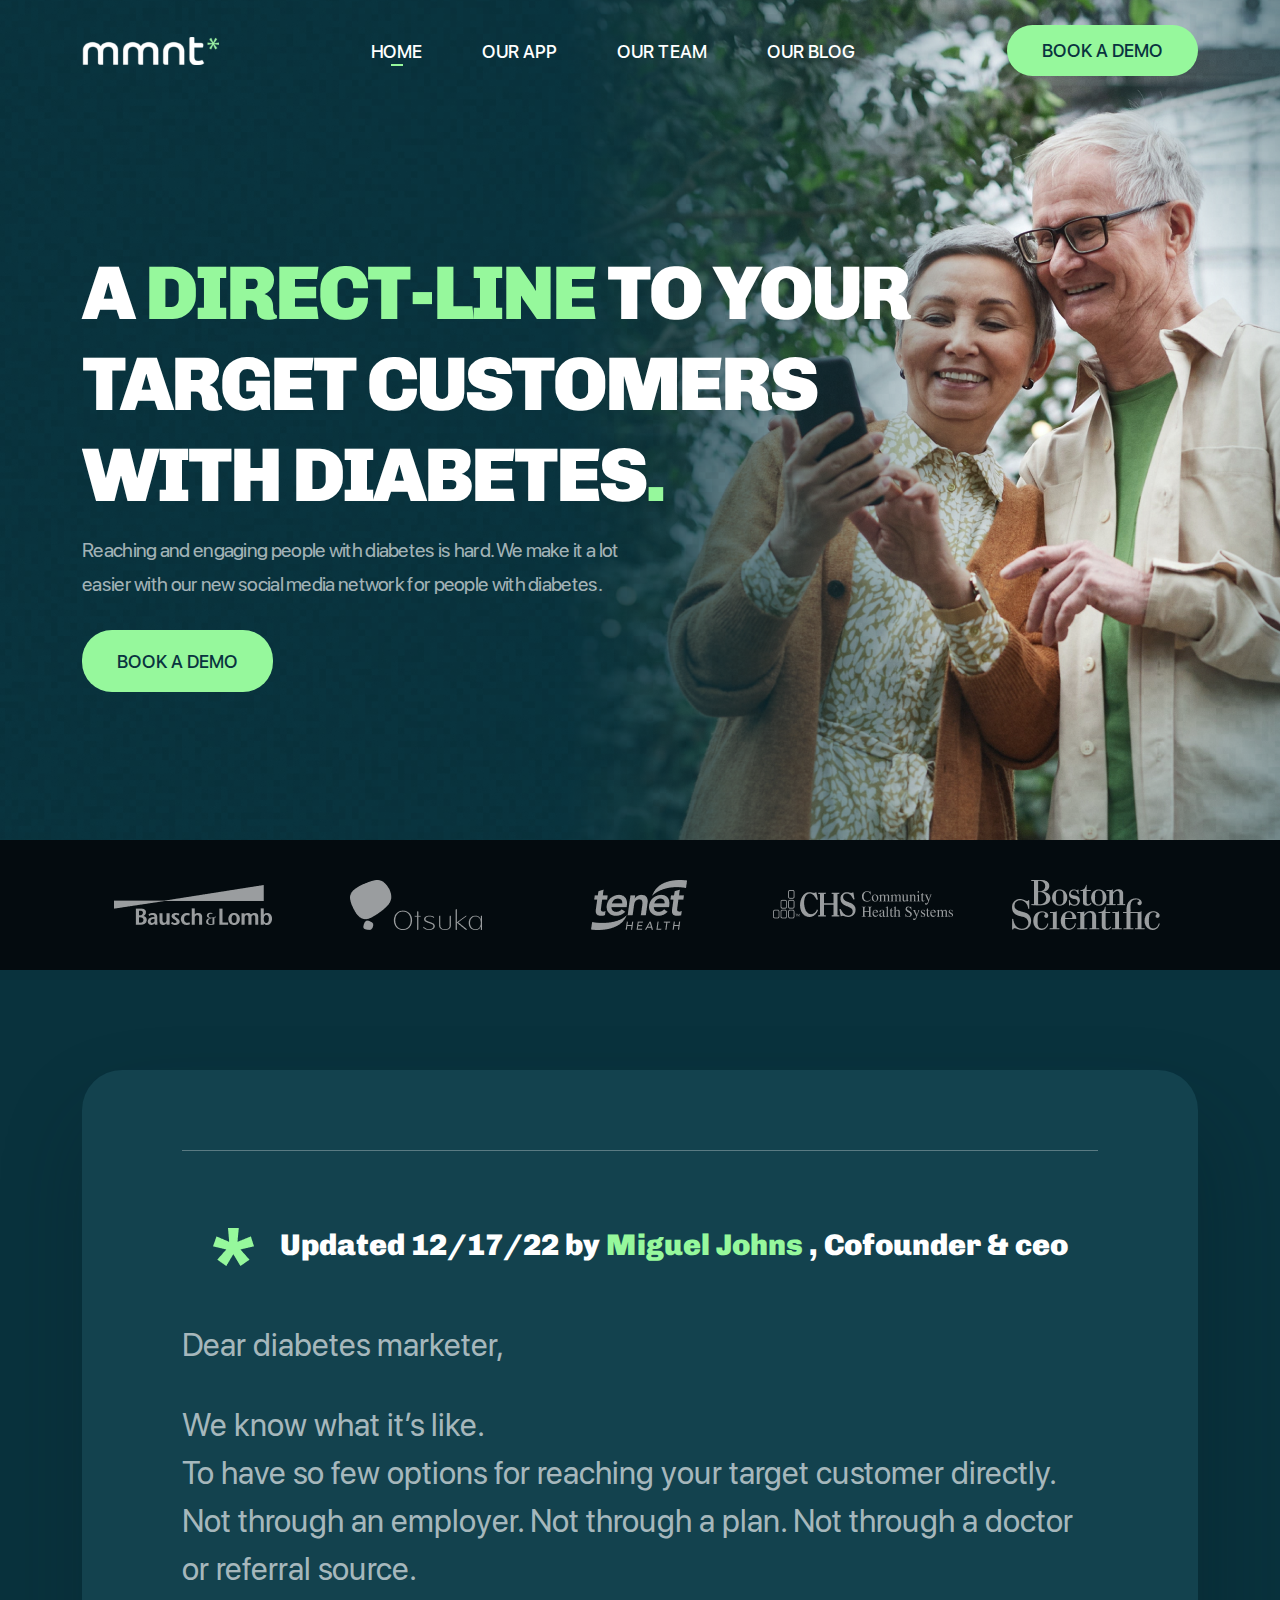
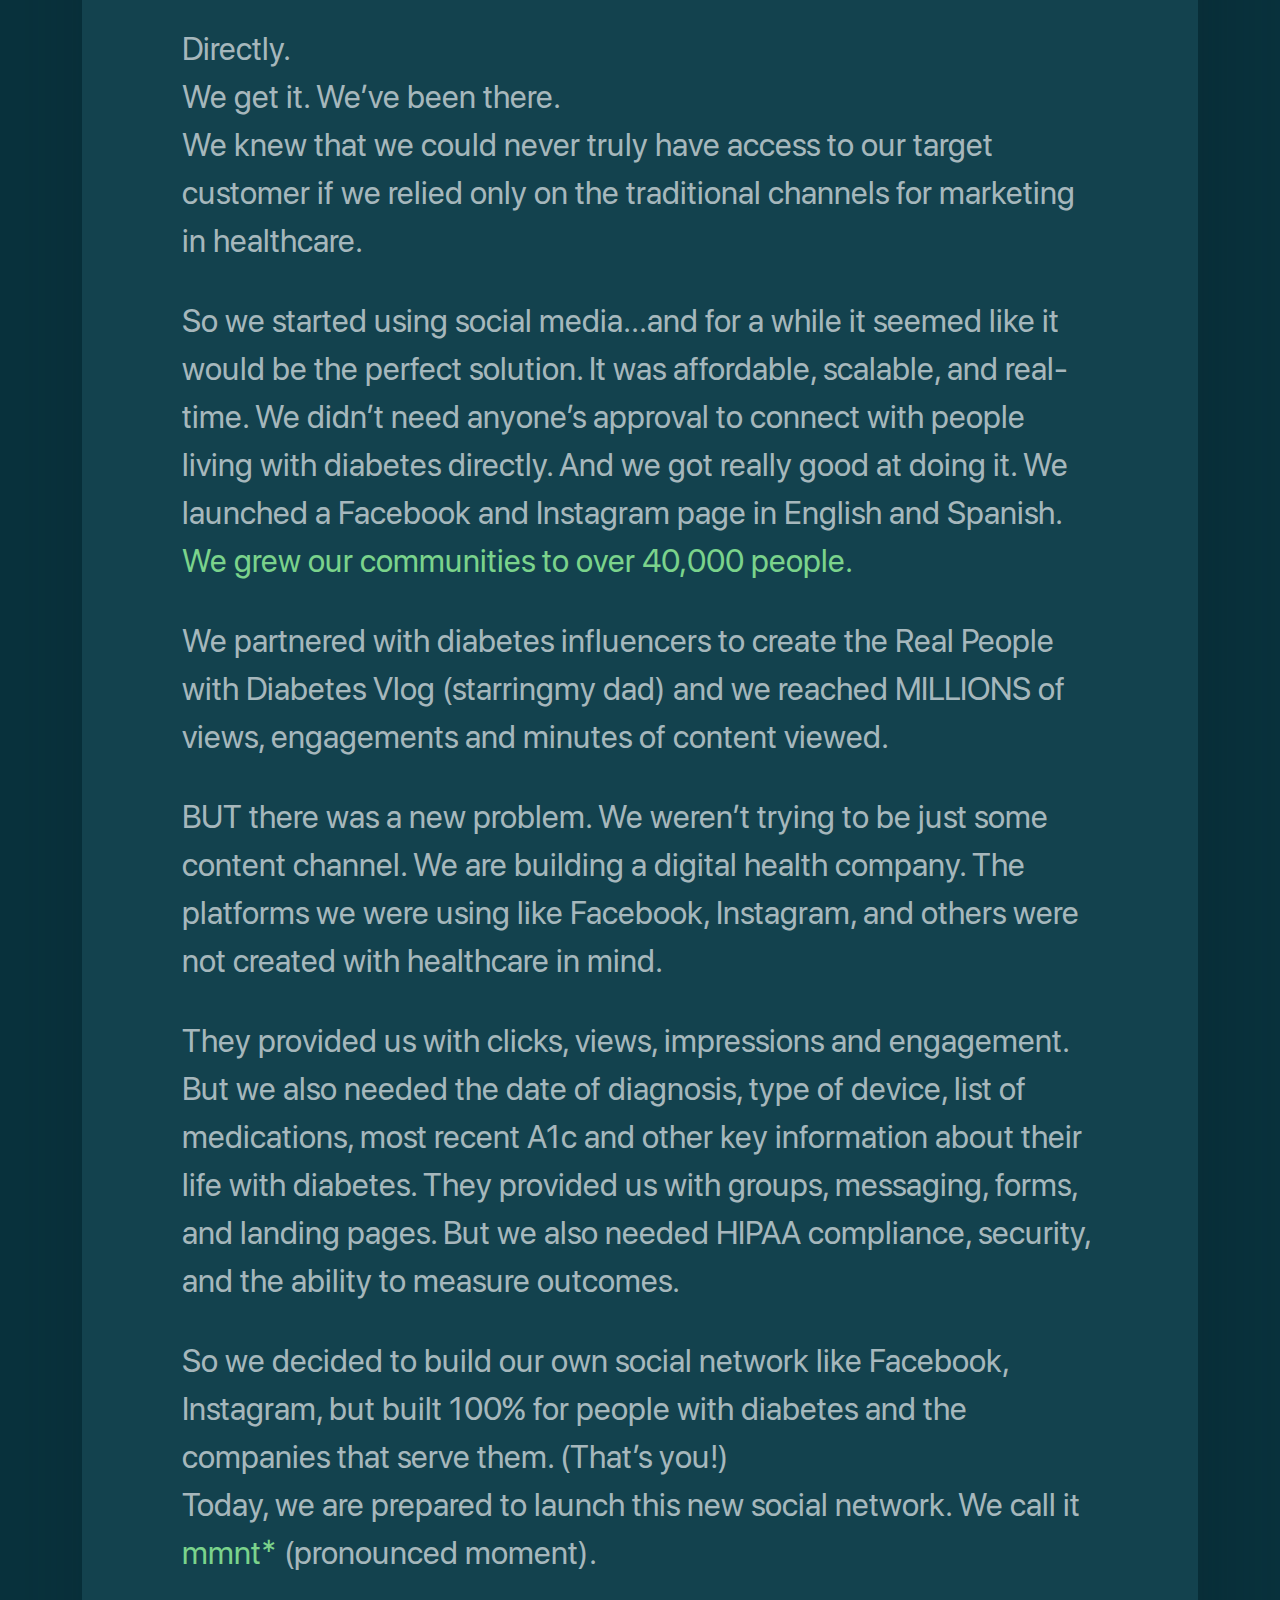
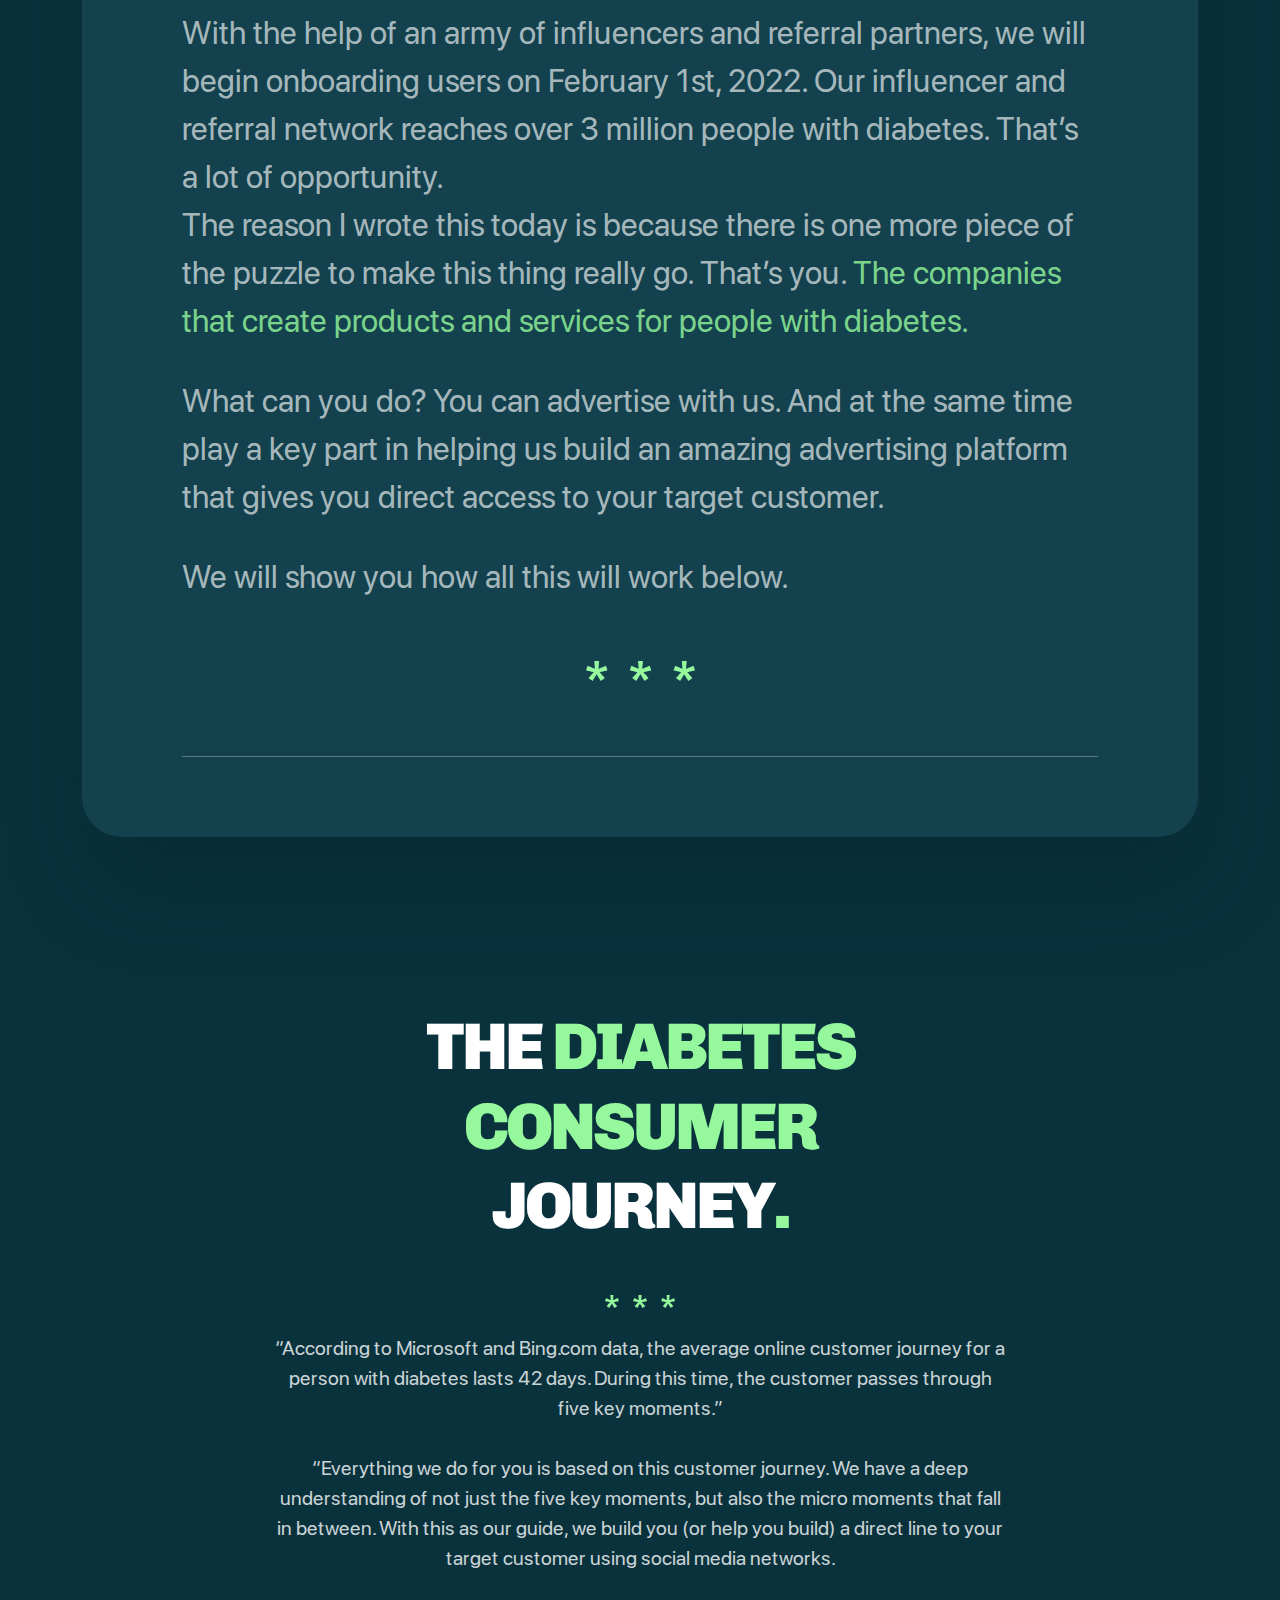
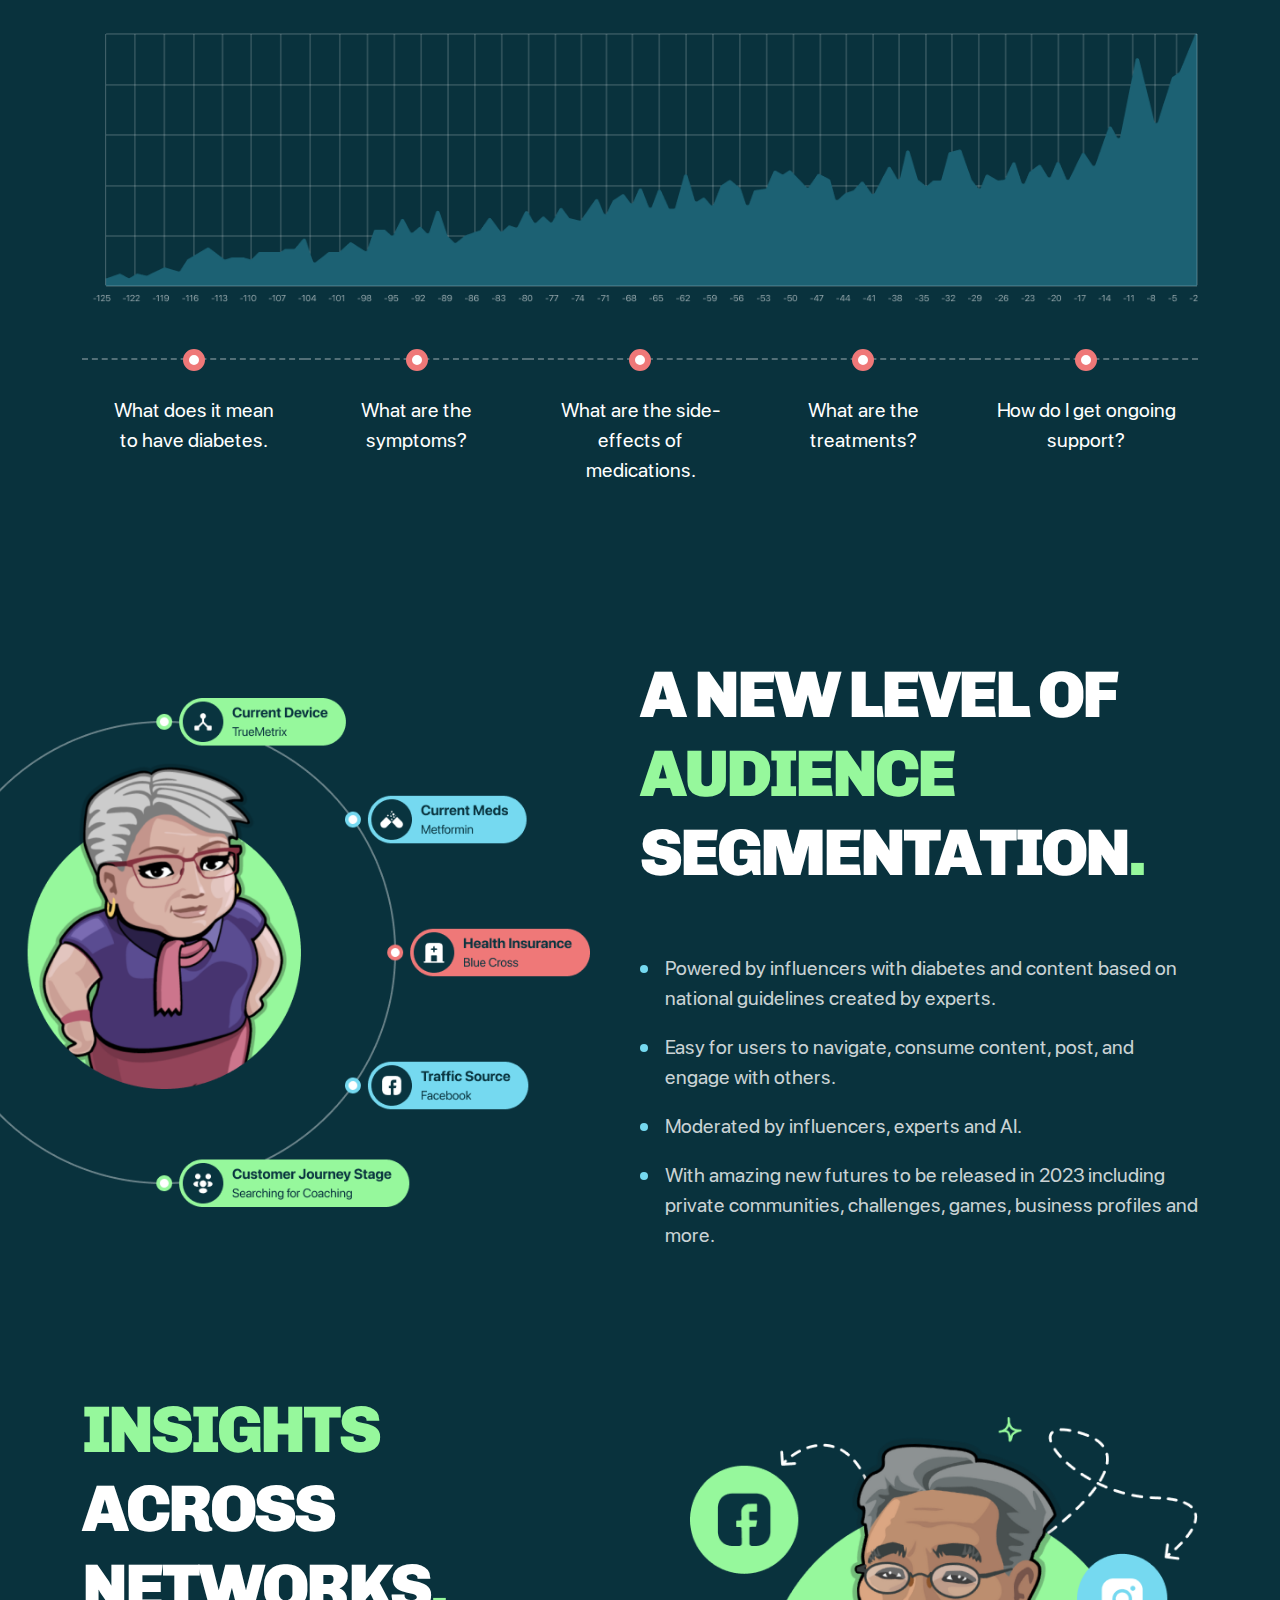
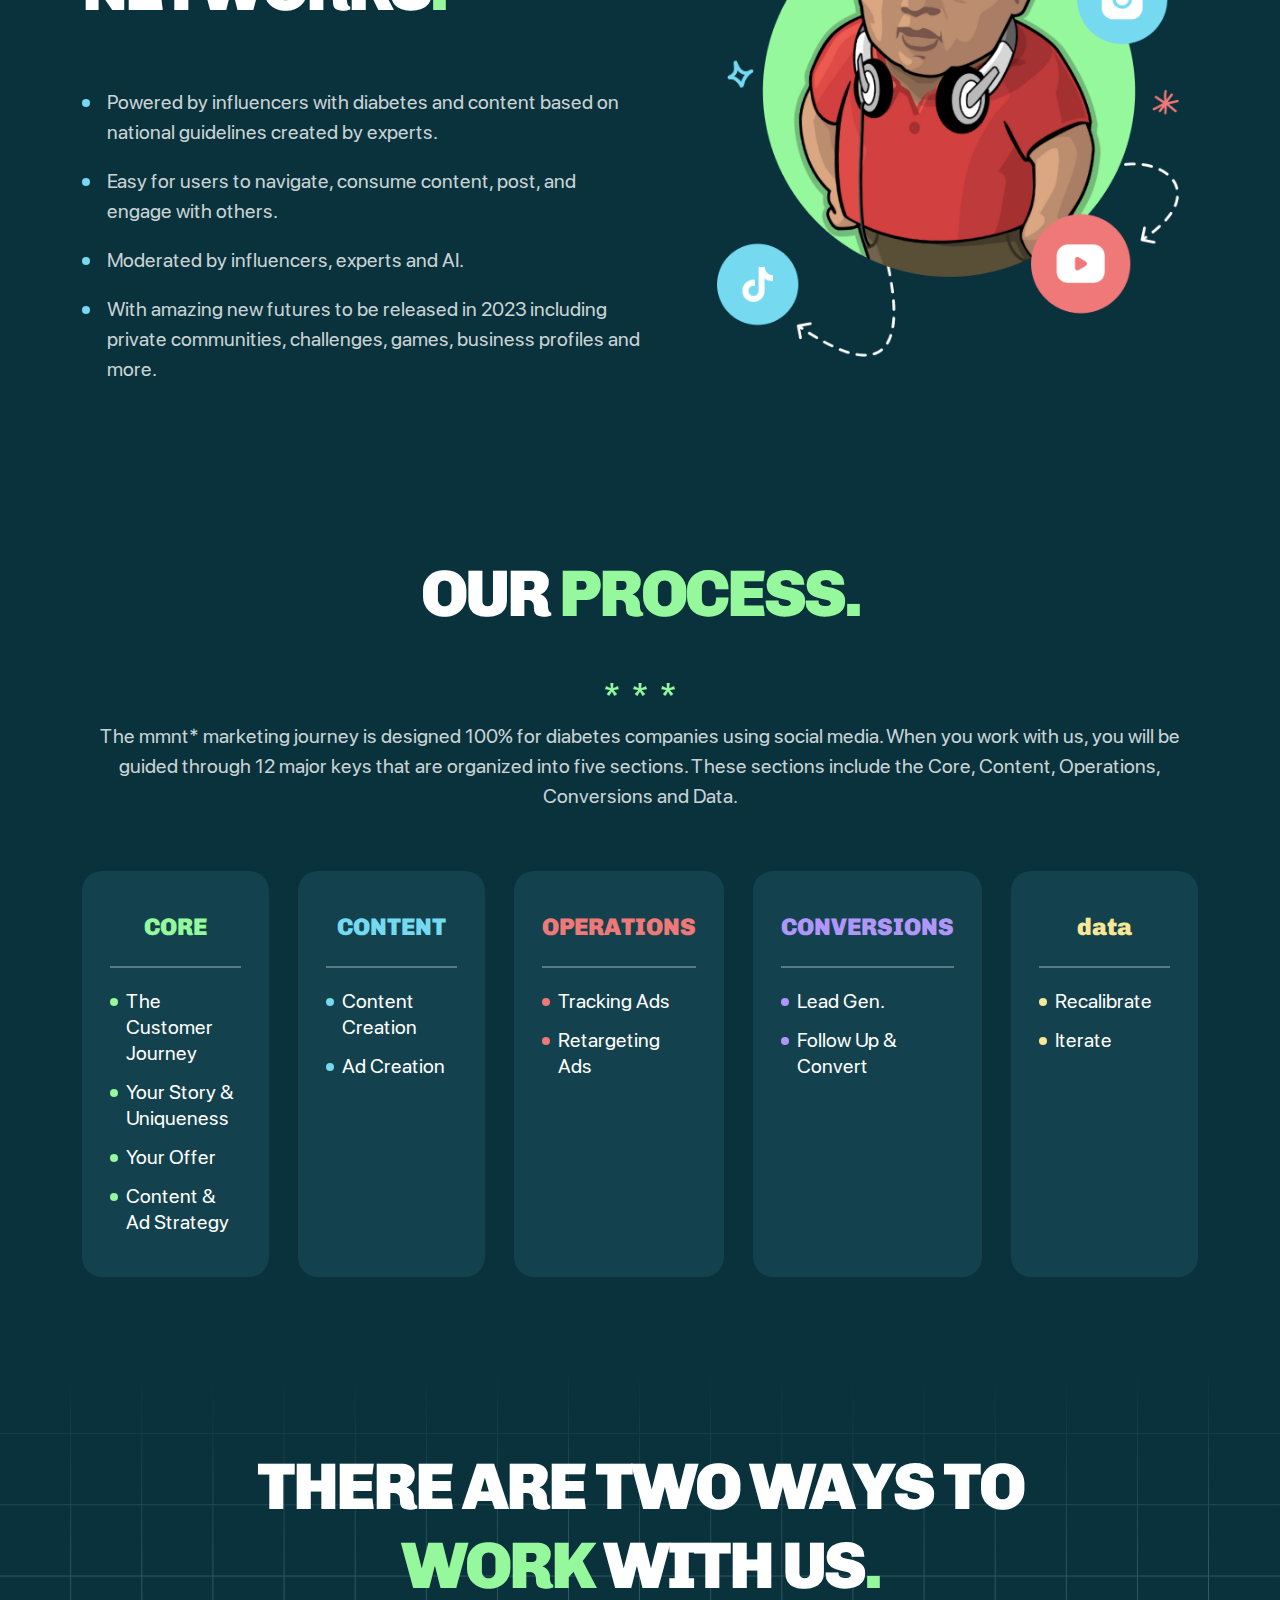
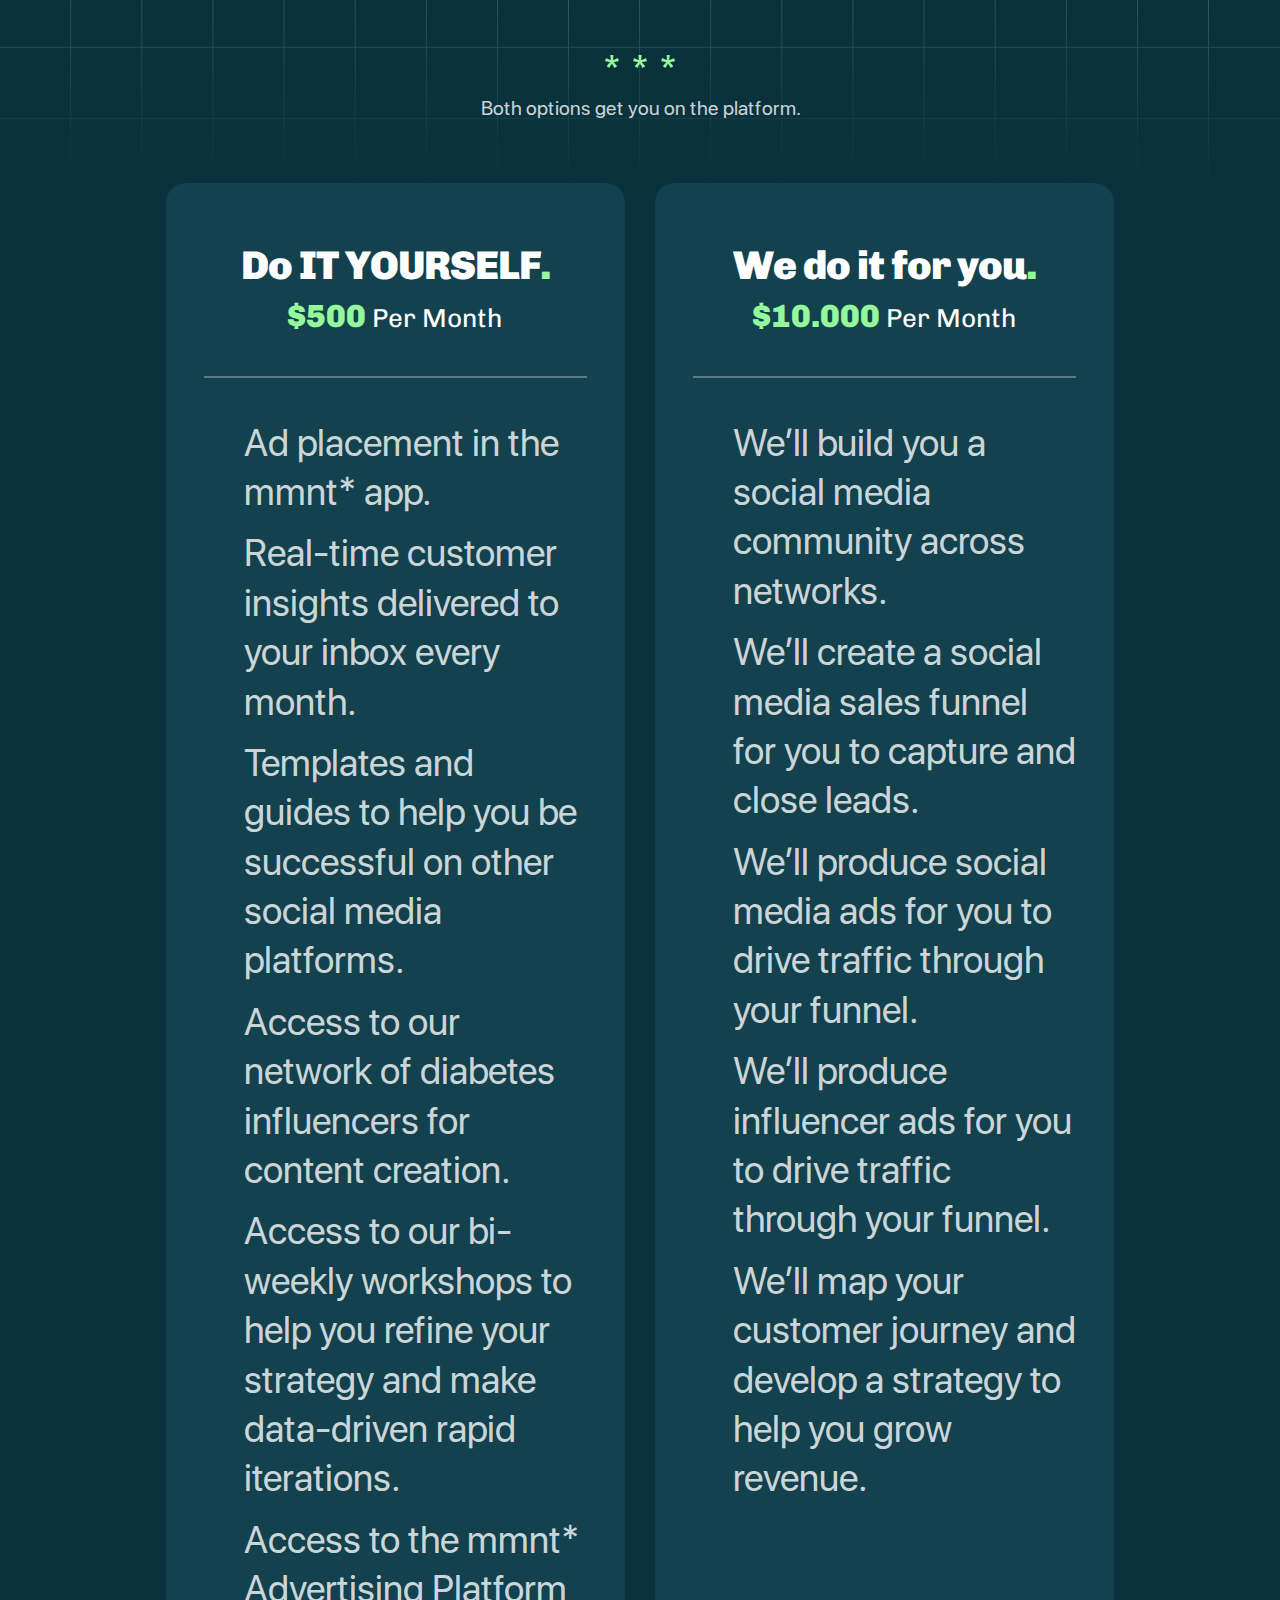
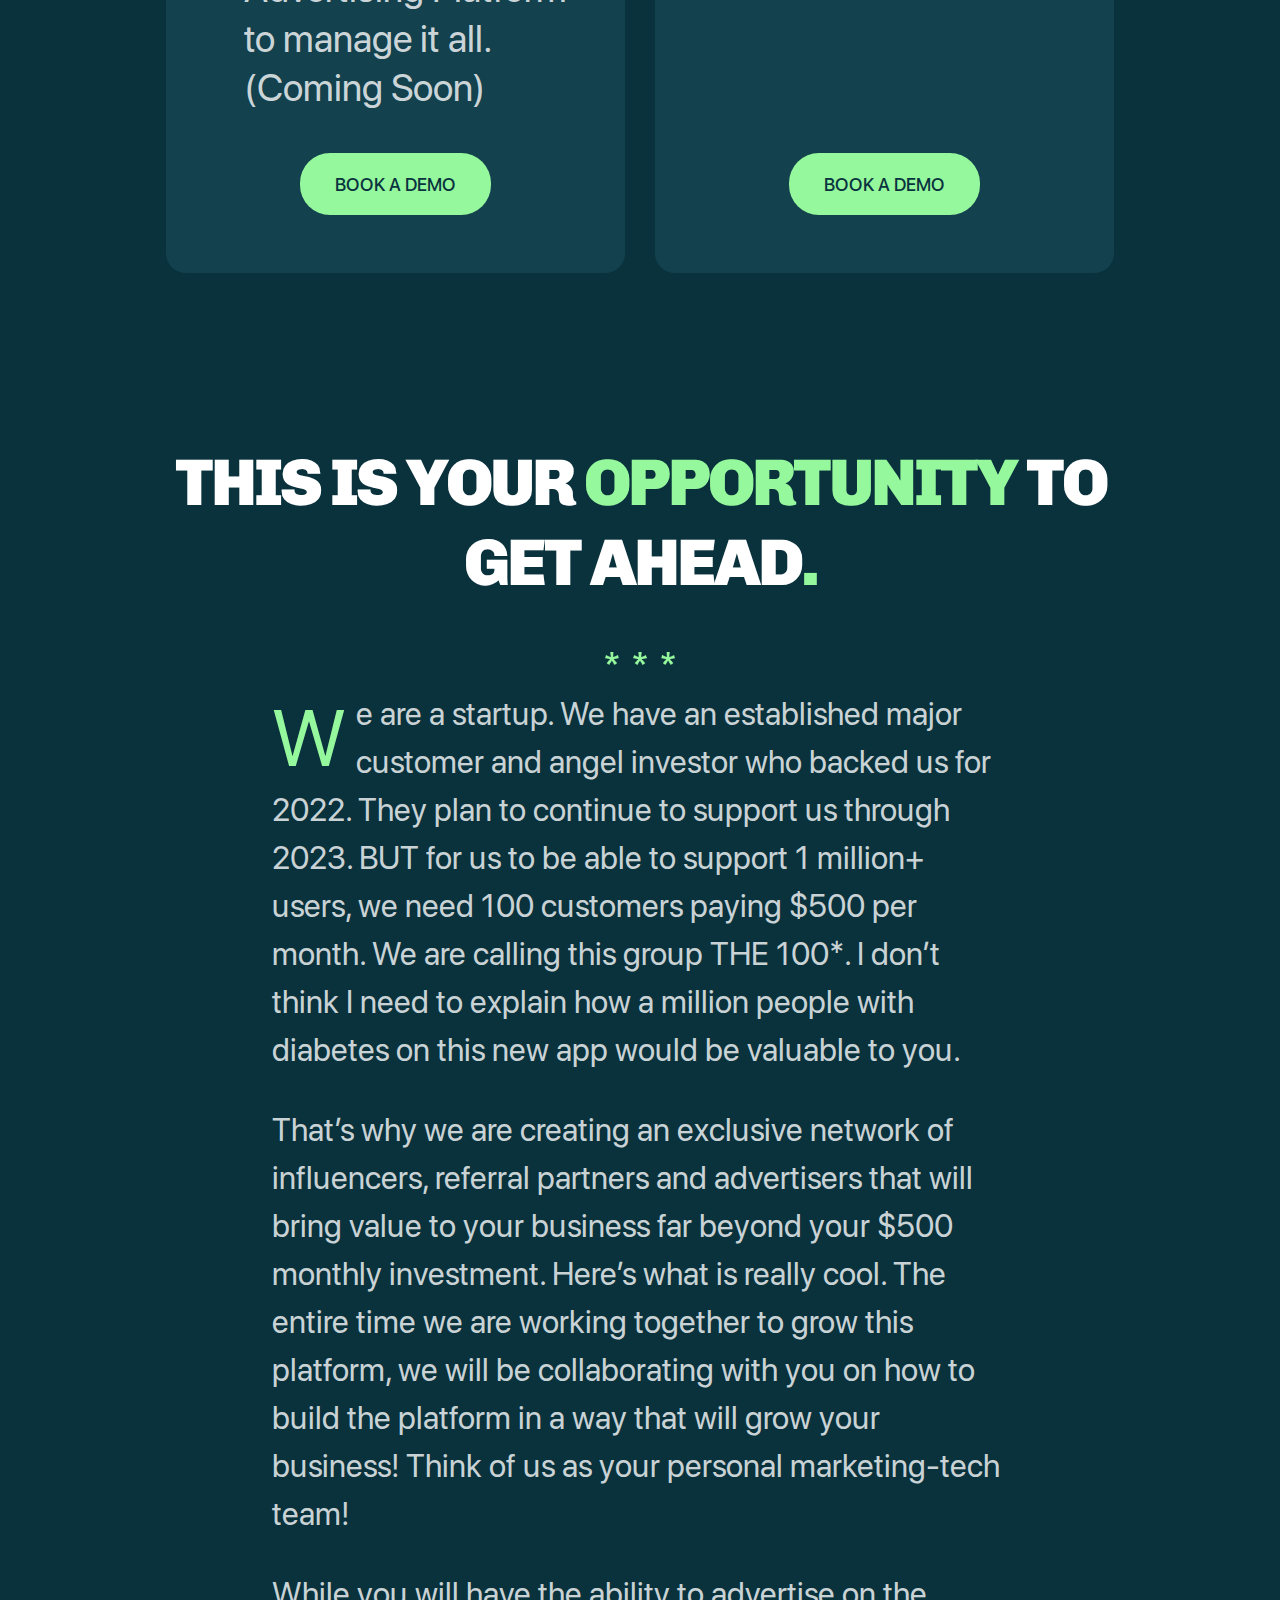
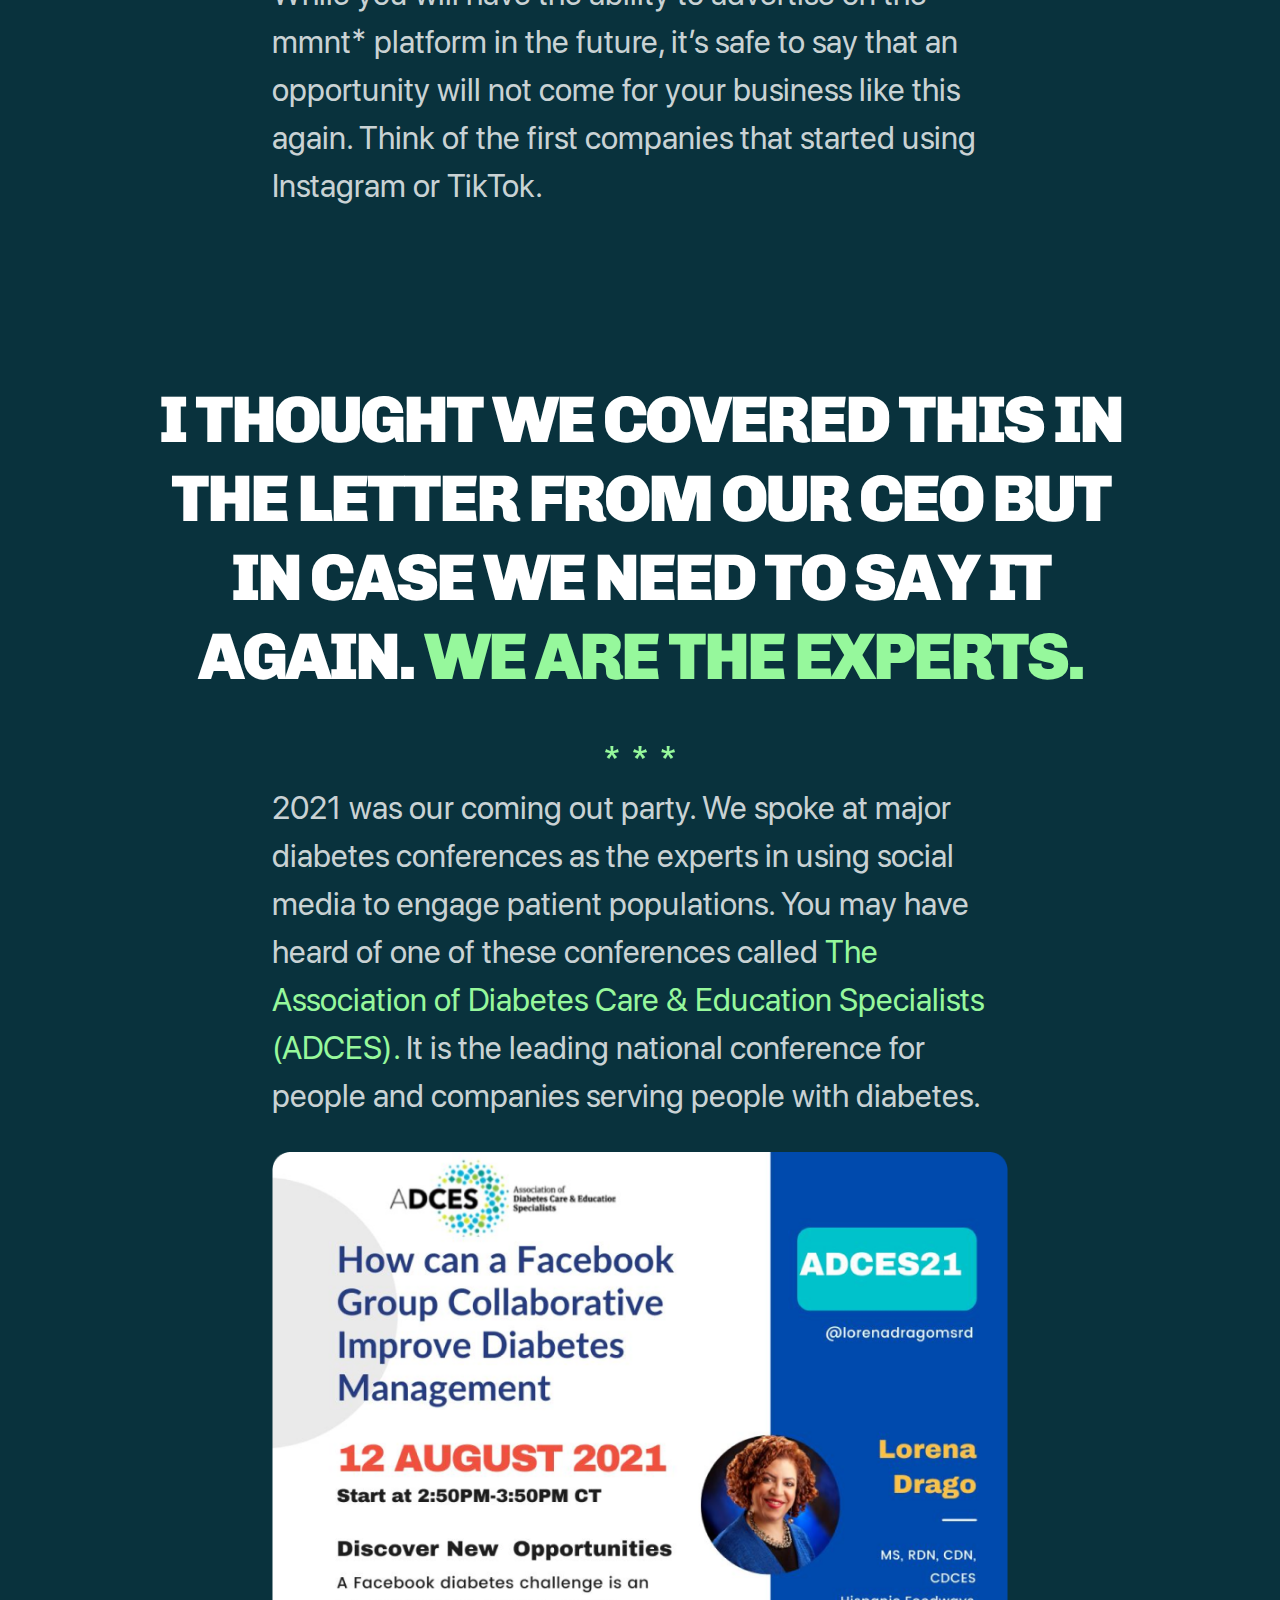
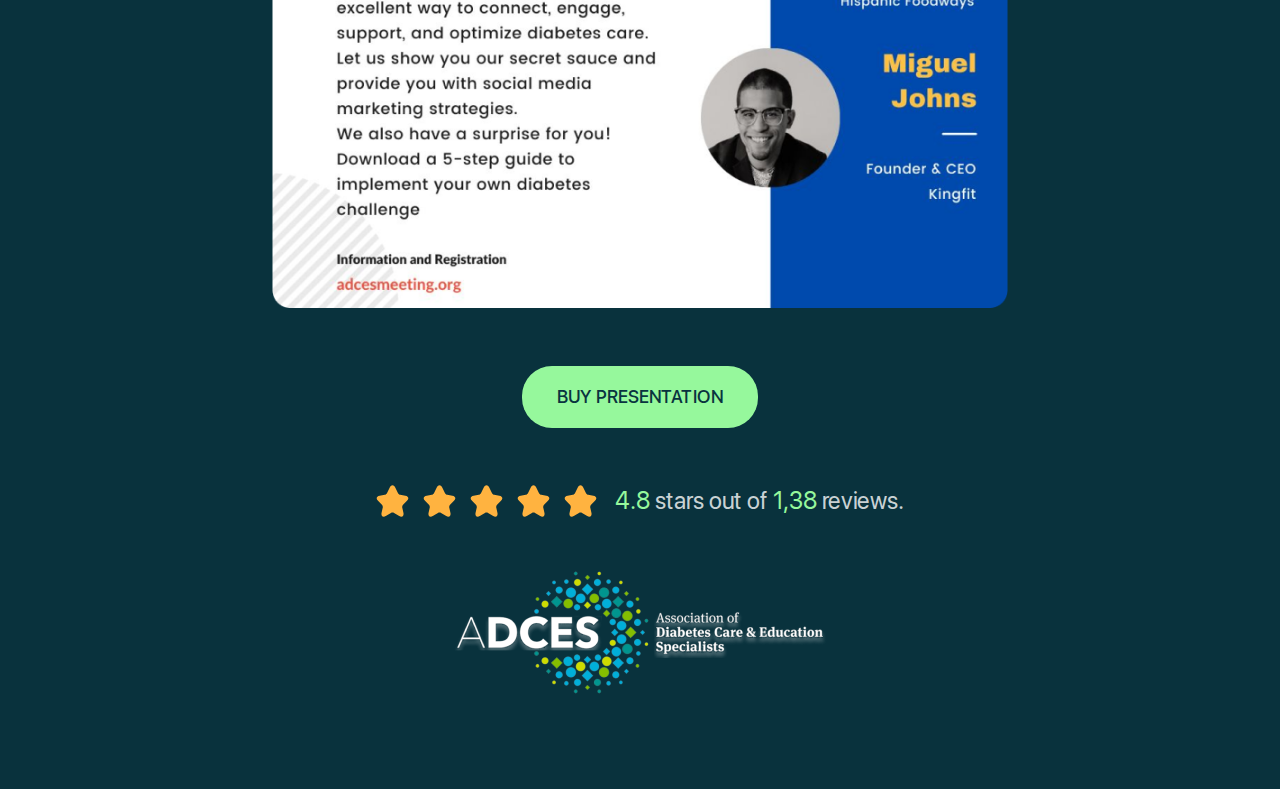
==== index.html @ 9b01e7c8 "a" ====
<!DOCTYPE html>
<html lang="en">
  <head>
    <meta charset="utf-8" />
    <title>MMNT</title>
    <meta
      name="viewport"
      content="width=device-width, initial-scale=1, shrink-to-fit=no"
    />
    <meta name="description" content="Site description will be here" />
    <link rel="stylesheet" type="text/css" href="css/bootstrap.min.css" />
    <link rel="stylesheet" type="text/css" href="css/owl.carousel.min.css" />
    <link
      href="https://kit-pro.fontawesome.com/releases/v5.15.2/css/pro.min.css"
      rel="stylesheet"
    />
    <link rel="stylesheet" href="css/default-edit.css" />
    <link rel="stylesheet" type="text/css" href="style.css" />
    <link rel="stylesheet" type="text/css" href="css/responsive.css" />
    <!--End ALL STYLESHEET -->
  </head>

  <body>
    <!-- preloader -->
    <div id="preloader"></div>
    <!-- preloader-end -->
    <!-- main-wrap -->
    <div class="main-wrap">
      <!-- offcanvas-start -->
      <div class="offcanvas-menu">
        <ul class="offmenu" id="menuParent">
          <a href="#" class="offcanvas-close"><i class="fa fa-times"></i></a>
          <li class="active"><a href="#">HOME</a></li>
          <li><a href="#">ABOUT US</a></li>
          <li class="dropdown">
            <a href="#" data-bs-toggle="collapse" data-bs-target="#drop-menu1"
              >OUR HORSES</a
            >
            <div
              class="dropdown-menu-custom collapse"
              id="drop-menu1"
              data-bs-parent="#menuParent"
            >
              <ul>
                <li><a href="#">YEARLINGS</a></li>
                <li><a href="#">2 YEAR OLDS</a></li>
                <li><a href="#">3 YEAR OLD PLUS</a></li>
              </ul>
            </div>
          </li>
          <li><a href="#">LATEST NEWS</a></li>
          <li><a href="#">CONTACT & FIND US</a></li>
        </ul>
      </div>
      <div class="offcanvas-overlay"></div>
      <!-- offcanvas-start-end -->

      <!-- header-section -->
      <header class="header-section">
        <div class="header-in">
          <div class="container">
            <div class="header__inner">
              <a href="index.html" class="header__logo">
                <img src="images/logo.svg" alt="" />
              </a>

              <div class="main-menu">
                <ul>
                  <li><a class="active" href="javascript:void(0)">HOME</a></li>
                  <li><a href="#">OUR APP</a></li>
                  <li><a href="#">OUR TEAM</a></li>
                  <li><a href="blog.html">OUR BLOG</a></li>
                </ul>
              </div>

              <a href="#" class="default-button">BOOK A DEMO</a>
            </div>
          </div>
        </div>
      </header>
      <!--End header-section -->

      <!-- main -->
      <main>
        <!-- hero-section -->
        <section class="hero-section">
          <div class="hero-slider">
            <div
              class="hero-slider"
              style="
                background: url('images/heor-image.png') no-repeat center
                  center/cover;
              "
            >
              <div class="container">
                <div class="hero-slide">
                  <div class="hero__content">
                    <h1 class="h1">
                      A <span class="color-theme1">direct-line</span> to your
                      <br />
                      target customers <br />
                      with diabetes<span class="color-theme1">.</span>
                    </h1>
                    <p>
                      Reaching and engaging people with diabetes is hard. We
                      make it a lot <br />
                      easier with our new social media network for people with
                      diabetes.
                    </p>
                    <a href="#" class="bottom-button default-button"
                      >BOOK A DEMO</a
                    >
                  </div>
                </div>
              </div>
            </div>
          </div>
        </section>
        <!-- hero-section end -->

        <!-- hero-brand-section -->
        <div class="hero-brand-section">
          <div class="container">
            <div class="hero-brand-section__inner">
              <div class="hero-brands__wrapper">
                <div class="hero-brand">
                  <img src="images/hero-brand-1.png" alt="" class="img" />
                </div>
                <div class="hero-brand">
                  <img src="images/hero-brand-2.png" alt="" class="img" />
                </div>
                <div class="hero-brand">
                  <img src="images/hero-brand-3.png" alt="" class="img" />
                </div>
                <div class="hero-brand">
                  <img src="images/hero-brand-4.png" alt="" class="img" />
                </div>
                <div class="hero-brand">
                  <img src="images/hero-brand-5.png" alt="" class="img" />
                </div>
              </div>
            </div>
          </div>
        </div>
        <!-- hero-brand-section-end -->

        <!-- update-section -->
        <section class="update-section">
          <div class="container">
            <div class="update-section__inner">
              <div class="update__content">
                <div class="update__content__title">
                  <h3 class="mb-0">
                    <img src="images/str.png" alt="" class="str" /> Updated
                    12/17/22 by <span class="color-theme1">Miguel Johns</span> ,
                    Cofounder & ceo
                  </h3>
                </div>
                <div class="update__content__body">
                  <p>Dear diabetes marketer,</p>
                  <p>
                    We know what it’s like. <br />
                    To have so few options for reaching your target customer
                    directly. <br />
                    Not through an employer. Not through a plan. Not through a
                    doctor or referral source.
                  </p>
                  <p>
                    Directly. <br />
                    We get it. We’ve been there. <br />
                    We knew that we could never truly have access to our target
                    customer if we relied only on the traditional channels for
                    marketing in healthcare.
                  </p>
                  <p>
                    So we started using social media...and for a while it seemed
                    like it would be the perfect solution. It was affordable,
                    scalable, and real-time. We didn’t need anyone’s approval to
                    connect with people living with diabetes directly. And we
                    got really good at doing it. We launched a Facebook and
                    Instagram page in English and Spanish.
                    <span class="color-theme1"
                      >We grew our communities to over 40,000 people.</span
                    >
                  </p>
                  <p>
                    We partnered with diabetes influencers to create the Real
                    People with Diabetes Vlog (starringmy dad) and we reached
                    MILLIONS of views, engagements and minutes of content
                    viewed.
                  </p>
                  <p>
                    BUT there was a new problem. We weren’t trying to be just
                    some content channel. We are building a digital health
                    company. The platforms we were using like Facebook,
                    Instagram, and others were not created with healthcare in
                    mind.
                  </p>
                  <p>
                    They provided us with clicks, views, impressions and
                    engagement. But we also needed the date of diagnosis, type
                    of device, list of medications, most recent A1c and other
                    key information about their life with diabetes. They
                    provided us with groups, messaging, forms, and landing
                    pages. But we also needed HIPAA compliance, security, and
                    the ability to measure outcomes.
                  </p>
                  <p>
                    So we decided to build our own social network like Facebook,
                    Instagram, but built 100% for people with diabetes and the
                    companies that serve them. (That’s you!) <br />
                    Today, we are prepared to launch this new social network. We
                    call it <span class="color-theme1">mmnt*</span> (pronounced
                    moment).
                  </p>
                  <p>
                    With the help of an army of influencers and referral
                    partners, we will begin onboarding users on February 1st,
                    2022. Our influencer and referral network reaches over 3
                    million people with diabetes. That’s a lot of opportunity.
                    <br />
                    The reason I wrote this today is because there is one more
                    piece of the puzzle to make this thing really go. That’s
                    you.
                    <span class="color-theme1"
                      >The companies that create products and services for
                      people with diabetes.</span
                    >
                  </p>
                  <p>
                    What can you do? You can advertise with us. And at the same
                    time play a key part in helping us build an amazing
                    advertising platform that gives you direct access to your
                    target customer.
                  </p>
                  <p>We will show you how all this will work below.</p>
                  <img src="images/str-3.png" alt="" class="str-3" />
                </div>
              </div>
            </div>
          </div>
        </section>
        <!-- update-section-end -->

        <!-- database-section -->
        <section class="database-section">
          <div class="container">
            <div class="database-section__inner">
              <div
                class="database-section__title sec-title cont-blk cont-blk--center"
              >
                <h2 class="h2">
                  The
                  <span class="color-theme1">diabetes consumer</span> <br />
                  journey<span class="color-theme1">.</span>
                </h2>
                <img src="images/str-3.png" alt="" class="str-3" />
                <p>
                  “According to Microsoft and Bing.com data, the average online
                  customer journey for a person with diabetes lasts 42 days.
                  During this time, the customer passes through five key
                  moments.”
                </p>
                <p>
                  “Everything we do for you is based on this customer journey.
                  We have a deep understanding of not just the five key moments,
                  but also the micro moments that fall in between. With this as
                  our guide, we build you (or help you build) a direct line to
                  your target customer using social media networks.
                </p>
              </div>

              <div class="database__graph">
                <img src="images/graph.png" alt="" class="img" />
              </div>

              <div class="database__dt">
                <div class="database__dt__single">
                  <div class="ellipse"></div>
                  <div class="tc">
                    <p>
                      What does it mean <br />
                      to have diabetes.
                    </p>
                  </div>
                </div>
                <div class="database__dt__single">
                  <div class="ellipse"></div>
                  <div class="tc">
                    <p>
                      What are the <br />
                      symptoms?
                    </p>
                  </div>
                </div>
                <div class="database__dt__single">
                  <div class="ellipse"></div>
                  <div class="tc">
                    <p>
                      What are the side- <br />
                      effects of <br />
                      medications.
                    </p>
                  </div>
                </div>
                <div class="database__dt__single">
                  <div class="ellipse"></div>
                  <div class="tc">
                    <p>
                      What are the <br />
                      treatments?
                    </p>
                  </div>
                </div>
                <div class="database__dt__single">
                  <div class="ellipse"></div>
                  <div class="tc">
                    <p>
                      How do I get ongoing <br />
                      support?
                    </p>
                  </div>
                </div>
              </div>
            </div>
          </div>
        </section>
        <!-- database-section-end -->

        <!-- prd-section -->
        <section class="prd-section">
          <div class="container">
            <div class="prd-section__inner">
              <div class="prd-row prd-row--aas">
                <div class="prd-row__image">
                  <img src="images/aas.png" alt="" class="img" />
                </div>
                <div class="prd-row__content">
                  <div class="cont-blk">
                    <div class="cont-blk__title">
                      <h2 class="h2 mb-0">
                        A new level of
                        <span class="color-theme1">audience</span>
                        segmentation<span class="color-theme1">.</span>
                      </h2>
                    </div>
                    <div class="cont-blk__body">
                      <ul class="ul-x">
                        <li>
                          Powered by influencers with diabetes and content based
                          on national guidelines created by experts.
                        </li>
                        <li>
                          Easy for users to navigate, consume content, post, and
                          engage with others.
                        </li>
                        <li>Moderated by influencers, experts and AI.</li>
                        <li>
                          With amazing new futures to be released in 2023
                          including private communities, challenges, games,
                          business profiles and more.
                        </li>
                      </ul>
                    </div>
                  </div>
                </div>
              </div>

              <div class="prd-row prd-row--ian mb-0">
                <div class="prd-row__content">
                  <div class="cont-blk">
                    <div class="cont-blk__title">
                      <h2 class="h2 mb-0">
                        <span class="color-theme1">insights</span> across
                        networks<span class="color-theme1">.</span>
                      </h2>
                    </div>
                    <div class="cont-blk__body">
                      <ul class="ul-x">
                        <li>
                          Powered by influencers with diabetes and content based
                          on national guidelines created by experts.
                        </li>
                        <li>
                          Easy for users to navigate, consume content, post, and
                          engage with others.
                        </li>
                        <li>Moderated by influencers, experts and AI.</li>
                        <li>
                          With amazing new futures to be released in 2023
                          including private communities, challenges, games,
                          business profiles and more.
                        </li>
                      </ul>
                    </div>
                  </div>
                </div>
                <div class="prd-row__image">
                  <img src="images/ian.png" alt="" class="img" />
                </div>
              </div>
            </div>
          </div>
        </section>
        <!-- prd-section-end -->

        <!-- process-section -->
        <section class="process-section">
          <div class="container">
            <div class="process-section__inner">
              <div
                class="process-section__title sec-title cont-blk cont-blk--center"
              >
                <h2 class="h2">
                  our <span class="color-theme1">process.</span>
                </h2>
                <img src="images/str-3.png" alt="* * *" class="str-3" />
                <p>
                  The mmnt* marketing journey is designed 100% for diabetes
                  companies using social media. When you work with us, you will
                  be guided through 12 major keys that are organized into five
                  sections. These sections include the Core, Content,
                  Operations, Conversions and Data.
                </p>
              </div>

              <div class="process__wrapper">
                <!-- process-single -->
                <div class="process-single process-single--green">
                  <div class="process-single__title">
                    <h3 class="mb-0">CORE</h3>
                  </div>
                  <div class="process-single__body">
                    <ul class="ps-ul">
                      <li>The Customer Journey</li>
                      <li>Your Story & Uniqueness</li>
                      <li>Your Offer</li>
                      <li>Content & Ad Strategy</li>
                    </ul>
                  </div>
                </div>
                <!-- process-single-end -->
                <!-- process-single -->
                <div class="process-single process-single--sky">
                  <div class="process-single__title">
                    <h3 class="mb-0">CONTENT</h3>
                  </div>
                  <div class="process-single__body">
                    <ul class="ps-ul">
                      <li>Content Creation</li>
                      <li>Ad Creation</li>
                    </ul>
                  </div>
                </div>
                <!-- process-single-end -->
                <!-- process-single -->
                <div class="process-single process-single--orange">
                  <div class="process-single__title">
                    <h3 class="mb-0">OPERATIONS</h3>
                  </div>
                  <div class="process-single__body">
                    <ul class="ps-ul">
                      <li>Tracking Ads</li>
                      <li>Retargeting Ads</li>
                    </ul>
                  </div>
                </div>
                <!-- process-single-end -->
                <!-- process-single -->
                <div class="process-single process-single--purple">
                  <div class="process-single__title">
                    <h3 class="mb-0">CONVERSIONS</h3>
                  </div>
                  <div class="process-single__body">
                    <ul class="ps-ul">
                      <li>Lead Gen.</li>
                      <li>Follow Up & Convert</li>
                    </ul>
                  </div>
                </div>
                <!-- process-single-end -->
                <!-- process-single -->
                <div class="process-single process-single--yellow">
                  <div class="process-single__title">
                    <h3 class="mb-0">data</h3>
                  </div>
                  <div class="process-single__body">
                    <ul class="ps-ul">
                      <li>Recalibrate</li>
                      <li>Iterate</li>
                    </ul>
                  </div>
                </div>
                <!-- process-single-end -->
              </div>
            </div>
          </div>
        </section>
        <!-- process-section-end -->

        <!-- way-section -->
        <section class="way-section">
          <img
            src="images/way-title-bg.png"
            alt=""
            class="way-section__title-bg-shape"
          />
          <div class="container">
            <div class="way-section__inner">
              <div
                class="way-section__title sec-title cont-blk cont-blk--center"
              >
                <h2 class="h2">
                  There are two ways to <br />
                  <span class="color-theme1">work</span> with us<span
                    class="color-theme1"
                    >.</span
                  >
                </h2>
                <img src="images/str-3.png" alt="" class="str-3" />
                <p>Both options get you on the platform.</p>
              </div>

              <div class="way-card__wrapper">
                <!-- way-card -->
                <div class="way-card">
                  <div class="way-card__title">
                    <h3>Do IT YOURSELF<span class="color-theme1">.</span></h3>
                    <h4><span class="big">$500</span> Per Month</h4>
                  </div>
                  <div class="way-card__body">
                    <ul class="check-ul">
                      <li>Ad placement in the mmnt* app.</li>
                      <li>
                        Real-time customer insights delivered to your inbox
                        every month.
                      </li>
                      <li>
                        Templates and guides to help you be successful on other
                        social media platforms.
                      </li>
                      <li>
                        Access to our network of diabetes influencers for
                        content creation.
                      </li>
                      <li>
                        Access to our bi-weekly workshops to help you refine
                        your strategy and make <br />
                        data-driven rapid iterations.
                      </li>
                      <li>
                        Access to the mmnt* Advertising Platform to manage it
                        all. (Coming Soon)
                      </li>
                    </ul>
                    <a href="#" class="bottom-button default-button"
                      >BOOK A DEMO</a
                    >
                  </div>
                </div>
                <!-- way-card-end -->
                <!-- way-card -->
                <div class="way-card">
                  <div class="way-card__title">
                    <h3>We do it for you<span class="color-theme1">.</span></h3>
                    <h4><span class="big">$10.000</span> Per Month</h4>
                  </div>
                  <div class="way-card__body">
                    <ul class="check-ul">
                      <li>
                        We’ll build you a social media community across
                        networks.
                      </li>
                      <li>
                        We’ll create a social media sales funnel for you to
                        capture and close leads.
                      </li>
                      <li>
                        We’ll produce social media ads for you to drive traffic
                        through your funnel.
                      </li>
                      <li>
                        We’ll produce influencer ads for you to drive traffic
                        through your funnel.
                      </li>
                      <li>
                        We’ll map your customer journey and develop a strategy
                        to help you grow revenue.
                      </li>
                    </ul>
                    <a href="#" class="bottom-button default-button"
                      >BOOK A DEMO</a
                    >
                  </div>
                </div>
                <!-- way-card-end -->
              </div>
            </div>
          </div>
        </section>
        <!-- way-section-end -->

        <!-- opp-section -->
        <section class="opp-section">
          <div class="container">
            <div class="opp-section__inner">
              <div class="opp-section__title cont-blk cont-blk--center">
                <h2 class="h2">
                  This is your <span class="color-theme1">opportunity</span> to
                  <br class="d-md-block" />
                  get ahead<span class="color-theme1">.</span>
                </h2>
                <img src="images/str-3.png" alt="" class="str-3" />
              </div>

              <div class="opp-section__content">
                <p class="bd-m">
                  <span class="drop-cap">W</span>
                  e are a startup. We have an established major customer and
                  angel investor who backed us for 2022. They plan to continue
                  to support us through 2023. BUT for us to be able to support 1
                  million+ users, we need 100 customers paying $500 per month.
                  We are calling this group THE 100*. I don’t think I need to
                  explain how a million people with diabetes on this new app
                  would be valuable to you.
                </p>
                <p class="bd-m">
                  That’s why we are creating an exclusive network of
                  influencers, referral partners and advertisers that will bring
                  value to your business far beyond your $500 monthly
                  investment. Here’s what is really cool. The entire time we are
                  working together to grow this platform, we will be
                  collaborating with you on how to build the platform in a way
                  that will grow your business! Think of us as your personal
                  marketing-tech team!
                </p>
                <p class="bd-m">
                  While you will have the ability to advertise on the mmnt*
                  platform in the future, it’s safe to say that an opportunity
                  will not come for your business like this again. Think of the
                  first companies that started using Instagram or TikTok.
                </p>
              </div>
            </div>
          </div>
        </section>
        <!-- opp-section-end -->

        <!-- collaborative-section -->
        <section class="collaborative-section">
          <div class="container">
            <div class="collaborative-section__inner">
              <div class="collaborative__title cont-blk cont-blk--center">
                <h2 class="h2">
                  I thought we covered this in <br class="d-md-block" />
                  the letter from our ceo but <br class="d-md-block" />
                  in case we need to say it <br class="d-md-block" />
                  again. <span class="color-theme1"> We are the experts.</span>
                </h2>
                <img src="images/str-3.png" alt="" class="str-3" />
              </div>

              <div class="collaborative-section__content">
                <p class="bd-m">
                  2021 was our coming out party. We spoke at major diabetes
                  conferences as the experts in using social media to engage
                  patient populations. You may have heard of one of these
                  conferences called
                  <span class="color-theme1"
                    >The Association of Diabetes Care & Education Specialists
                    (ADCES).</span
                  >
                  It is the leading national conference for people and companies
                  serving people with diabetes.
                </p>
                <div class="collaborative__image">
                  <img src="images/collaborative-card.png" alt="" class="img" />
                </div>
                <a href="#" class="button bottom-button default-button"
                  >BUY PRESENTATION</a
                >
                <div class="rating">
                  <ul>
                    <li><img src="images/star.svg" alt="" /></li>
                    <li><img src="images/star.svg" alt="" /></li>
                    <li><img src="images/star.svg" alt="" /></li>
                    <li><img src="images/star.svg" alt="" /></li>
                    <li><img src="images/star.svg" alt="" /></li>
                  </ul>
                  <p>
                    <span class="color-theme1">4.8</span> stars out of
                    <span class="color-theme1">1,38</span> reviews.
                  </p>
                </div>
                <img src="images/adces.png" alt="" class="adces-logo" />
              </div>
            </div>
          </div>
        </section>
        <!-- collaborative-section-end -->
      </main>
      <!-- main end -->

      <!-- footer-section -->
      <footer class="footer-section"></footer>
      <!--End footer-section -->
    </div>
    <!-- main-wrap -->

    <!-- js -->
    <script src="js/jquery-3.6.0.min.js"></script>
    <script src="js/bootstrap.bundle.min.js"></script>
    <script src="js/jquery.scrollUp.min.js"></script>
    <script src="js/owl.carousel.min.js"></script>
    <script src="js/main.js"></script>
    <!-- End All Js -->
  </body>
</html>
---- css/default-edit.css ----
/* ---buttons--- */
.default-button {
    min-height: 62px;
    padding: 10px 35px;
    font-size: 18px;
    font-weight: 500;
    font-family: var(--sf-pro-display);
    display: inline-flex;
    align-items: center;
    justify-content: center;
    text-align: center;
    color: #09343F;
    background: var(--theme__color1);
    border-radius: 30px;
    transition: 0.3s;
}
.default-button:hover {
    color: #09343F;   
    background: #6bf174; 
}
/* ---buttons---end */

/* small-tools */
.underline {
    text-decoration: underline !important;
}
.h-initial {
    height: initial !important;
}
.space-nowrap {
    white-space: nowrap;
}
.hidden-scroll {
    overflow-y: auto !important;
    -ms-overflow-style: none !important;  /* IE and Edge */
    scrollbar-width: none !important;  /* Firefox */
}
.hidden-scroll::-webkit-scrollbar {
    display: none !important;
}
.pseudo-before-none::before {
    display: none !important;
}
.pseudo-after-none::after {
    display: none !important;
}
.pseudo-none::before,
.pseudo-none::after {
    display: none !important;
}



.flip {
    transform: rotateY(180deg);
}
.flip-x {
    transform: rotateX(180deg);
}
.rotate1_8 {
    transform: rotate(45deg) !important;
}
.rotate2_8 {
    transform: rotate(90deg) !important;
}
.rotate3_8 {
    transform: rotate(135deg) !important;
}
.rotate4_8 {
    transform: rotate(180deg) !important;
}
.rotate5_8 {
    transform: rotate(225deg) !important;
}
.rotate6_8 {
    transform: rotate(270deg) !important;
}
.rotate7_8 {
    transform: rotate(315deg) !important;
}
.rotate8_8 {
    transform: rotate(360deg) !important;
}


/* bg */
.bg-theme1 {
    background: var(--theme__color1) !important;
}
.bg-theme2 {
    background: var(--theme__color2) !important;
}
.bg-theme3 {
    background: var(--theme__color3) !important;
}
.bg-theme4 {
    background: var(--theme__color4) !important;
}

/* hover--bg */
.hover-bg-theme1:hover {
    background: var(--theme__color1) !important;
}
.hover-bg-theme2:hover {
    background: var(--theme__color2) !important;
}
.hover-bg-theme3:hover {
    background: var(--theme__color3) !important;
}
.hover-bg-theme4:hover {
    background: var(--theme__color4) !important;
}


/* fonts */
.font1 {
    font-family: var(--font1);
}
.font2 {
    font-family: var(--font2);
}
.font3 {
    font-family: var(--font3);
}
.font4 {
    font-family: var(--font4);
}


/* text-color */
.color-white {
    color: #fff !important;
}
.color-text {
    color: var(--text__color1) !important;
}
.color-theme1 {
    color: var(--theme__color1) !important;
}
.color-theme2 {
    color: var(--theme__color2) !important;
}
.color-theme3 {
    color: var(--theme__color3) !important;
}
.color-theme4 {
    color: var(--theme__color4) !important;
}


/* text-align */
.text-left {
    text-align: left !important;
}
.text-right {
    text-align: right !important;
}
.text-center {
    text-align: center !important;
}
.text-justified {
    text-align: justify !important;
}


/* font-weights */
.fw-300 {
    font-weight: 300 !important;
}
.fw-400 {
    font-weight: 400 !important;
}
.fw-500 {
    font-weight: 500 !important;
}
.fw-600{
    font-weight: 600!important;
}
.fw-700 {
    font-weight: 700 !important;
}
.fw-800{
    font-weight: 800!important;
}



/* nice-select-edit */
.nice-select {
    height: initial;
    min-height: initial;
    line-height: 1;
    padding: 0 20px 0 0;
    float: none;
    display: inline-block;
    border: none;
}
.nice-select:after {
    margin-top: -2px;
}
.nice-select .list .option,
.nice-select.open .list .option {
    font-size: 16px;
    line-height: initial;
    min-height: initial;
    padding: 13px 15px;
    min-width: 50px;
}
.nice-select .option.selected {
    font-weight: inherit;
}
.nice-select .list {
    border-radius: 2px;
    min-width: 100%;
}

@media (max-width: 767px) {
    .nice-select .list .option,
    .nice-select.open .list .option {
        font-size: 16px;
        line-height: initial;
        min-height: initial;
        padding: 8px 12px;
        min-width: 50px;
    } 
}





/* important */
#scrollUp {
    background-image: url("../images/base/top.png");
    bottom: 20px;
    right: 20px;
    width: 38px;    /* Width of image */
    height: 38px;   /* Height of image */
    color: transparent;
}
---- style.css ----
/*-----------------------------------=========Main-Style-Sheet=========----------------------------------------*/


@import url('https://fonts.googleapis.com/css2?family=Chivo:wght@300;400;500;600;700;800&display=swap');
@font-face {
  font-family: 'SF Pro Display';
  src: url('webfonts/SFProDisplay-BlackItalic.woff') format('woff'),
      url('webfonts/SFProDisplay-BlackItalic.ttf') format('truetype');
  font-weight: 900;
  font-style: italic;
  font-display: swap;
}

@font-face {
  font-family: 'SF Pro Display';
  src: url('webfonts/SFProDisplay-UltralightItalic.woff') format('woff'),
      url('webfonts/SFProDisplay-UltralightItalic.ttf') format('truetype');
  font-weight: 200;
  font-style: italic;
  font-display: swap;
}

@font-face {
  font-family: 'SF Pro Display';
  src: url('webfonts/SFProDisplay-ThinItalic.woff') format('woff'),
      url('webfonts/SFProDisplay-ThinItalic.ttf') format('truetype');
  font-weight: 100;
  font-style: italic;
  font-display: swap;
}

@font-face {
  font-family: 'SF Pro Display';
  src: url('webfonts/SFProDisplay-HeavyItalic.woff') format('woff'),
      url('webfonts/SFProDisplay-HeavyItalic.ttf') format('truetype');
  font-weight: 900;
  font-style: italic;
  font-display: swap;
}

@font-face {
  font-family: 'SF Pro Display';
  src: url('webfonts/SFProDisplay-LightItalic.woff') format('woff'),
      url('webfonts/SFProDisplay-LightItalic.ttf') format('truetype');
  font-weight: 200;
  font-style: italic;
  font-display: swap;
}

@font-face {
  font-family: 'SF Pro Display';
  src: url('webfonts/SFProDisplay-Bold.woff') format('woff'),
      url('webfonts/SFProDisplay-Bold.ttf') format('truetype');
  font-weight: bold;
  font-style: normal;
  font-display: swap;
}

@font-face {
  font-family: 'SF Pro Display';
  src: url('webfonts/SFProDisplay-Regular.woff') format('woff'),
      url('webfonts/SFProDisplay-Regular.ttf') format('truetype');
  font-weight: normal;
  font-style: normal;
  font-display: swap;
}

@font-face {
  font-family: 'SF Pro Display';
  src: url('webfonts/SFProDisplay-SemiboldItalic.woff') format('woff'),
      url('webfonts/SFProDisplay-SemiboldItalic.ttf') format('truetype');
  font-weight: 600;
  font-style: italic;
  font-display: swap;
}

@font-face {
  font-family: 'SF Pro Display';
  src: url('webfonts/SFProDisplay-Medium.woff') format('woff'),
      url('webfonts/SFProDisplay-Medium.ttf') format('truetype');
  font-weight: 500;
  font-style: normal;
  font-display: swap;
}


:root {
  --theme__color1: #96F89C;
  --theme__color2: #09323D;
  --chivo: 'Chivo', sans-serif;
  --sf-pro-display: 'SF Pro Display';
}
*,::before,::after {
  box-sizing: border-box;
}
body {
  font-size: 20px;
  line-height: 1.5;
  background-color: #09323D;
  color: #fff;
  overflow-x: hidden;
  word-wrap: break-word;
  word-break: normal;
  font-weight: 400;
  -webkit-font-smoothing: antialiased;
  font-family: var(--sf-pro-display);
}
a, a:active, a:focus, a:active, a:hover {
  text-decoration:none !important;
  color: inherit;
}
input{
  -ms-box-sizing: border-box;
  box-sizing: border-box;
}
a:hover,
a:focus,
input:focus,
input:hover,
select:focus,
select:hover,
select:active,
textarea:focus,
textarea:hover,
button:focus {
  outline: none;
}
::placeholder {
  opacity: 1;
}
:focus::placeholder {
  opacity: 0;
}
table {
  border-collapse: separate;
  border-spacing: 0;
  table-layout: fixed; /* Prevents HTML tables from becoming too wide */
  width: 100%;
}
img {
  -ms-interpolation-mode: bicubic;
  border: 0;
  height: auto;
  max-width: 100%;
  vertical-align: middle;
}
iframe {
  width: 100%;
}
h1, h2, h3, h4, h5, h6,
.h1, .h2, .h3, .h4, .h5, .h6{
  font-weight: 700;
  font-family: var(--chivo);
}
ul{
    margin: 0;
    padding: 0;
    list-style: none;
}
p{
  margin-bottom: 15px;
  color: rgba(255, 255, 255, 0.8);
}
p:last-child{
  margin: 0;
}
.main-wrap {
  width: 100%;
  overflow: hidden;
}
@media (max-width: 1399px) and (min-width: 1200px) {
  .container {
    max-width: 1140px;
  }
}
@media (min-width: 1400px) {
  .container {
    max-width: 1265px;
  }
}




/* header */
.header-section {
  position: absolute;
  top: 0;
  left: 0;
  width: 100%;
  z-index: 100;
}
.header-in {
  padding: 25px 0;
}
.header__inner {
    display: flex;
    align-items: center;
    justify-content: space-between;
}
.header__logo {
  width: 137px;
  display: flex;
  align-items: center;
}
.header__logo img {

}

.main-menu {

}
.main-menu > ul {
  gap: 60px;
  display: flex;
  align-items: center;
}
.main-menu > ul > li {

}
.main-menu > ul > li > a {
  padding: 4px 0;
  font-size: 18px;
  font-weight: 500;
  transition: 0.3s;
  font-family: var(--sf-pro-display);
  position: relative;
}
.main-menu > ul > li > a.active {

}
.main-menu > ul > li > a:hover {
  color: var(--theme__color1);
}
.main-menu > ul > li > a::after {
  content: '';
  height: 2px;
  width: 0px;
  background: var(--theme__color1);
  display: block;
  position: absolute;
  bottom: 0;
  left: 50%;
  transform: translate(-50%,0);
  transition: 0.3s;
}
.main-menu > ul > li > a.active::after {
  width: 12px;
}
.main-menu > ul > li > a:hover::after {
  width: 100%;
}

.header__inner .default-button {
  min-height: 51px;
}
/* header-end */



/* ---offcanvas-css--- */
.offcanvas-open {
  font-size: 22px;
  transition: 0.3s;
}
.offcanvas-open:hover {
  color: #97A3AE;
}
.offcanvas-close {
  color: var(--theme__color1);
  position: absolute;
  transition: 0.3s;
  right: 25px;
  top: 25px;
}
.offcanvas-close:hover {
  color: #97A3AE;
}
.offcanvas-menu {
  position: fixed;
  height: 100%;
  width: 100%;
  top: 0;
  left: 0;
  z-index: 1000;
  transform: translateX(-105%);
  transition: 0.3s;
}
.offcanvas-menu.active {
  transform: translate(0);
}
.offcanvas-menu .offmenu {
  max-width: 250px;
  min-width: 200px;
  z-index: 5;
  position: relative;
  background: #d5dce2;
  height: 100%;
  padding: 50px 20px 40px;
  overflow: auto;
  -ms-overflow-style: none;  /* IE and Edge */
  scrollbar-width: none;  /* Firefox */
}
.offcanvas-menu .offmenu :-webkit-scrollbar {
  display: none;
}
.offcanvas-menu ul li a {
  display: block;
  text-align: center;
  font-size: 16px;
  color: var(--theme__color1);
  padding: 10px;
}
.dropdown-menu-custom ul {
  background: #fff;
  padding: 20px 0;
}
.dropdown-menu-custom ul li a {
  color: #97A3AE;
}
.offcanvas-overlay {
  position: fixed;
  top: 0;
  left: 0;
  height: 100%;
  width: 100%;
  background: rgba(0, 0, 0, 0.178);
  z-index: 2;
  transform: 0;
  z-index: 900;
  opacity: 0;
  visibility: hidden;
  transition: 0.3s;
}
.offcanvas-overlay.active {
  opacity: 1;
  visibility: visible;
}
/* ---offcanvas-css-end---*/

/* --preloader-- */
#preloader {
  position: fixed;
  top: 0;
  left: 0;
  right: 0;
  bottom: 0;
  z-index: 9999;
  overflow: hidden;
  background: var(--theme__color2);
}
#preloader:before {
  content: "";
  position: fixed;
  top: calc(50% - 30px);
  left: calc(50% - 30px);
  border: 6px solid var(--theme__color1);
  border-top-color: #e2eefd;
  border-radius: 50%;
  width: 60px;
  height: 60px;
  -webkit-animation: animate-preloader 1s linear infinite;
  animation: animate-preloader 1s linear infinite;
}
@-webkit-keyframes animate-preloader {
  0% {
      transform: rotate(0deg);
  }
  100% {
      transform: rotate(360deg);
  }
}
@keyframes animate-preloader {
  0% {
      transform: rotate(0deg);
  }
  100% {
      transform: rotate(360deg);
  }
}
/* --preloader-end-- */


/* ---hero-section--- */
.hero-section {

}
.hero-slider {

}
.hero-slide {
  padding: 150px 0 50px;
  min-height: 840px;
  display: flex;
  align-items: center;
}
.hero__content {

}
.hero__content .h1 {
  font-size: 76px;
  margin: 0 0 12px;
  letter-spacing: -3px;
  text-transform: uppercase;
  font-weight: 900;
}
.hero__content p {
  font-size: 20px;
  line-height: 1.7;
  letter-spacing: -0.7px;
  opacity: 0.8;
}
.hero__content .bottom-button {
  margin-top: 14px;
}
/* ---hero-section---end */


/* ---hero-brand-section--- */
.hero-brand-section {
  padding: 40px 0;
  background: #040B0F;
}
.hero-brand-section___inner {

}
.hero-brands__wrapper {
  grid-template-columns: repeat(5,1fr);
  display: grid;
}
.hero-brand {
  display: flex;
  align-items: center;
  justify-content: center;
  text-align: center;
}
.hero-brand .img {

}
/* ---hero-brand-section---end */


/* ---common-content--- */
.h2 {
  font-size: 66px;
  margin: 0 0 50px;
  letter-spacing: -3px;
  text-transform: uppercase;
  font-weight: 900;
}
.bd-m {
  font-size: 32px;
  margin: 0 0 32px;
  font-weight: 400;
}
.bd-m .drop-cap {
  font-size: 80px;
  color: var(--theme__color1);
  float: left;
  line-height: 1.2;
  margin: 0px 10px 0 0;
}
.cont-blk {
  display: flex;
  flex-direction: column;
  align-items: flex-start;
}
.cont-blk--center {
  align-items: center;
  text-align: center;
}
.cont-blk .str-3 {
  width: 70px;
  margin: 0 0 25px;
} 
.cont-blk--center {

}
.cont-blk__title {
  margin: 0 0 60px;
}
.cont-blk__body {

}
.sec-title {
  margin: 0 0 60px;
}
/* ---common-content---end */


/* ---update-section--- */
.update-section {
  padding: 100px 0 85px;
}
.update-section__inner {

}

.update__content {
  padding: 80px 100px;
  background: #13424E;
  box-shadow: 10px 50px 90px rgba(5, 29, 36, 0.3);
  border-radius: 40px;
  display: flex;
  flex-direction: column;
}
.update__content__title {
  padding: 76px 0 55px;
  border-top: 1px solid rgba(255, 255, 255, 0.3);
  text-align: center;
}
.update__content__title h3 {
  font-size: 30px;
  font-weight: 900;
}
.update__content__title h3 .str {
  width: 41px;
  margin-right: 20px;
  vertical-align: middle;
}
.update__content__title h3  {

}
.update__content__body {
  padding: 0 0 75px;
  border-bottom: 1px solid rgba(255, 255, 255, 0.3);
}
.update__content__body p {
  font-size: 32px;
  margin: 0 0 32px;
  opacity: 0.8;
}
.update__content__body .str-3 {
  margin: 60px auto 0;
  display: block;
}
/* ---update-section---end */



/* ---data-base-section--- */
.database-section {
  padding: 85px 0;
}
.database-section__inner {

}
.database-section__title {
  padding: 0 17%;
}
.database-section__title p {
  margin: 0 0 30px;
}
.database-section__title p:last-child {
  margin-bottom: 0;
}

.database__graph {
  width: 100%;
}
.database__graph .img {
  width: 100%;
}

.database__dt {
  margin: 55px 0 0;
  display: flex;
}
.database__dt__single {
  padding-top: 35px;
  border-top: 2px dashed rgba(255, 255, 255, 0.3);
  width: 25%;
  text-align: center;
  position: relative;
}
.database__dt__single .ellipse {
  height: 22px;
  width: 22px;
  border: 6px solid #EF7878;
  background: #fff;
  border-radius: 50%;
  position: absolute;
  top: 0;
  left: 50%;
  transform: translate(-50%,-50%);
}
.database__dt__single .tc {

}
.database__dt__single .tc p {
  color: #fff;
}
/* ---data-base-section---end */


/* ---prd-section--- */
.prd-section {
  padding: 85px 0;
}
.prd-section__inner {

}

.prd-row {
  gap: 50px;
  margin: 0 0 140px;
  display: flex;
  align-items: center;
}
.prd-row__image {
  width: 100%;
}
.prd-row__image .img {
  width: 100%;
}
.prd-row__content {
  flex-shrink: 0;
  width: 50%;
}
.ul-x {
  gap: 19px;
  display: flex;
  flex-direction: column;
}
.ul-x li {
  padding-left: 25px;
  position: relative;
  color: rgba(255, 255, 255, 0.8);
}
.ul-x li::before {
  content: '';
  height: 8px;
  width: 8px;
  border-radius: 50%;
  background: #75D9F0;
  position: absolute;
  display: block;
  top: 12px;
  left: 0;
}

.prd-row--aas {

}
.prd-row--aas .prd-row__image {

}
.prd-row--aas .prd-row__image .img {
  --extra: 20%;
  width: calc(100% + var(--extra));
  margin-left: calc(var(--extra) * -1);
  max-width: initial;
}
/* ---prd-section---end */


/* ---process-section--- */
.process-section {
  padding: 85px 0;
}
.process-section__inner {

}
.process-section__title {

}

.process__wrapper {
  grid-gap: 29px;
  grid-template-columns: repeat(5,1fr);
  display: grid;
}
.process-single {
  padding: 42px 28px;
  border-radius: 20px;
  background: #13424E;
  --theme: #75D9F0;
}
.process-single--green {
  --theme: #96F89C;
}
.process-single--sky {
  --theme: #75D9F0;
}
.process-single--orange {
  --theme: #EF7878;
}
.process-single--purple {
  --theme: #AF96F8;
}
.process-single--yellow {
  --theme: #F8E896;
}
.process-single__title {
  padding: 0 0 24px;
  margin: 0 0 20px;
  text-align: center;
  border-bottom: 2px solid rgba(255, 255, 255, 0.3);
}
.process-single__title h3 {
  font-size: 24px;
  font-weight: 900;
  color: var(--theme);
}
.process-single__body {

}
.ps-ul {
  gap: 13px;
  display: flex;
  flex-direction: column;
}
.ps-ul li {
  padding-left: 16px;
  line-height: 1.3;
  position: relative;
}
.ps-ul li::before {
  content: '';
  height: 8px;
  width: 8px;
  border-radius: 50%;
  background: var(--theme);
  position: absolute;
  display: block;
  top: 10px;
  left: 0;
}
/* ---process-section---end */


/* ---way-section--- */
.way-section {
  padding: 85px 0;
  position: relative;
  z-index: 1;
}
.way-section__title-bg-shape {
  position: absolute;
  top: 0;
  left: 50%;
  transform: translate(-50%,0);
  z-index: -1;
}
.way-section__inner {
  padding: 0 7.5%;
}
.way-section__title {

}

.way-card__wrapper {
  grid-gap: 30px;
  grid-template-columns: repeat(2,1fr);
  display: grid;
}
.way-card {
  padding: 58px 38px;
  border-radius: 20px;
  background: #13424E;
  display: flex;
  flex-direction: column;
}
.way-card__title {
  padding: 0 0 40px;
  margin: 0 0 40px;
  text-align: center;
  border-bottom: 2px solid rgba(255, 255, 255, 0.3);
}
.way-card__title h3 {
  font-size: 40px;
  margin: 0 0 8px;
  letter-spacing: -1px;
  font-weight: 900;
}
.way-card__title h4 {
  font-size: 26px;
  margin: 0;
  font-weight: 400;
}
.way-card__title h4 .big {
  font-size: 32px;
  color: var(--theme__color1);
  font-weight: 900;
}
.way-card__body {
  display: flex;
  flex-direction: column;
  justify-content: space-between;
  flex-grow: 1;
}
.check-ul {
  gap: 12px;
  display: flex;
  flex-direction: column;
}
.check-ul li {
  padding-left: 40px;
  font-size: 38px;
  line-height: 1.3;
  position: relative;
  color: rgba(255, 255, 255, 0.8);
}
.check-ul li::before {
	font-size: 22px;
	content: '\f00c';
	color: var(--theme__color1);
	position: absolute;
	top: 13px;
	left: 0;
	font-family: "Font Awesome 5 Pro";
}
.way-card__body .bottom-button {
  margin: 41px auto 0;
}
/* ---way-section---end */


/* ---opp-section--- */
.opp-section {
  padding: 85px 0;
}
.opp-section__inner {

}
.opp-section__title {

}
.opp-section__content {
	padding: 0 17%;
}
/* ---opp-section---end */


/* ---collaborative-section--- */
.collaborative-section {
  padding: 85px 0;
}
.collaborative-section__inner {
}
.collaborative-section__title {

}

.collaborative-section__content {
  padding: 0 17%;
  display: flex;
  flex-direction: column;
  align-items: center;
}
.collaborative__image {
  width: 100%;
}
.collaborative__image .img {
  width: 100%;
}
.collaborative-section__content .bottom-button {
  margin: 58px 0 0;
}
.collaborative-section__content .rating {
  margin: 55px 0 0;
}
.rating {
  gap: 18px;
  display: flex;
  align-items: center;
}
.rating ul {
  gap: 14px;
  display: flex;
  align-items: center;
}
.rating ul li {
  width: 33px;
}
.rating p {
  font-size: 24px;
  margin: 0;
}
.collaborative-section__content .adces-logo {
  margin: 45px 0 0;
  width: 411px;
}
/* ---collaborative-section---end */
---- css/responsive.css ----
@media (max-width: 1399px) {
 
}


@media (max-width: 1199px) {
 
}


@media (max-width: 991px) {
 
}


@media (max-width: 768px) {
 
}


@media (max-width: 575px) {
 
}


@media (max-width: 390px) {
 
}
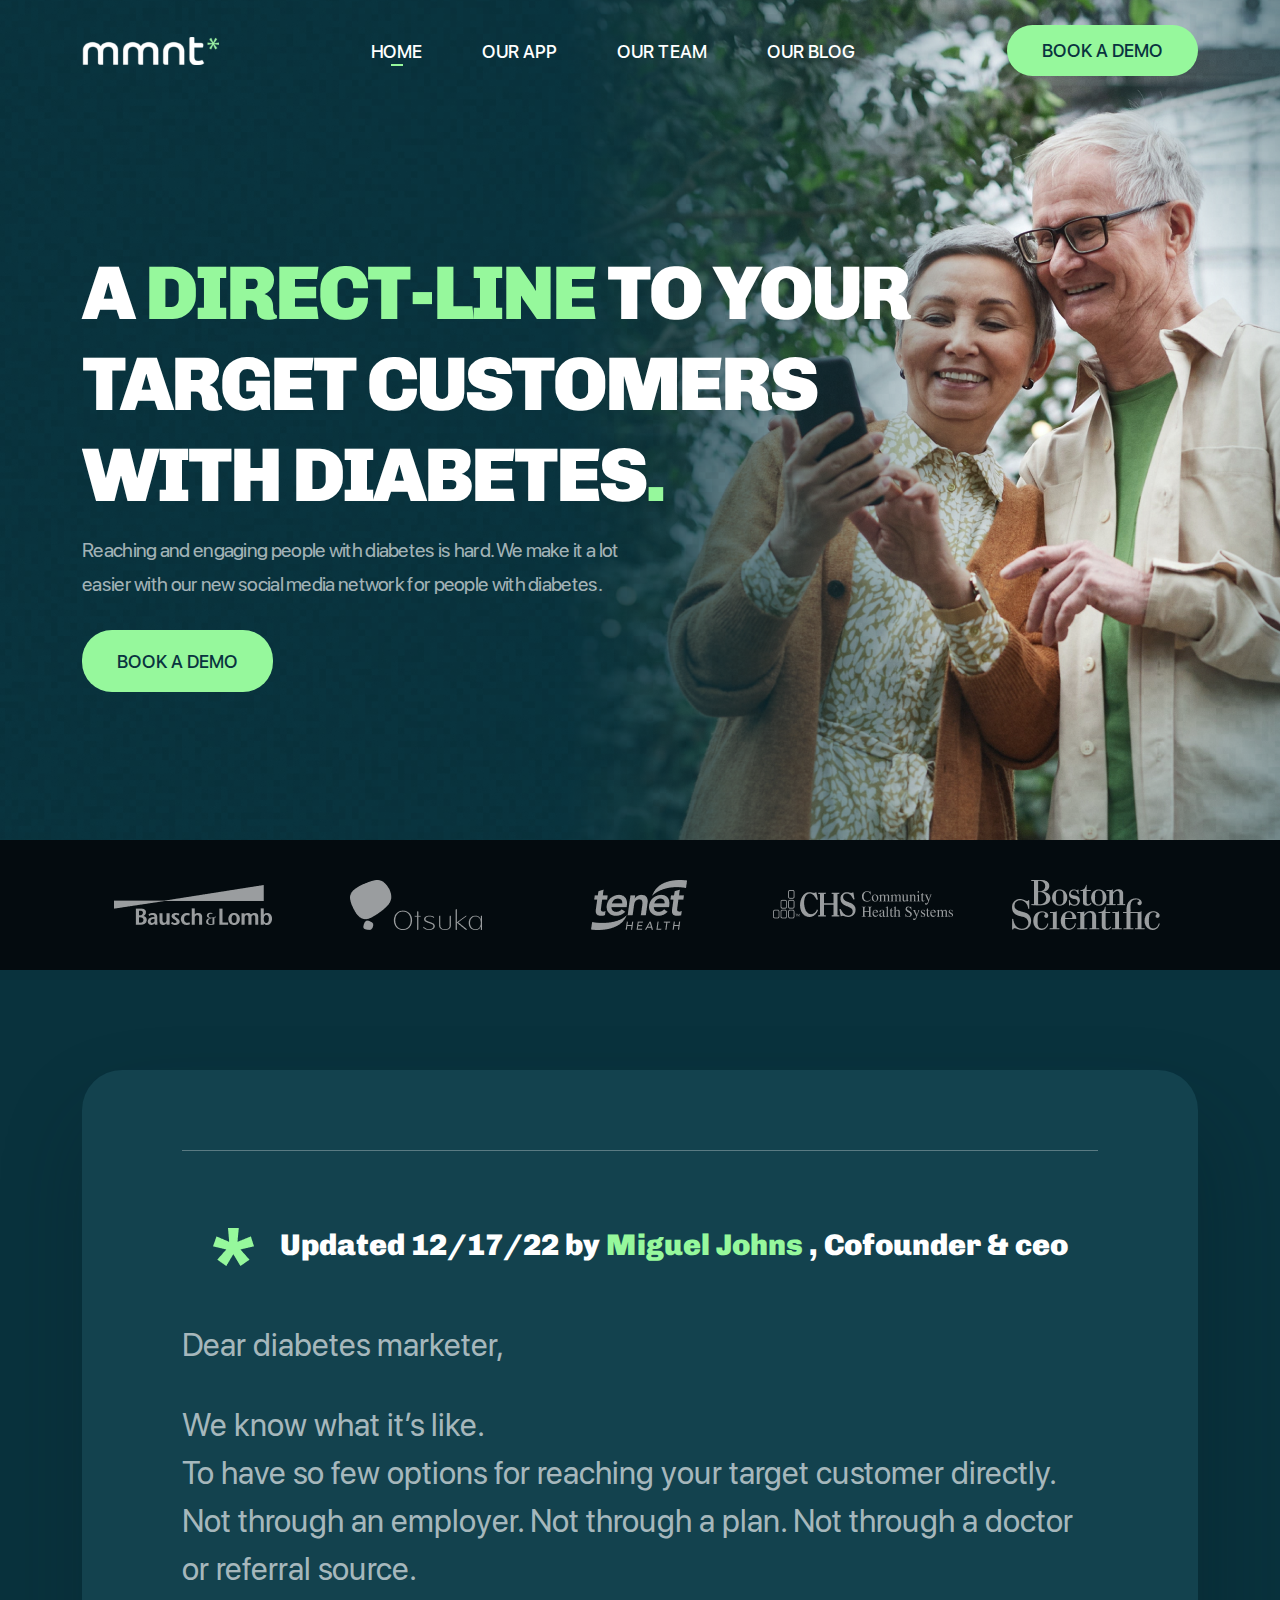
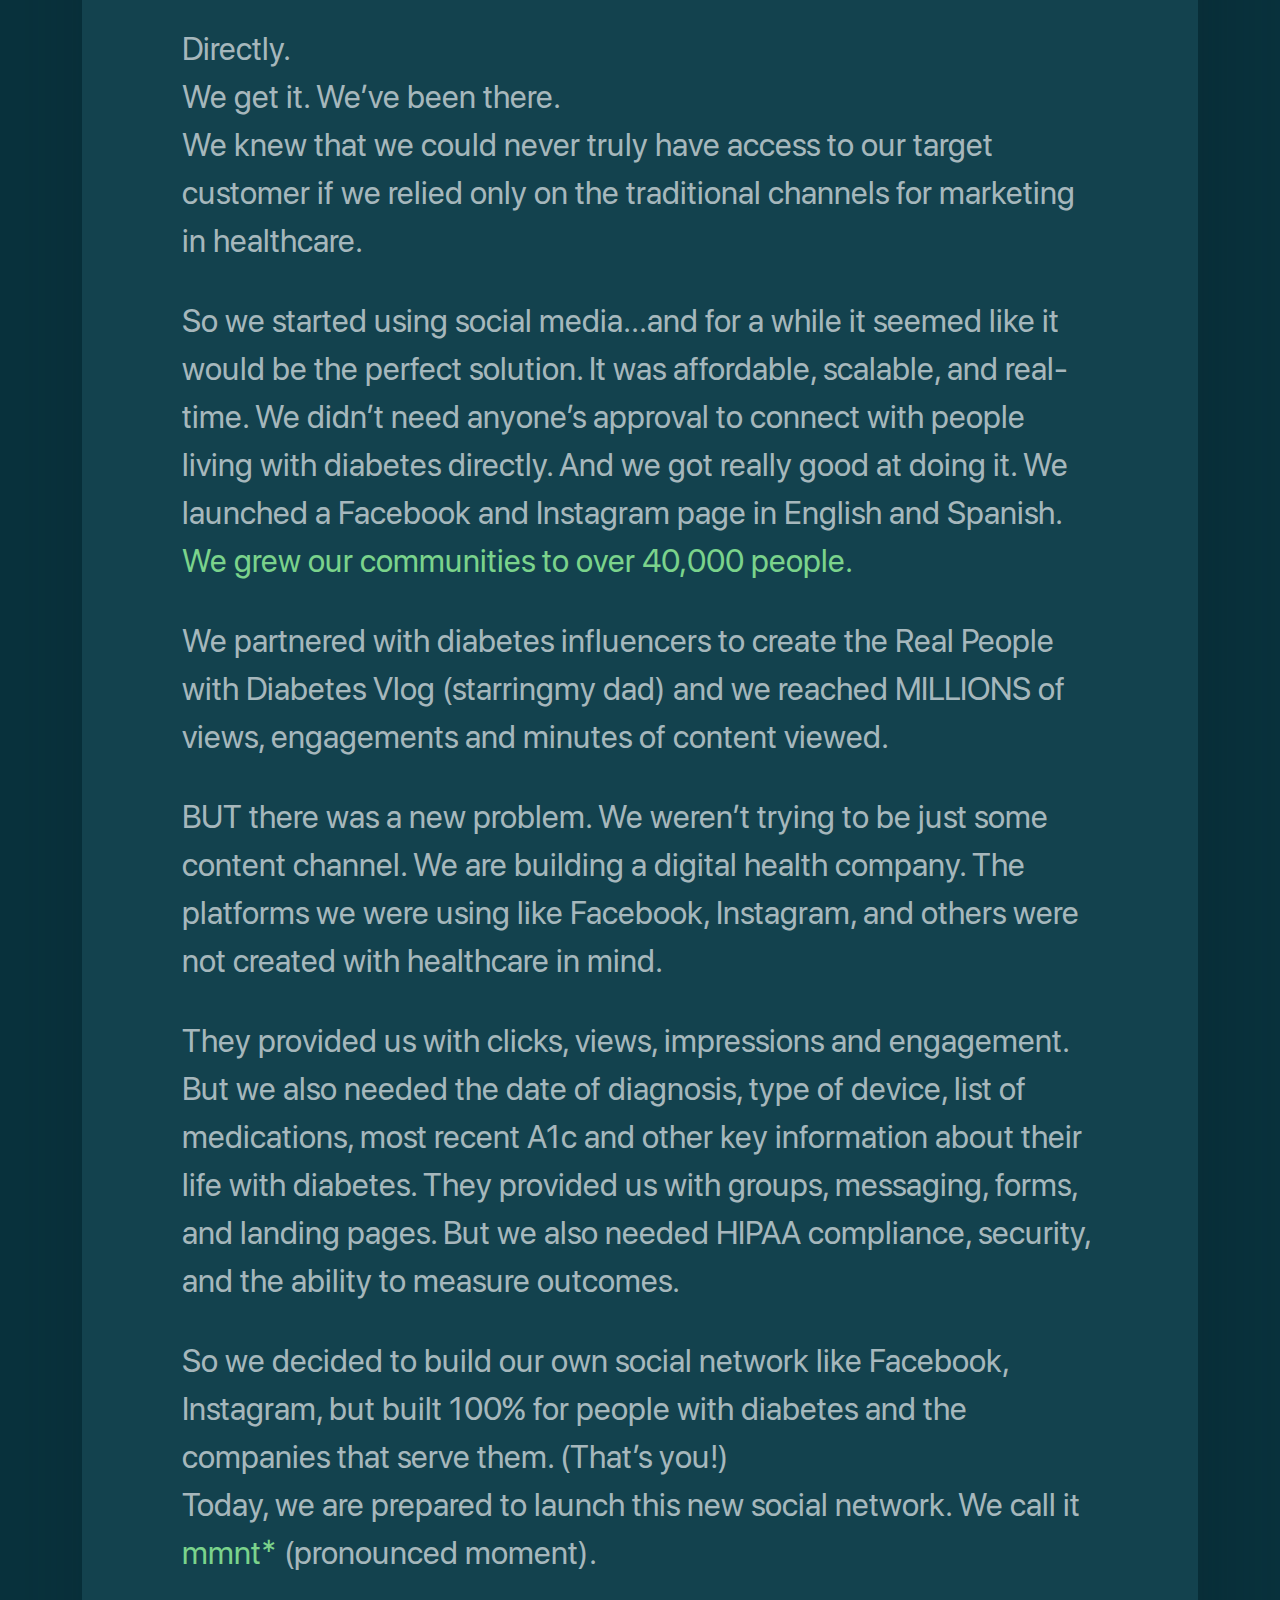
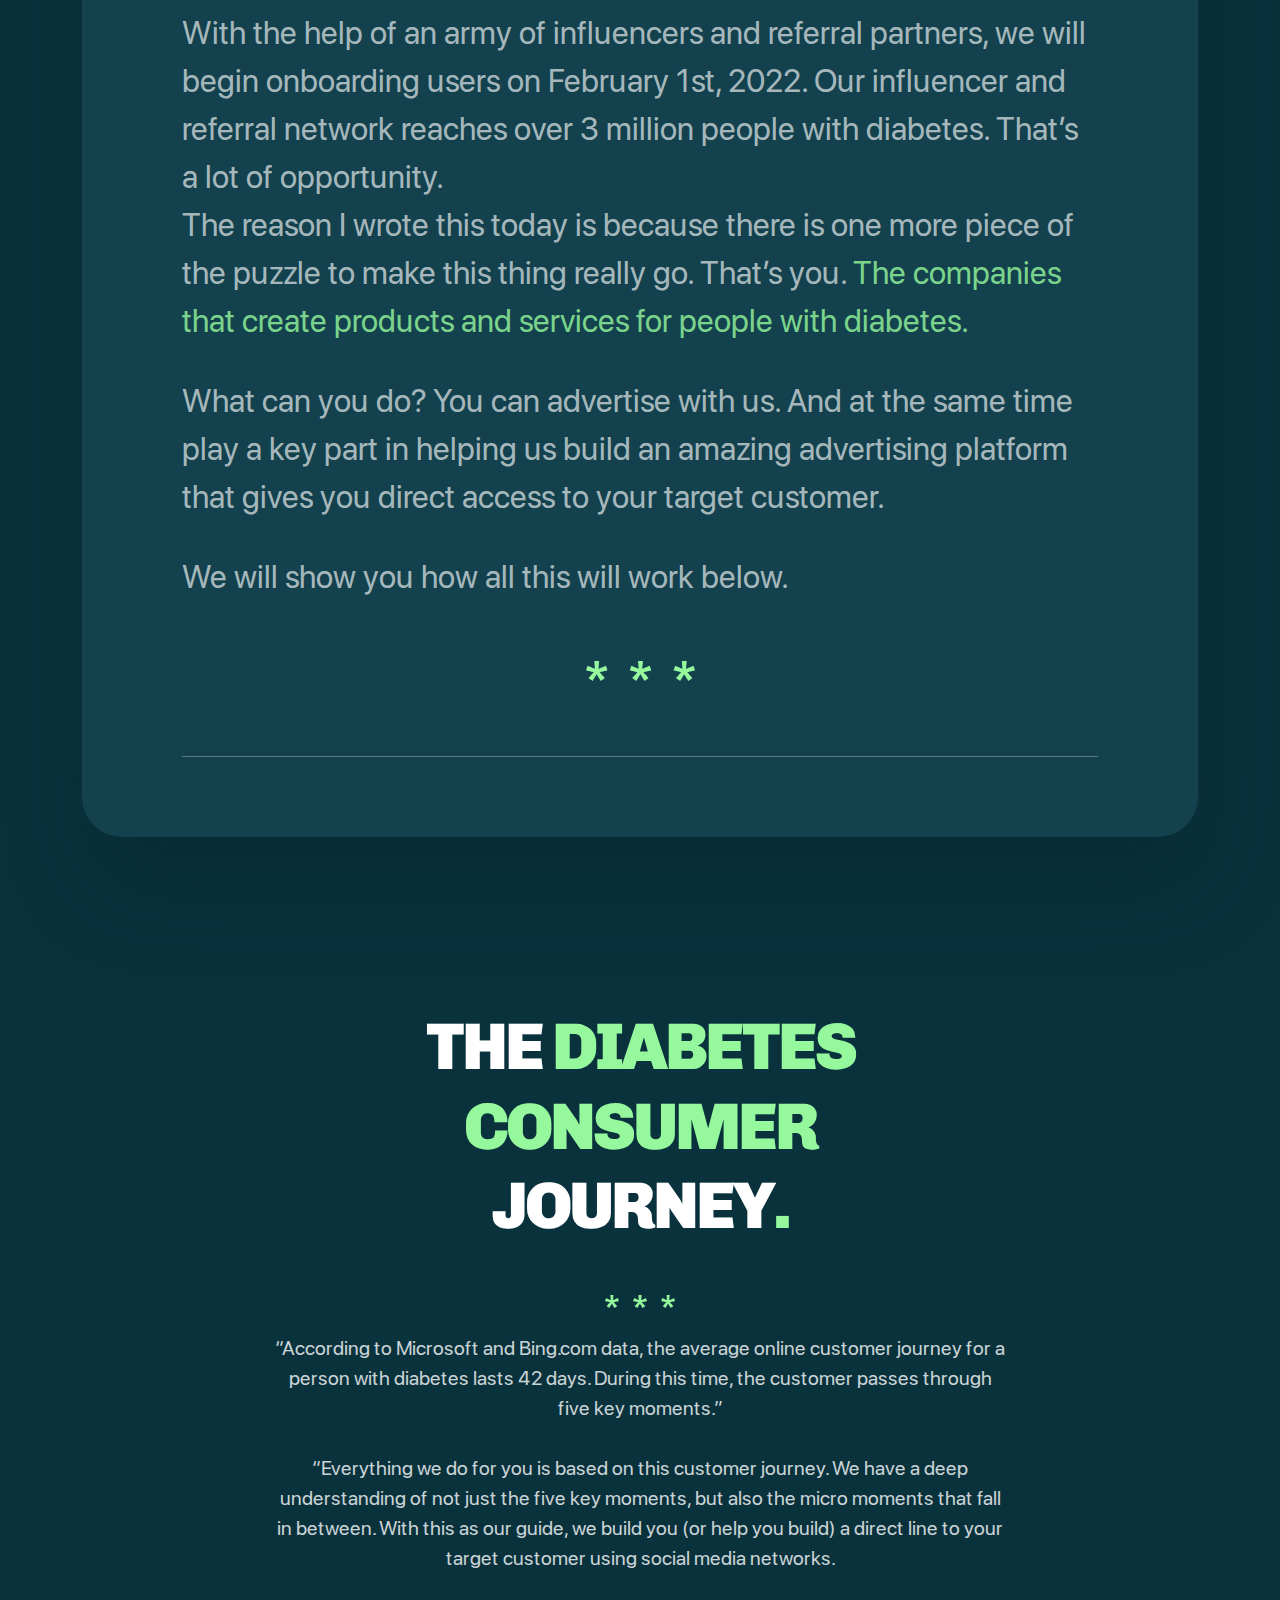
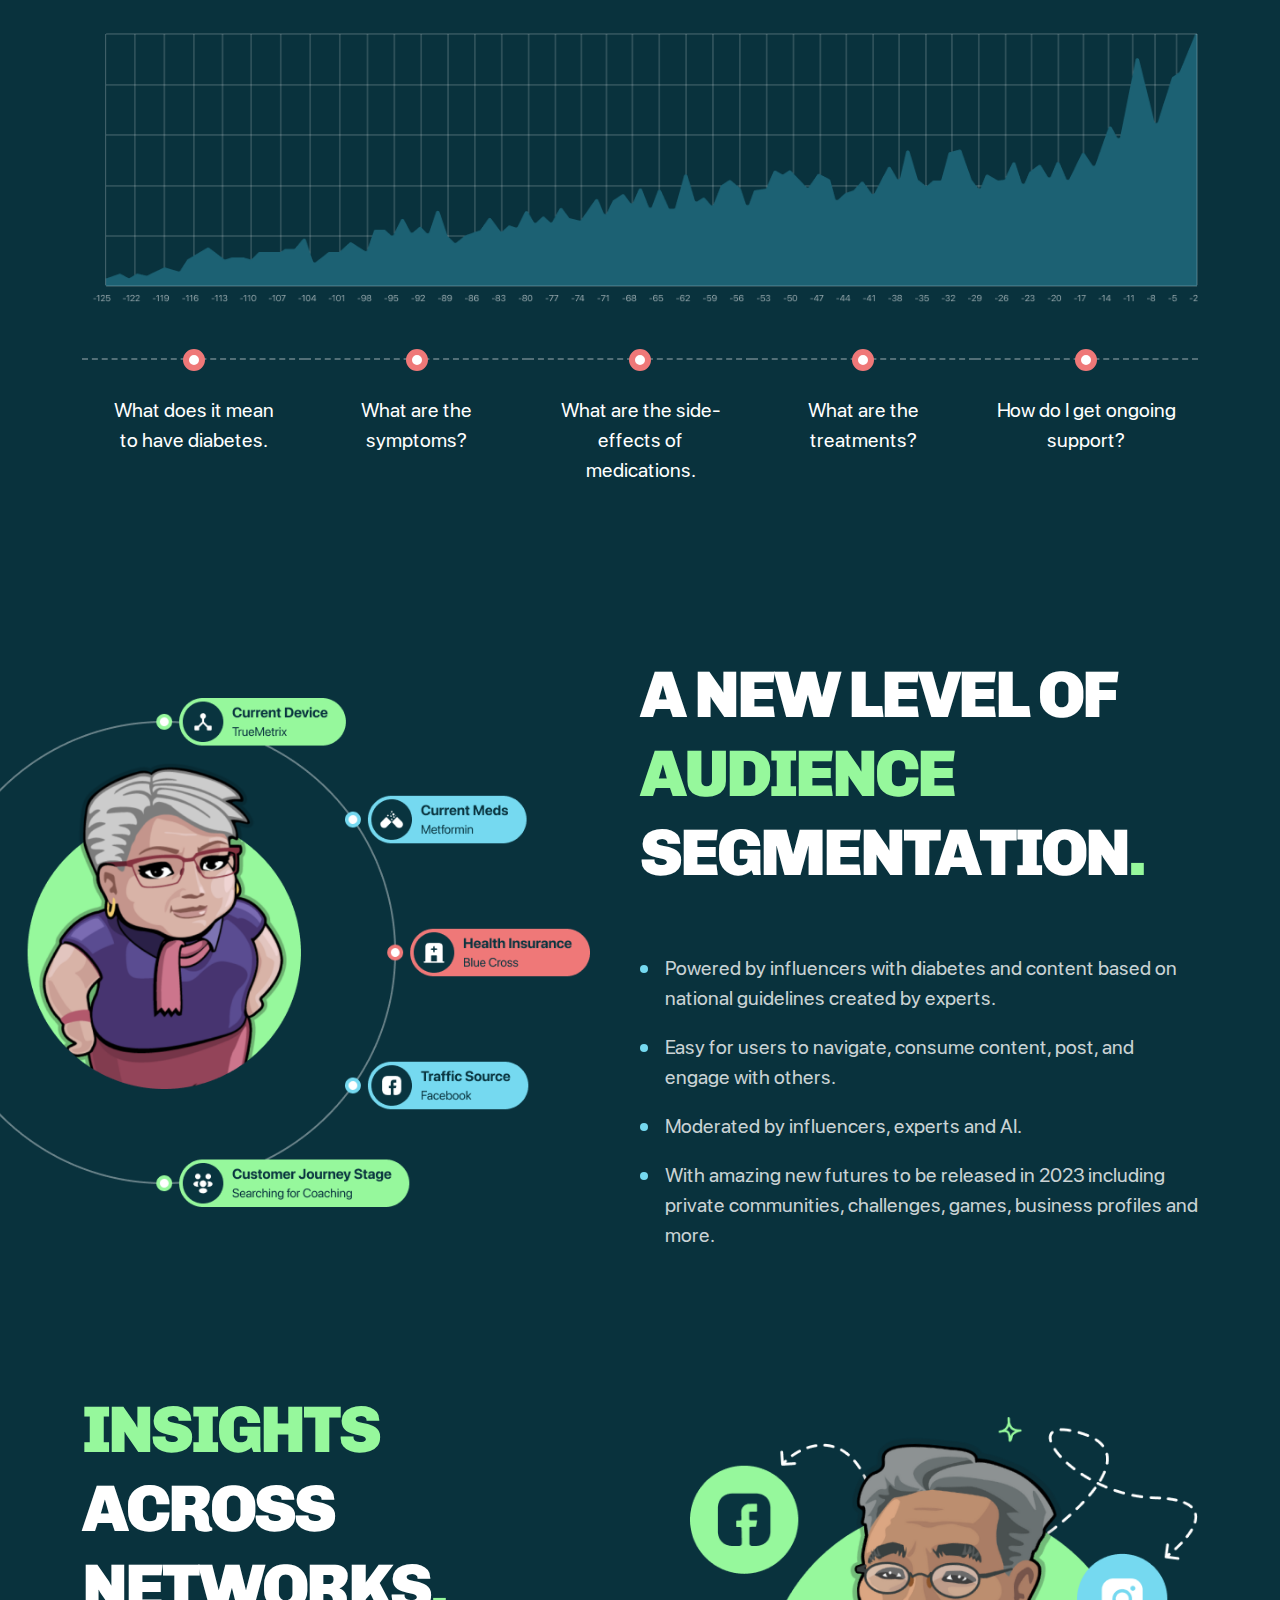
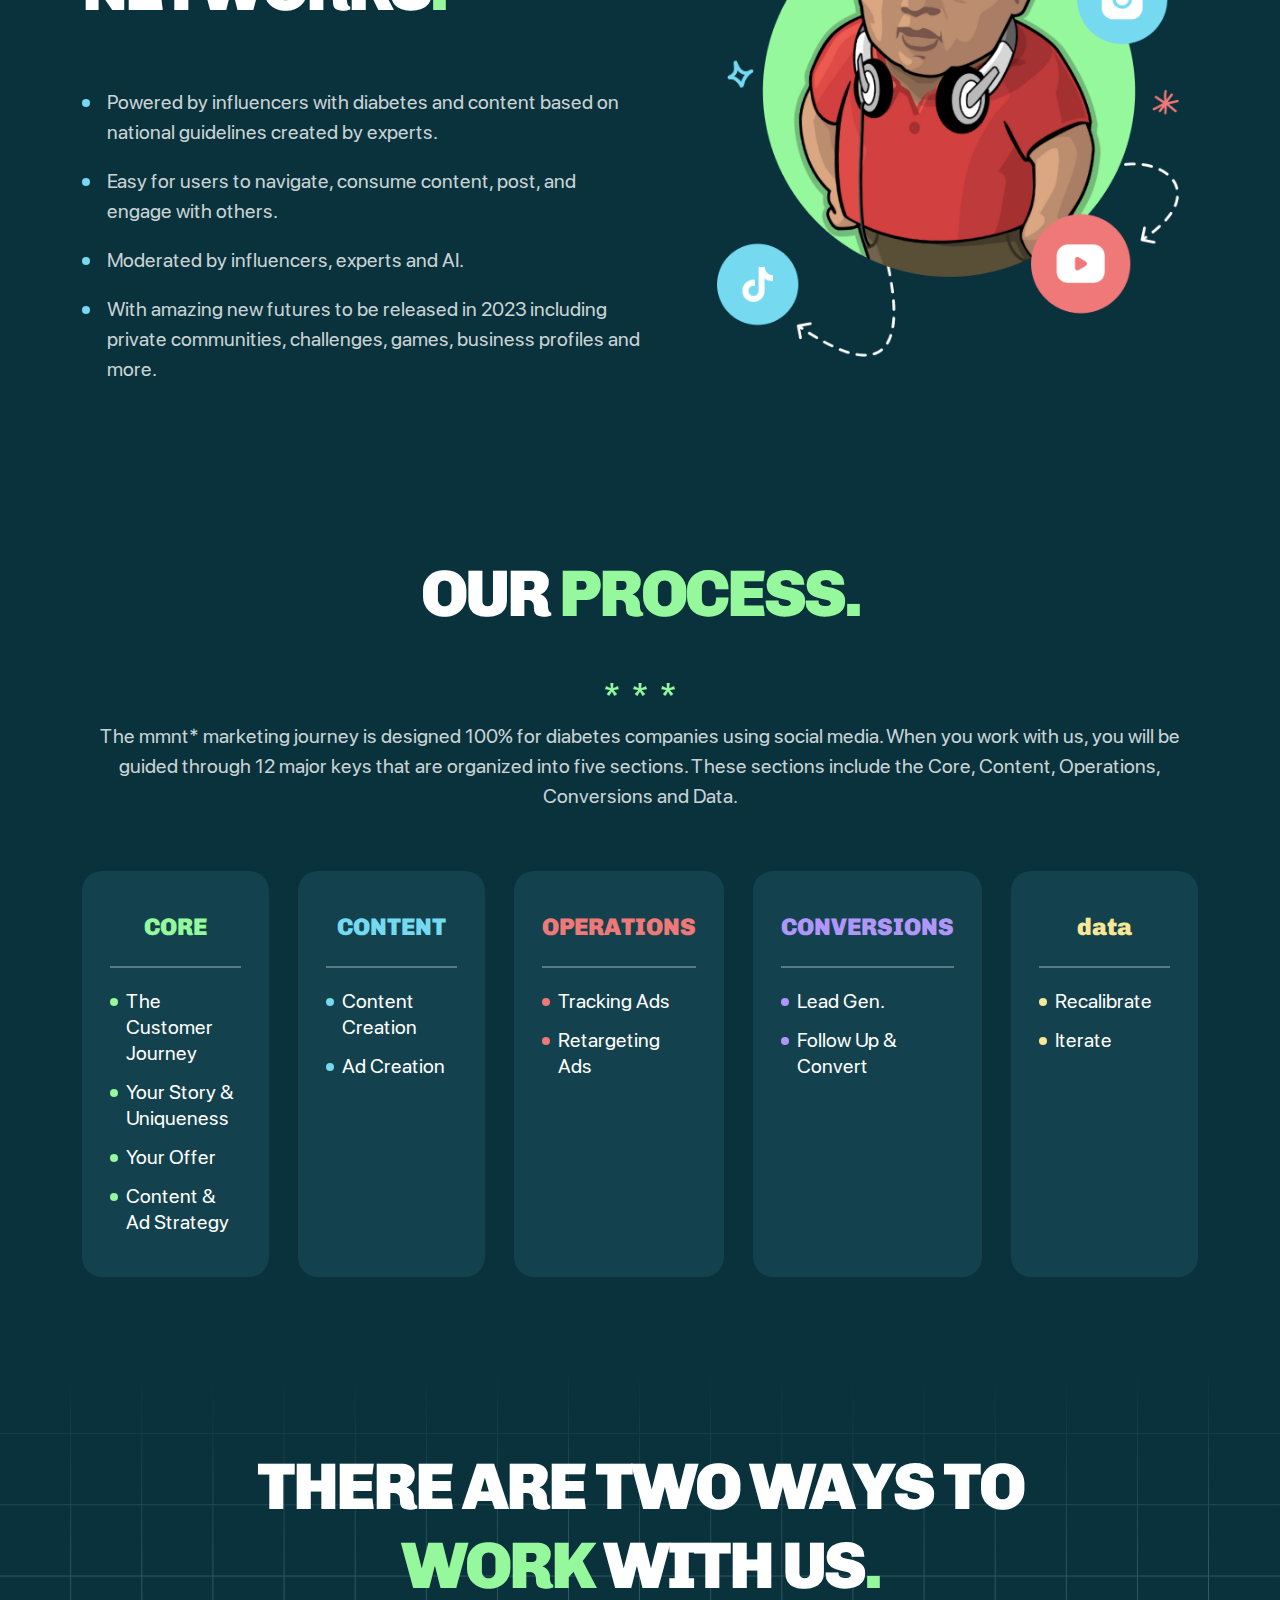
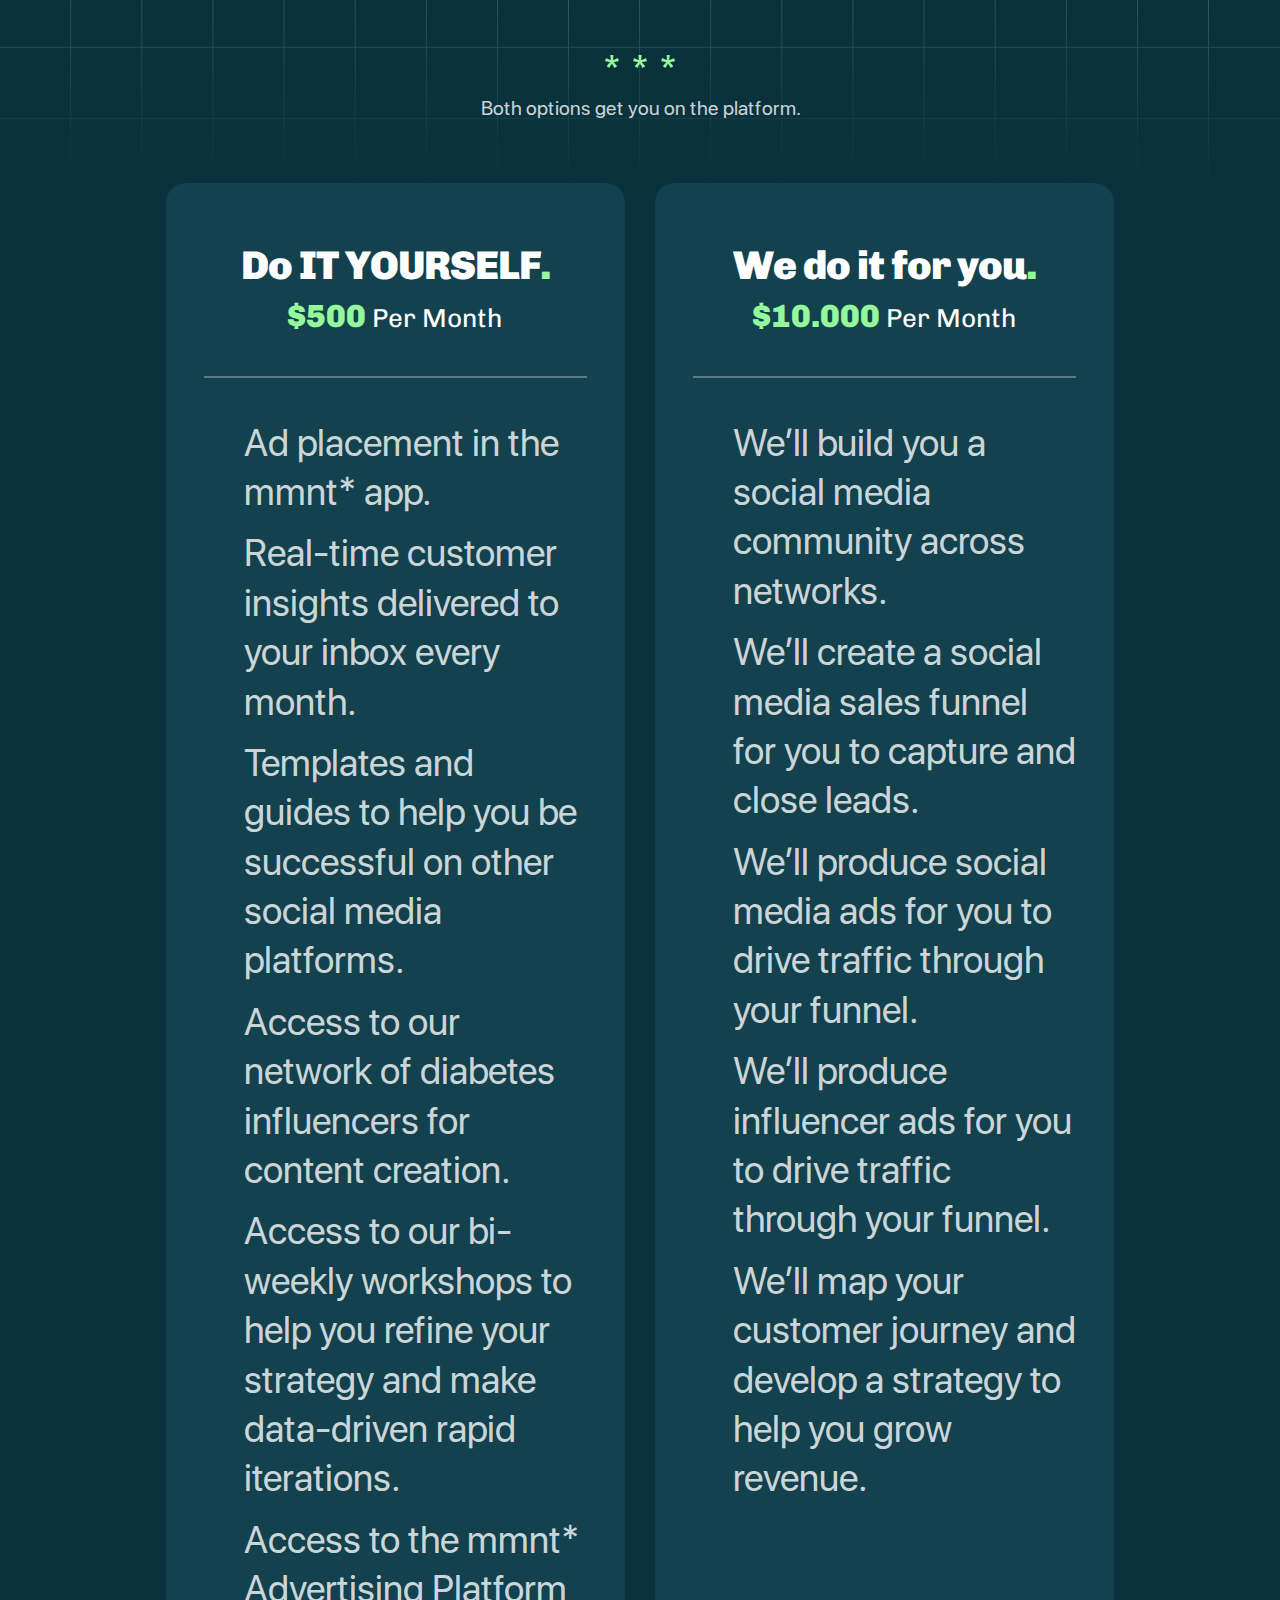
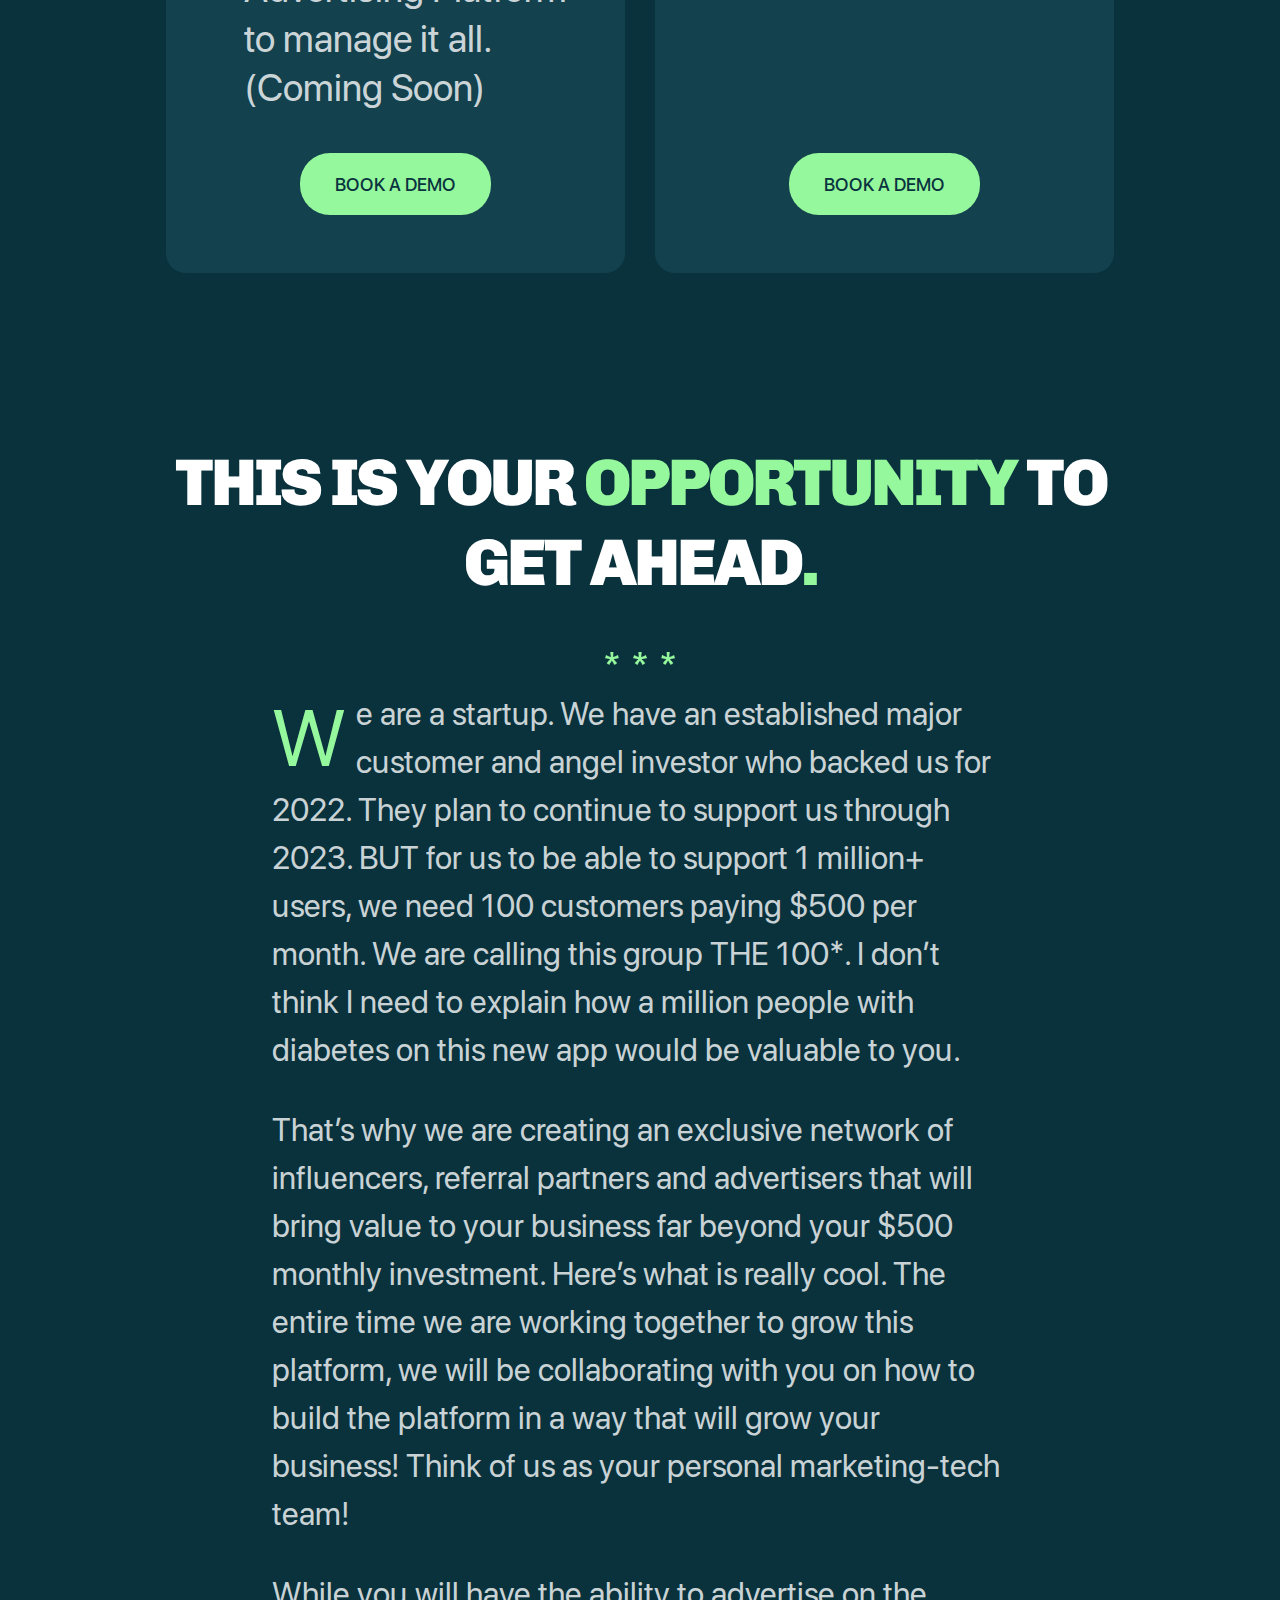
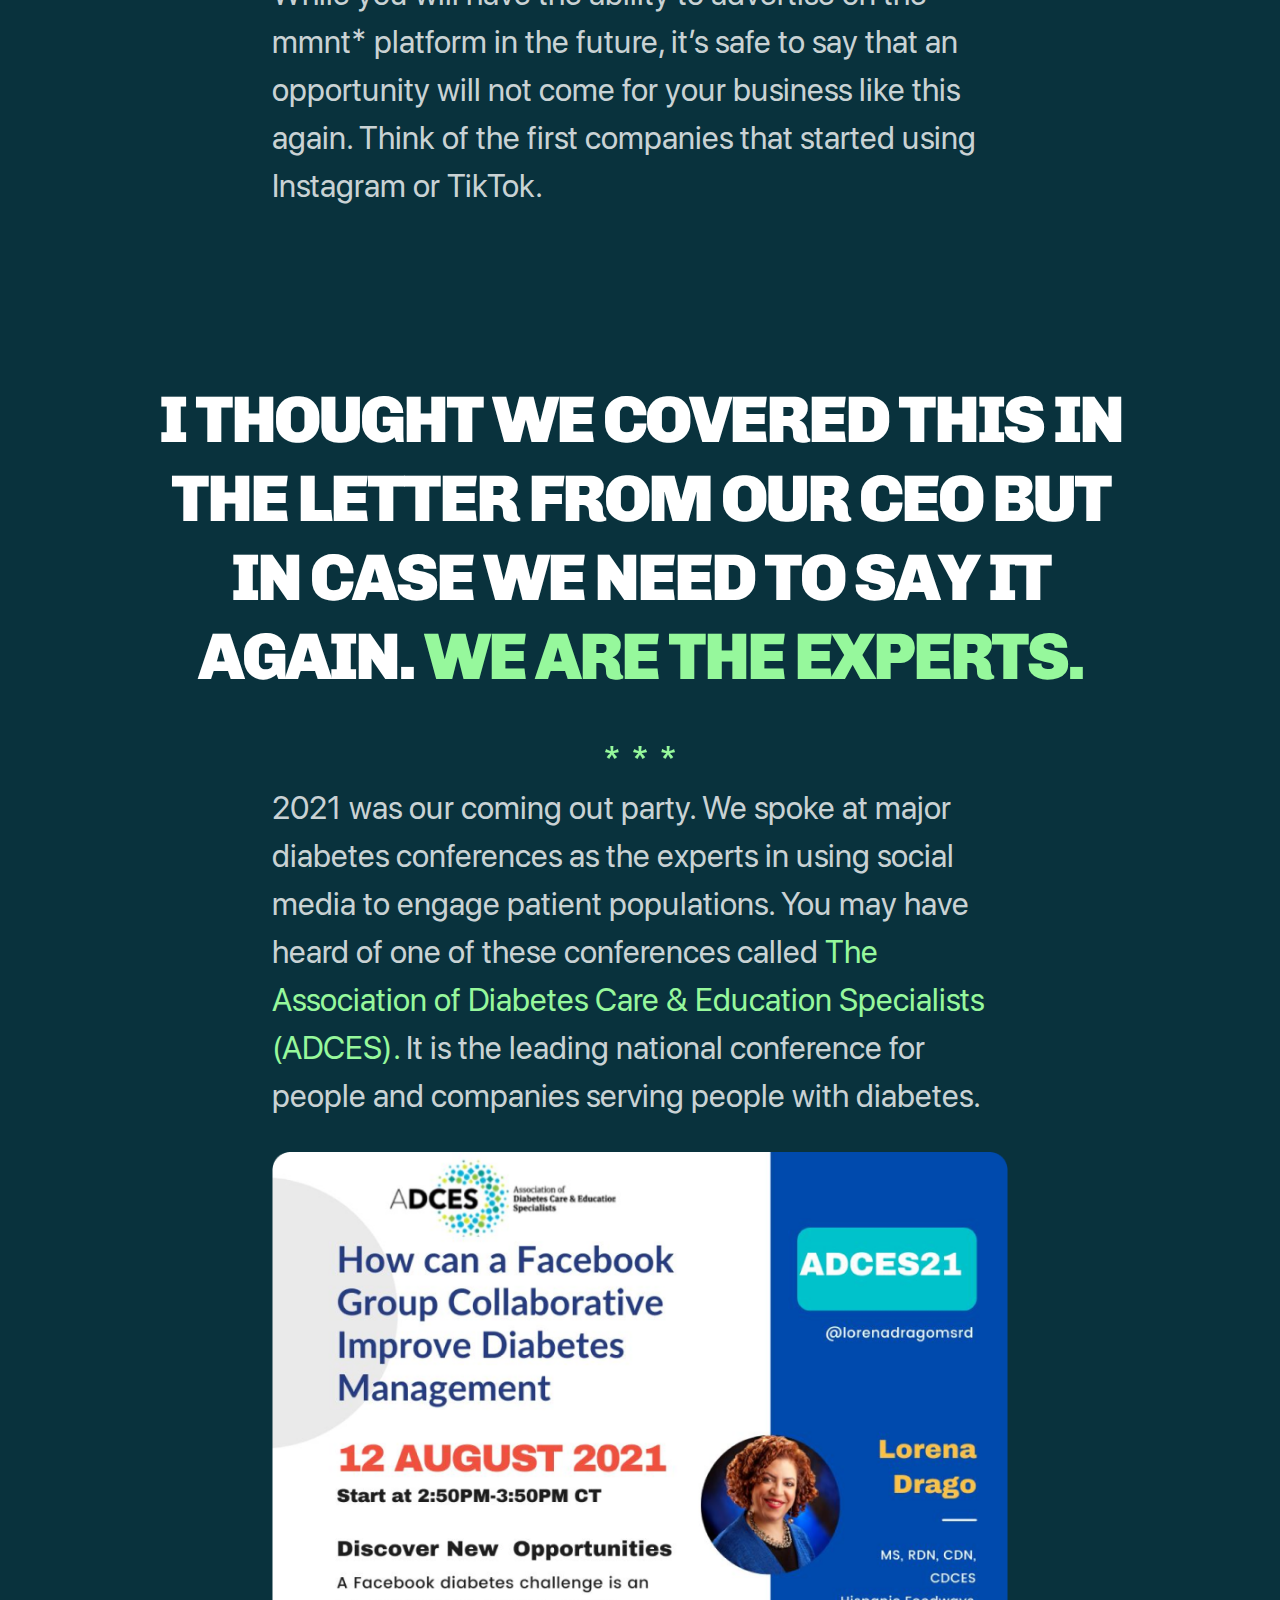
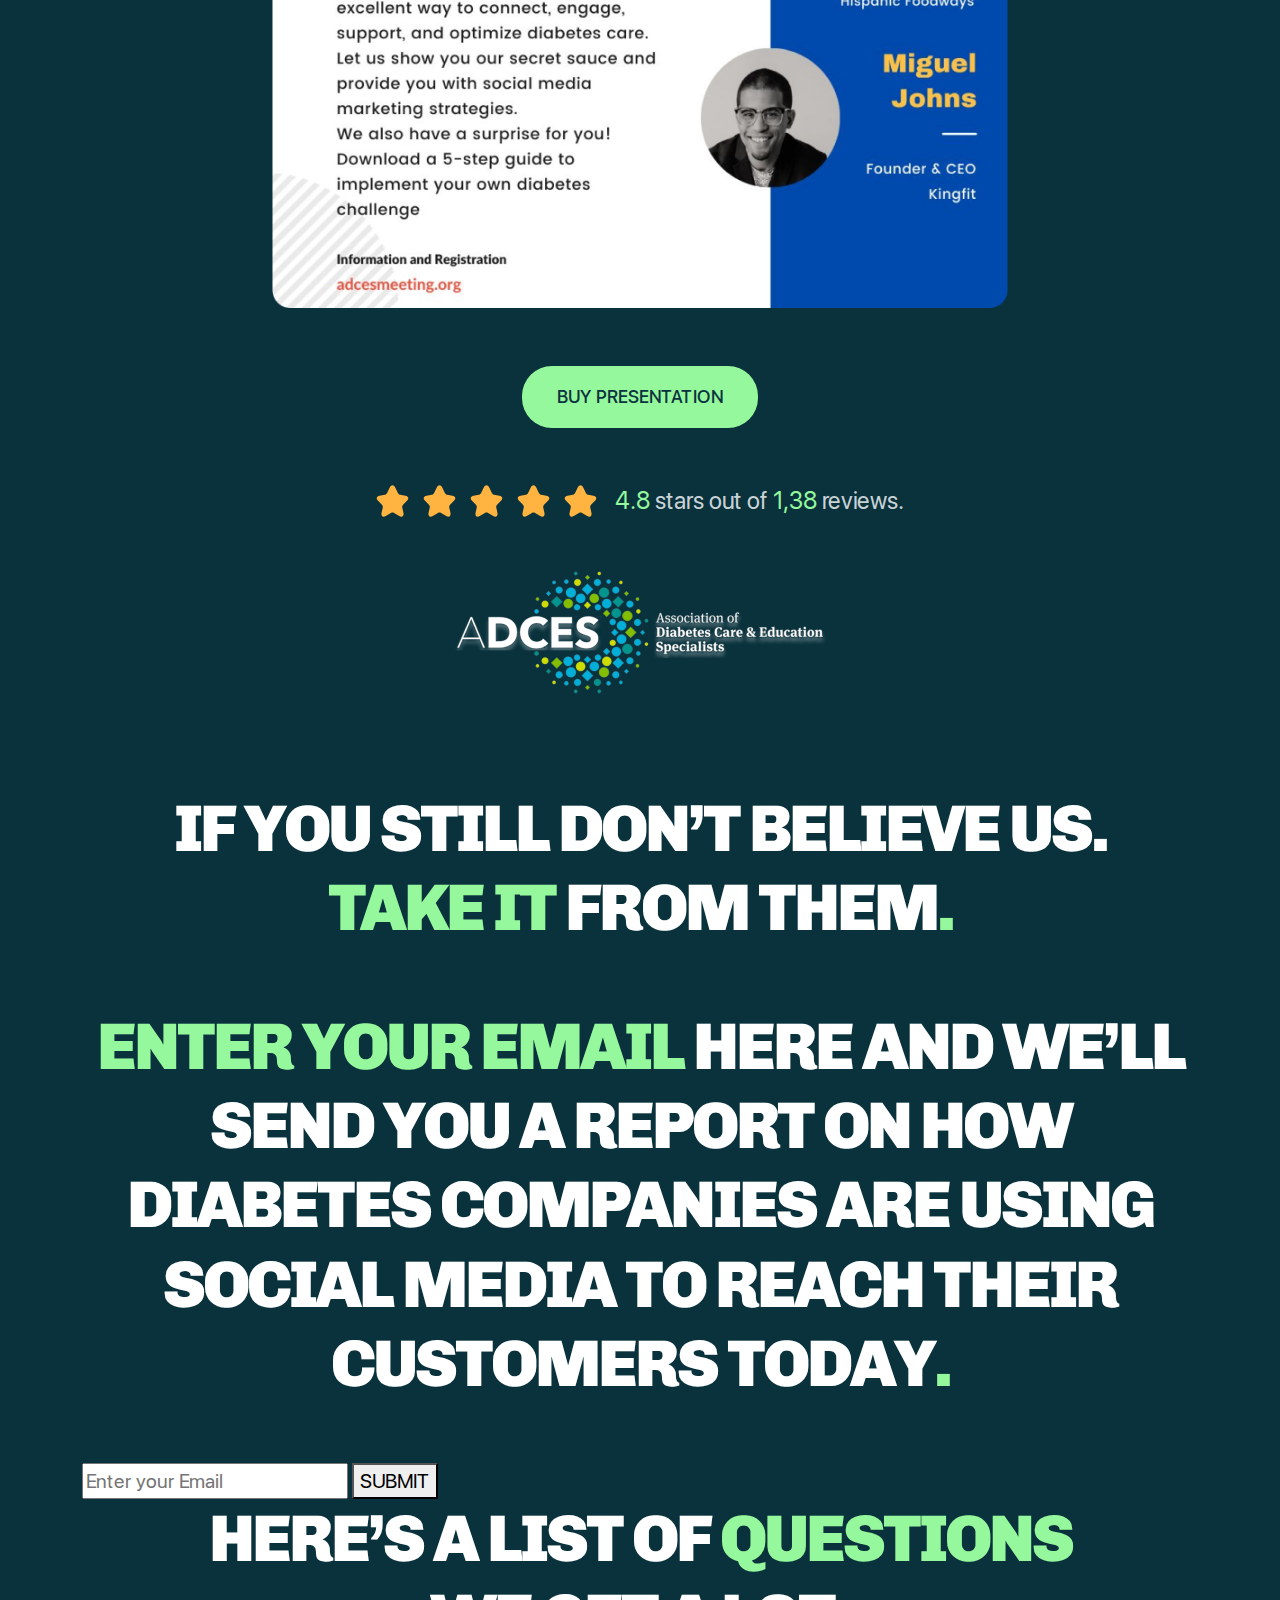
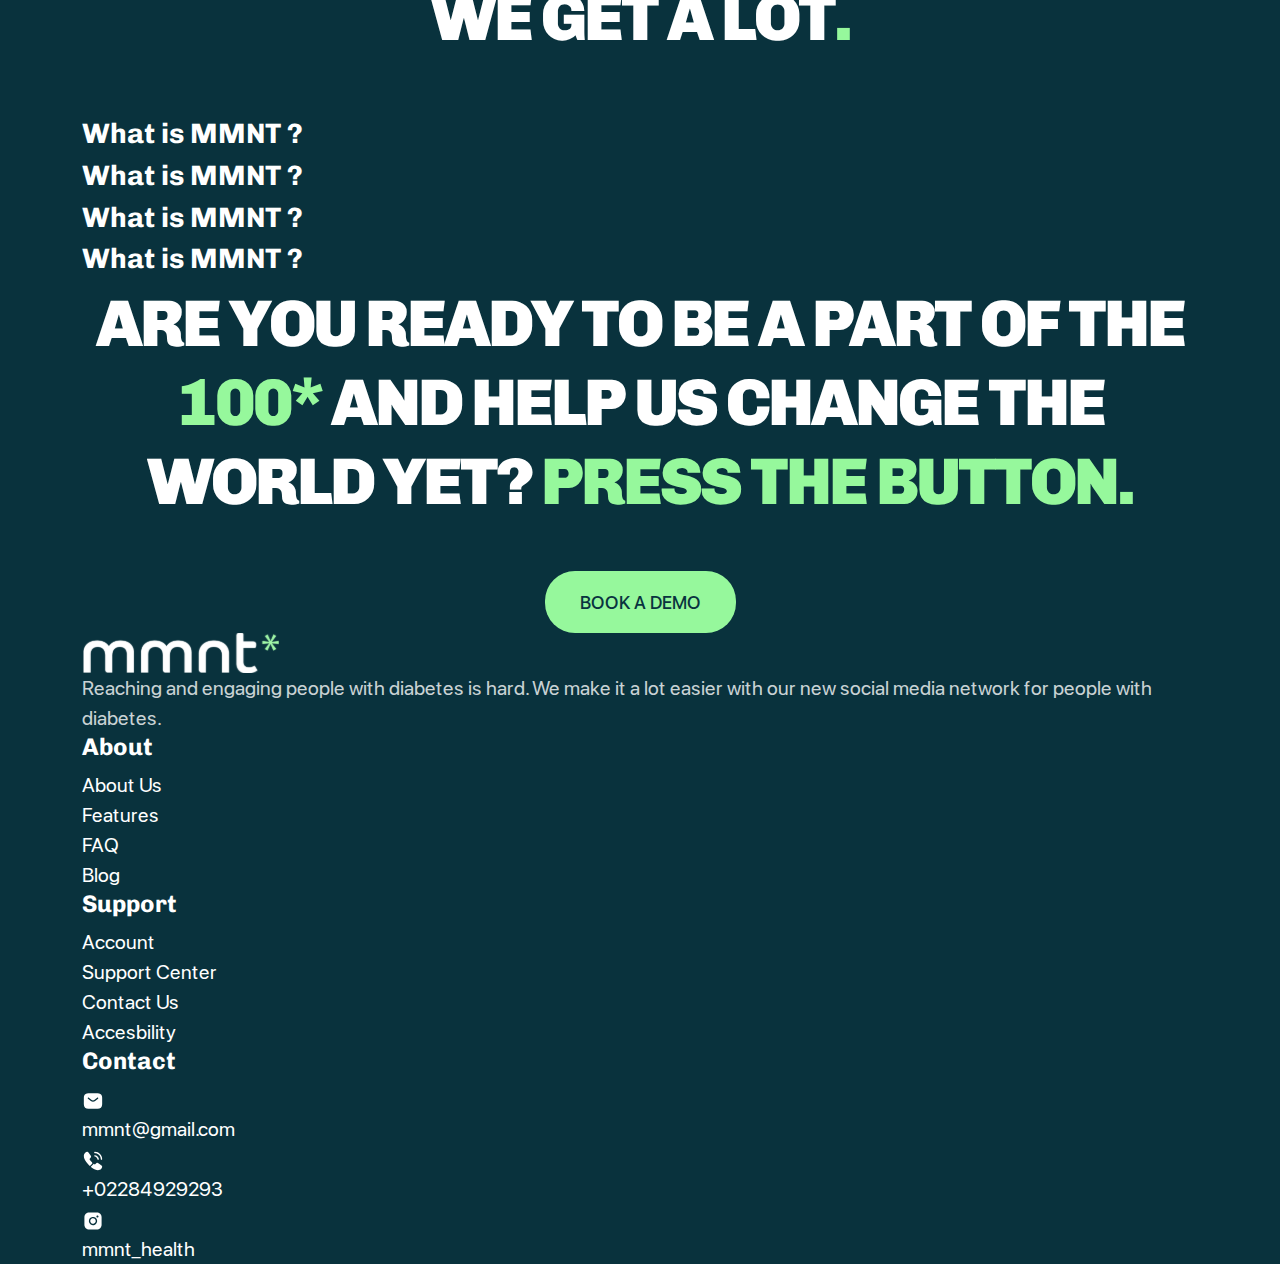
==== commit 5ce7178f: "b" ====
--- a/index.html
+++ b/index.html
@@ -698,11 +698,339 @@
           </div>
         </section>
         <!-- collaborative-section-end -->
+
+        <!-- testimonial-section -->
+        <section class="testimonial-section">
+          <div class="container">
+            <div class="testimonial-section__inner">
+              <div
+                class="testimonial-section__title sec-title cont-blk cont-blk--center"
+              >
+                <h2 class="h2 mb-0">
+                  If you still don’t believe us. <br />
+                  <span class="color-theme1">Take it</span> from them<span
+                    class="color-theme1"
+                    >.</span
+                  >
+                </h2>
+              </div>
+
+              <div
+                class="testimonial-slider testimonial-sldier-active slider-arrow-1 owl-carousel"
+              >
+                <div class="testimonial-slide">
+                  <div class="testimonial-slide__image">
+                    <img
+                      src="images/testimonial-person.png"
+                      alt=""
+                      class="img"
+                    />
+                  </div>
+                  <div class="testimonial__tc">
+                    <p class="bd-m fw-600">
+                      “I was fortunate enough to be introduced to Miguel Johns
+                      briefly while at the ADCES conference in Baltimore. In the
+                      short time we spoke Miguel was able to clearly define the
+                      vision of MMNT and his plans to better the lives of those
+                      living with diabetes. After reconnecting, Miguel and his
+                      MMNT team quickly and efficiently explained how our
+                      company could partner with their vision and provided
+                      exemplary support and results that perfectly grasped our
+                      company identity. I, along with my team, are looking
+                      forward to a growing partnership with Miguel and MMNT!“
+                    </p>
+                    <div class="testimonial__tc__auth">
+                      <h4><span class="line"></span>Carlton Bailey</h4>
+                      <h6>
+                        VP of Business Development at Total <br />
+                        Medical Supply
+                      </h6>
+                    </div>
+                  </div>
+                </div>
+                <div class="testimonial-slide">
+                  <div class="testimonial-slide__image">
+                    <img
+                      src="images/testimonial-person.png"
+                      alt=""
+                      class="img"
+                    />
+                  </div>
+                  <div class="testimonial__tc">
+                    <p class="bd-m fw-600">
+                      “I was fortunate enough to be introduced to Miguel Johns
+                      briefly while at the ADCES conference in Baltimore. In the
+                      short time we spoke Miguel was able to clearly define the
+                      vision of MMNT and his plans to better the lives of those
+                      living with diabetes. After reconnecting, Miguel and his
+                      MMNT team quickly and efficiently explained how our
+                      company could partner with their vision and provided
+                      exemplary support and results that perfectly grasped our
+                      company identity. I, along with my team, are looking
+                      forward to a growing partnership with Miguel and MMNT!“
+                    </p>
+                    <div class="testimonial__tc__auth">
+                      <h4><span class="line"></span>Carlton Bailey</h4>
+                      <h6>
+                        VP of Business Development at Total <br />
+                        Medical Supply
+                      </h6>
+                    </div>
+                  </div>
+                </div>
+              </div>
+            </div>
+          </div>
+        </section>
+        <!-- testimonial-section-end -->
+
+        <!-- cta-section -->
+        <section class="cta-section">
+          <div class="container">
+            <div class="cta-section__inner">
+              <div
+                class="cta-section__title sec-title cont-blk cont-blk--center"
+              >
+                <h2 class="h2 mb-0">
+                  <span class="color-theme1">Enter your email</span> here and
+                  we’ll send you a report on how diabetes companies are using
+                  social media to reach their customers today<span
+                    class="color-theme1"
+                    >.</span
+                  >
+                </h2>
+              </div>
+              <div class="cta-form">
+                <input
+                  type="text"
+                  class="input"
+                  placeholder="Enter your Email"
+                />
+                <button class="submit">SUBMIT</button>
+              </div>
+            </div>
+          </div>
+        </section>
+        <!-- cta-section-end -->
+
+        <!-- faq-section -->
+        <section class="faq-section">
+          <div class="container">
+            <div class="faq-section__inner">
+              <div
+                class="faq-section__title sec-title cont-blk cont-blk--center"
+              >
+                <h2 class="h2 mb-0">
+                  Here’s a list of <span class="color-theme1">questions</span>
+                  <br class="d-md-block d-none" />
+                  we get a lot<span class="color-theme1">.</span>
+                </h2>
+              </div>
+
+              <div class="faqs-wrapper" id="faq-parent">
+                <!-- single-faq -->
+                <div class="single-faq">
+                  <div
+                    class="single-faq__title collapsed"
+                    data-bs-toggle="collapse"
+                    data-bs-target="#faq-1"
+                  >
+                    <h3>What is MMNT ?</h3>
+                    <div class="ind"></div>
+                  </div>
+                  <div
+                    class="single-faq__body collapse"
+                    id="faq-1"
+                    data-bs-parent="#faq-parent"
+                  >
+                    <div class="single-faq__body__inner">
+                      <p>
+                        Amet minim mollit non deserunt ullamco est sit aliqua
+                        dolor do amet sint. Velit officia consequat duis enim
+                        velit mollit. Exercitation veniam consequat sunt nostrud
+                        amet.
+                      </p>
+                    </div>
+                  </div>
+                </div>
+                <!-- single-faq-end -->
+                <!-- single-faq -->
+                <div class="single-faq">
+                  <div
+                    class="single-faq__title collapsed"
+                    data-bs-toggle="collapse"
+                    data-bs-target="#faq-2"
+                  >
+                    <h3>What is MMNT ?</h3>
+                    <div class="ind"></div>
+                  </div>
+                  <div
+                    class="single-faq__body collapse"
+                    id="faq-2"
+                    data-bs-parent="#faq-parent"
+                  >
+                    <div class="single-faq__body__inner">
+                      <p>
+                        Amet minim mollit non deserunt ullamco est sit aliqua
+                        dolor do amet sint. Velit officia consequat duis enim
+                        velit mollit. Exercitation veniam consequat sunt nostrud
+                        amet.
+                      </p>
+                    </div>
+                  </div>
+                </div>
+                <!-- single-faq-end -->
+                <!-- single-faq -->
+                <div class="single-faq">
+                  <div
+                    class="single-faq__title collapsed"
+                    data-bs-toggle="collapse"
+                    data-bs-target="#faq-3"
+                  >
+                    <h3>What is MMNT ?</h3>
+                    <div class="ind"></div>
+                  </div>
+                  <div
+                    class="single-faq__body collapse"
+                    id="faq-3"
+                    data-bs-parent="#faq-parent"
+                  >
+                    <div class="single-faq__body__inner">
+                      <p>
+                        Amet minim mollit non deserunt ullamco est sit aliqua
+                        dolor do amet sint. Velit officia consequat duis enim
+                        velit mollit. Exercitation veniam consequat sunt nostrud
+                        amet.
+                      </p>
+                    </div>
+                  </div>
+                </div>
+                <!-- single-faq-end -->
+                <!-- single-faq -->
+                <div class="single-faq">
+                  <div
+                    class="single-faq__title collapsed"
+                    data-bs-toggle="collapse"
+                    data-bs-target="#faq-4"
+                  >
+                    <h3>What is MMNT ?</h3>
+                    <div class="ind"></div>
+                  </div>
+                  <div
+                    class="single-faq__body collapse"
+                    id="faq-4"
+                    data-bs-parent="#faq-parent"
+                  >
+                    <div class="single-faq__body__inner">
+                      <p>
+                        Amet minim mollit non deserunt ullamco est sit aliqua
+                        dolor do amet sint. Velit officia consequat duis enim
+                        velit mollit. Exercitation veniam consequat sunt nostrud
+                        amet.
+                      </p>
+                    </div>
+                  </div>
+                </div>
+                <!-- single-faq-end -->
+              </div>
+            </div>
+          </div>
+        </section>
+        <!-- faq-section-end -->
       </main>
       <!-- main end -->
 
       <!-- footer-section -->
-      <footer class="footer-section"></footer>
+      <footer class="footer-section">
+        <div class="container">
+          <div class="footer-top">
+            <div class="cont-blk cont-blk--center">
+              <h2 class="h2">
+                Are you ready to be a part of THE
+                <span class="color-theme1">100*</span> and help us change the
+                world yet? <span class="color-theme1">Press the button.</span>
+              </h2>
+              <a href="#" class="default-button bottom-button">BOOK A DEMO</a>
+            </div>
+          </div>
+
+          <div class="footer__main-row">
+            <div class="footer__about-column">
+              <a href="index.html" class="footer__logo">
+                <img src="images/footer-logo.svg" alt="" />
+              </a>
+              <p>
+                Reaching and engaging people with diabetes is hard. We make it a
+                lot easier with our new social media network for people with
+                diabetes.
+              </p>
+            </div>
+            <div class="footer__menu-column">
+              <h4>About</h4>
+              <ul class="footer-menu">
+                <li>
+                  <a href=""><span class="txt">About Us</span></a>
+                </li>
+                <li>
+                  <a href=""><span class="txt">Features</span></a>
+                </li>
+                <li>
+                  <a href=""><span class="txt">FAQ</span></a>
+                </li>
+                <li>
+                  <a href=""><span class="txt">Blog</span></a>
+                </li>
+              </ul>
+            </div>
+            <div class="footer__menu-column">
+              <h4>Support</h4>
+              <ul class="footer-menu">
+                <li>
+                  <a href=""><span class="txt">Account</span></a>
+                </li>
+                <li>
+                  <a href=""><span class="txt">Support Center</span></a>
+                </li>
+                <li>
+                  <a href=""><span class="txt">Contact Us</span></a>
+                </li>
+                <li>
+                  <a href=""><span class="txt">Accesbility</span></a>
+                </li>
+              </ul>
+            </div>
+            <div class="footer__menu-column">
+              <h4>Contact</h4>
+              <ul class="footer-menu">
+                <li>
+                  <a href="email:mmnt@gmail.com">
+                    <div class="icon">
+                      <img src="images/envelope.svg" alt="" />
+                    </div>
+                    <span class="txt">mmnt@gmail.com</span>
+                  </a>
+                </li>
+                <li>
+                  <a href="TEL:+02284929293">
+                    <div class="icon">
+                      <img src="images/phone.svg" alt="" />
+                    </div>
+                    <span class="txt">+02284929293</span>
+                  </a>
+                </li>
+                <li>
+                  <a href="">
+                    <div class="icon">
+                      <img src="images/instagram.svg" alt="" />
+                    </div>
+                    <span class="txt">mmnt_health</span>
+                  </a>
+                </li>
+              </ul>
+            </div>
+          </div>
+        </div>
+      </footer>
       <!--End footer-section -->
     </div>
     <!-- main-wrap -->
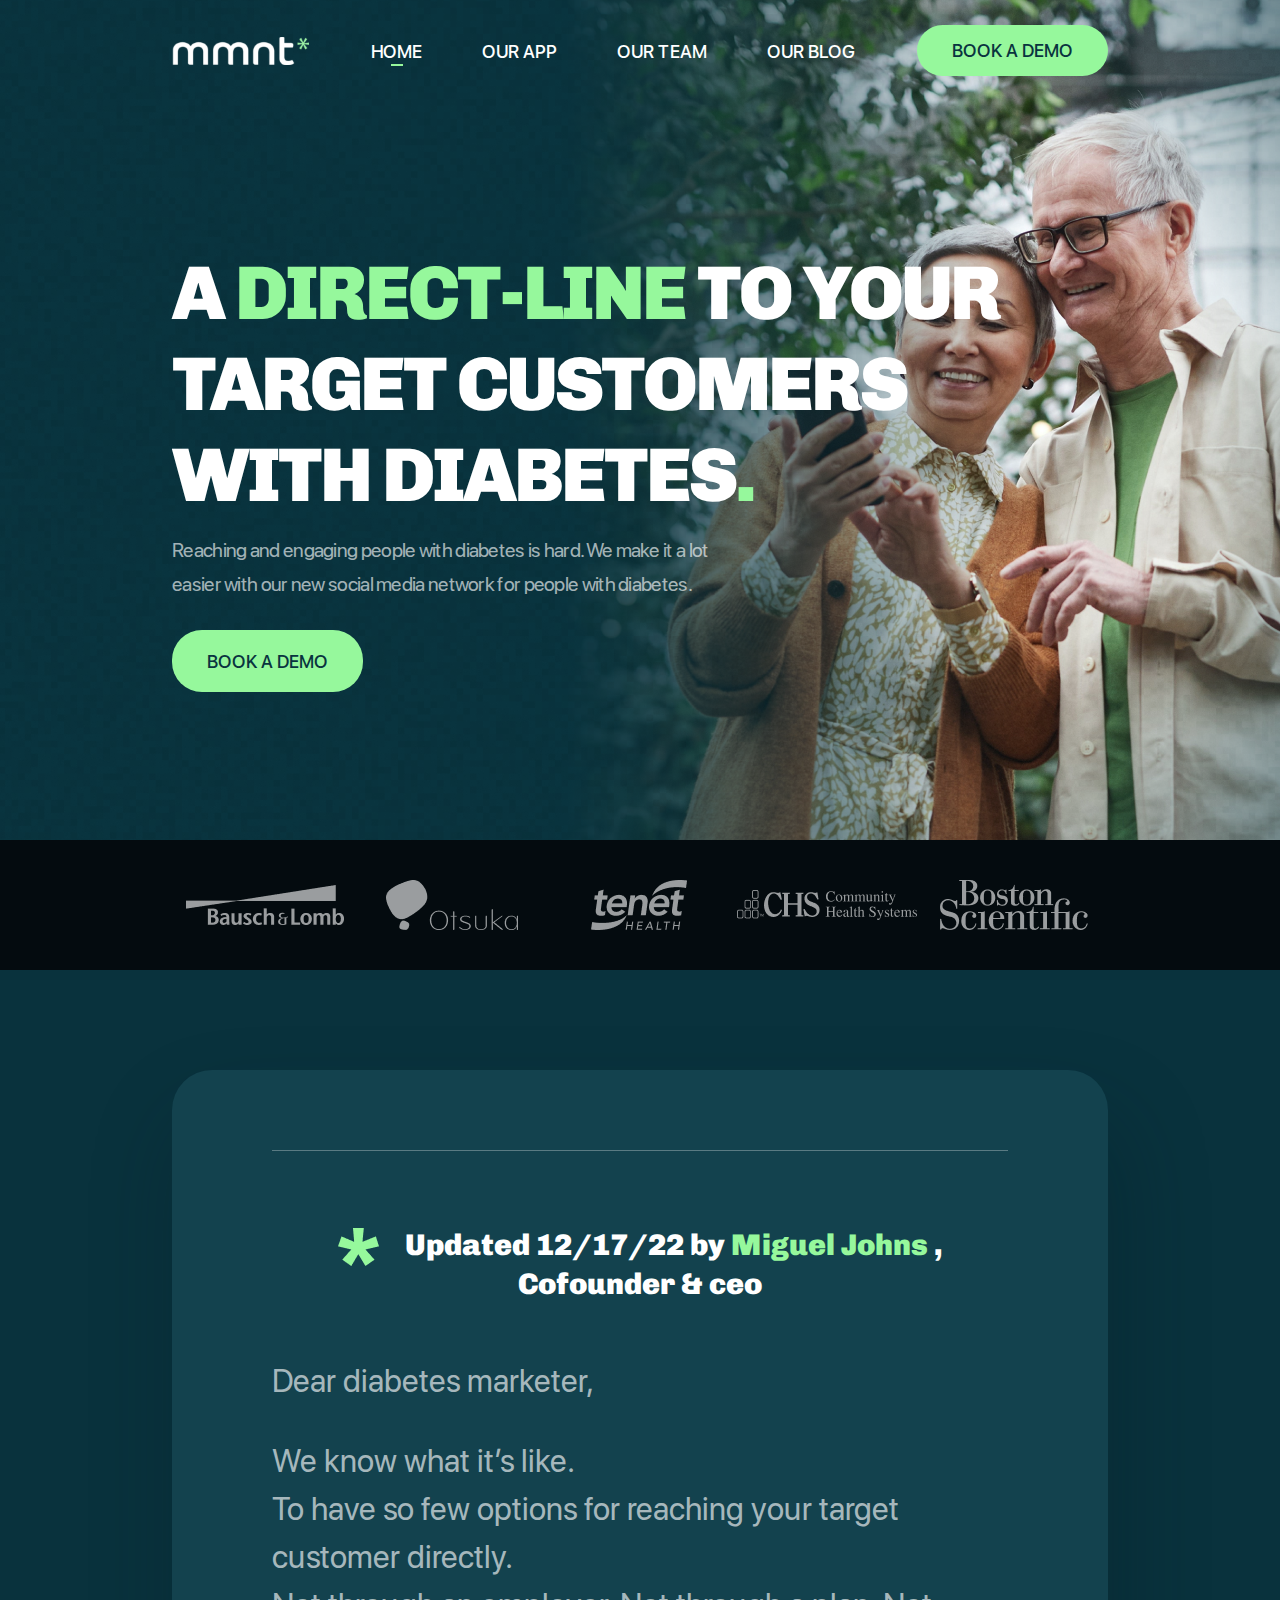
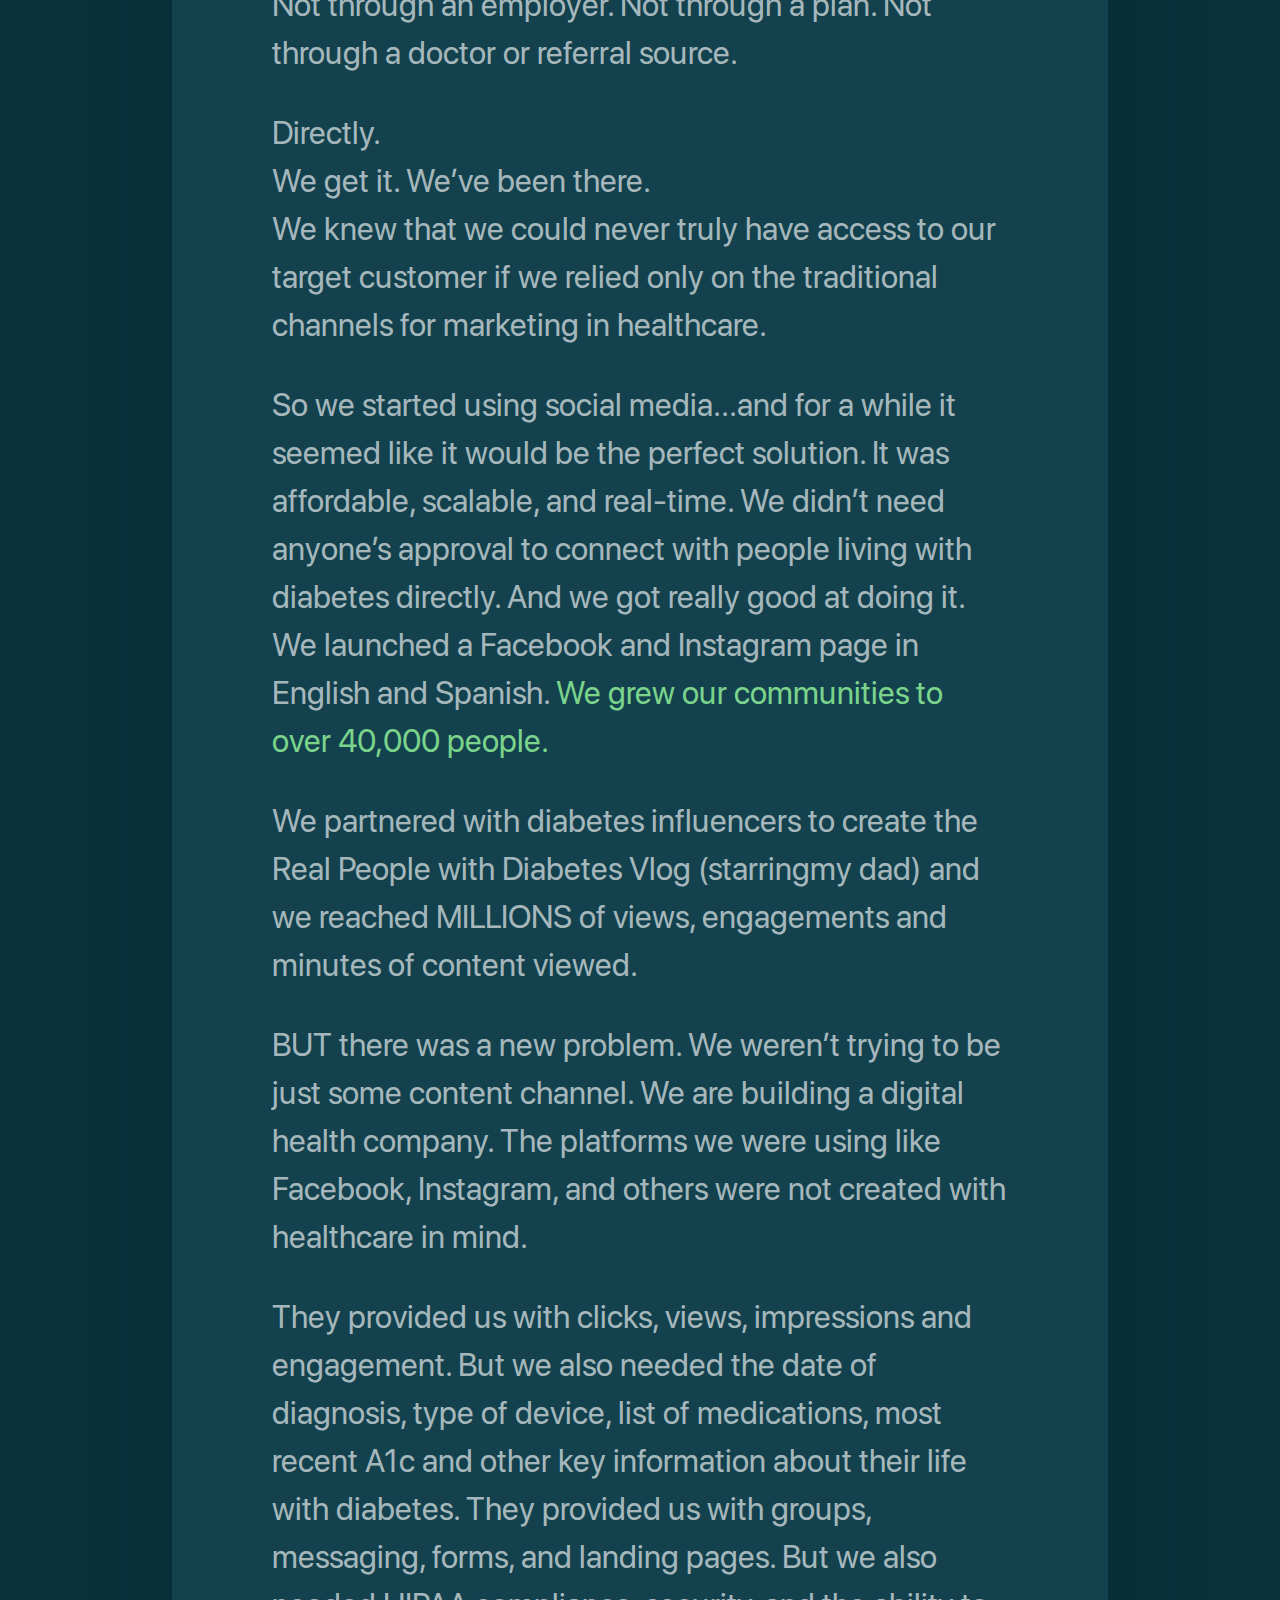
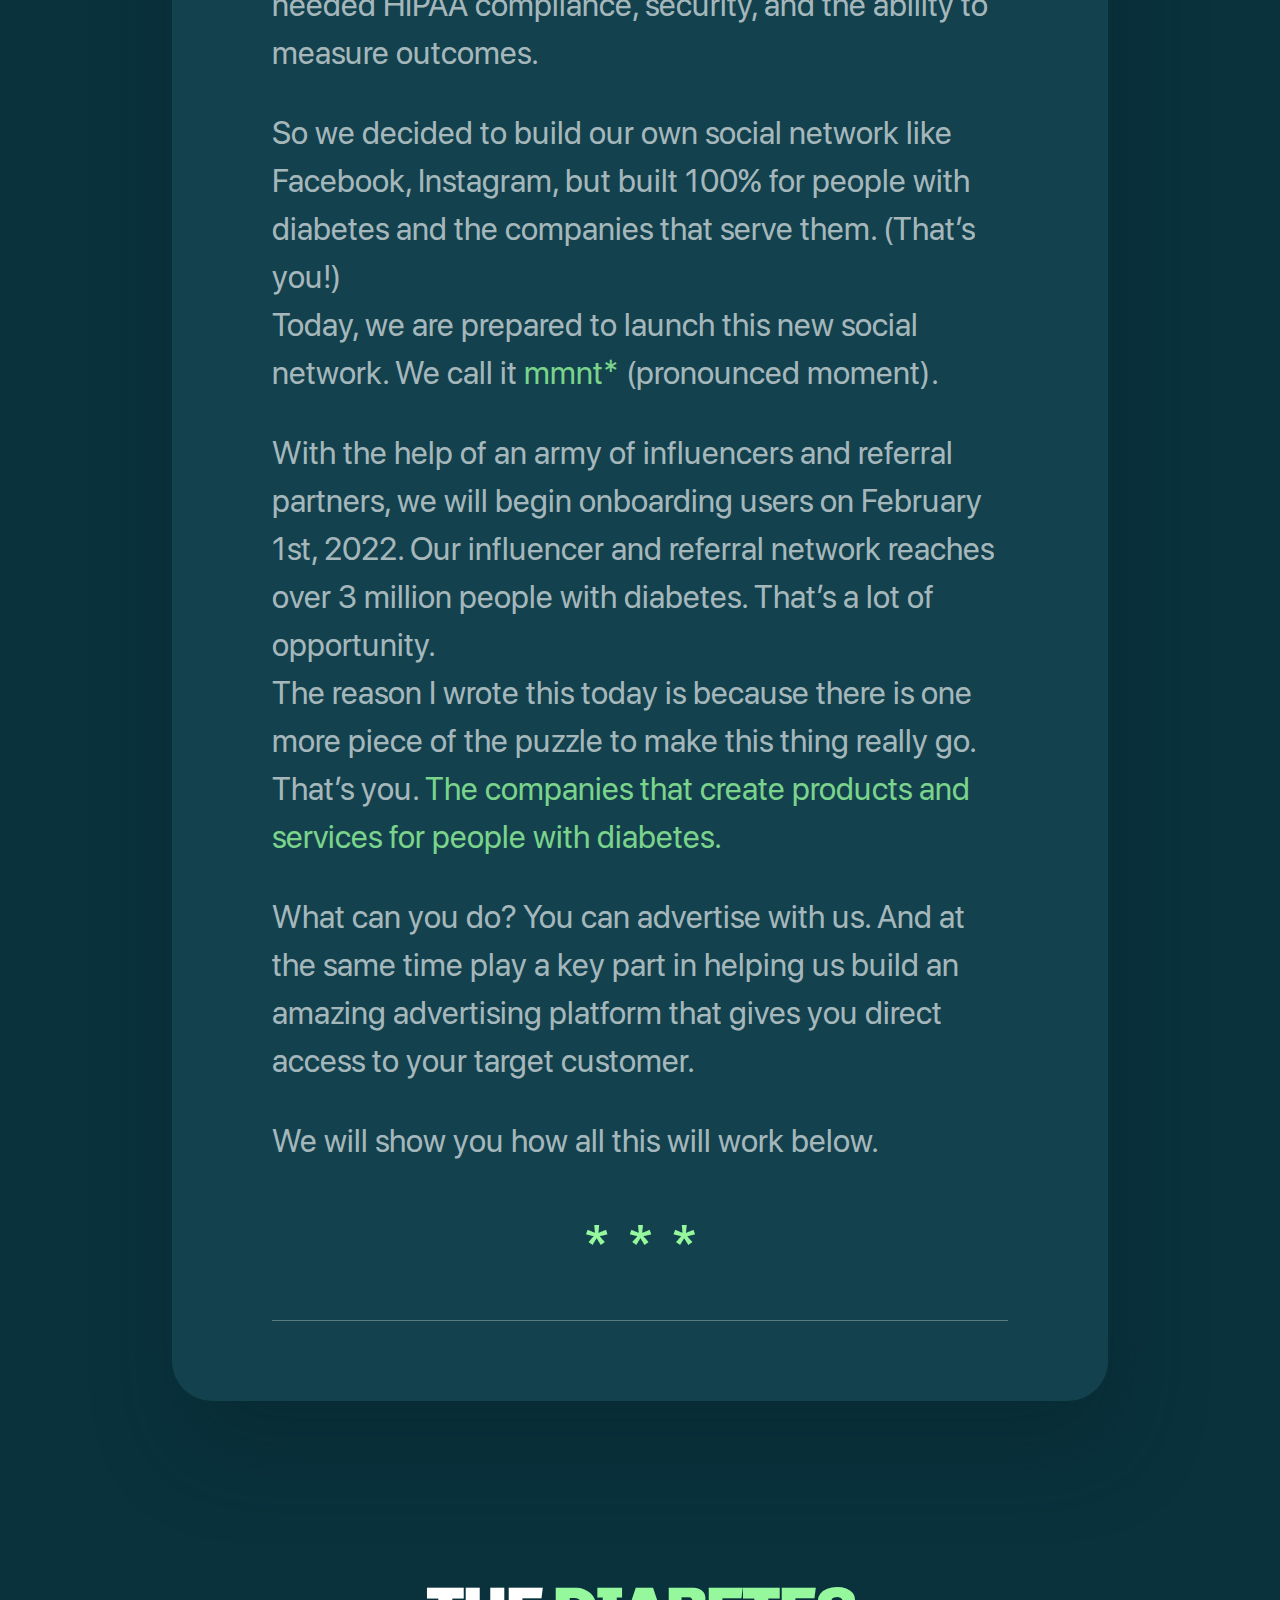
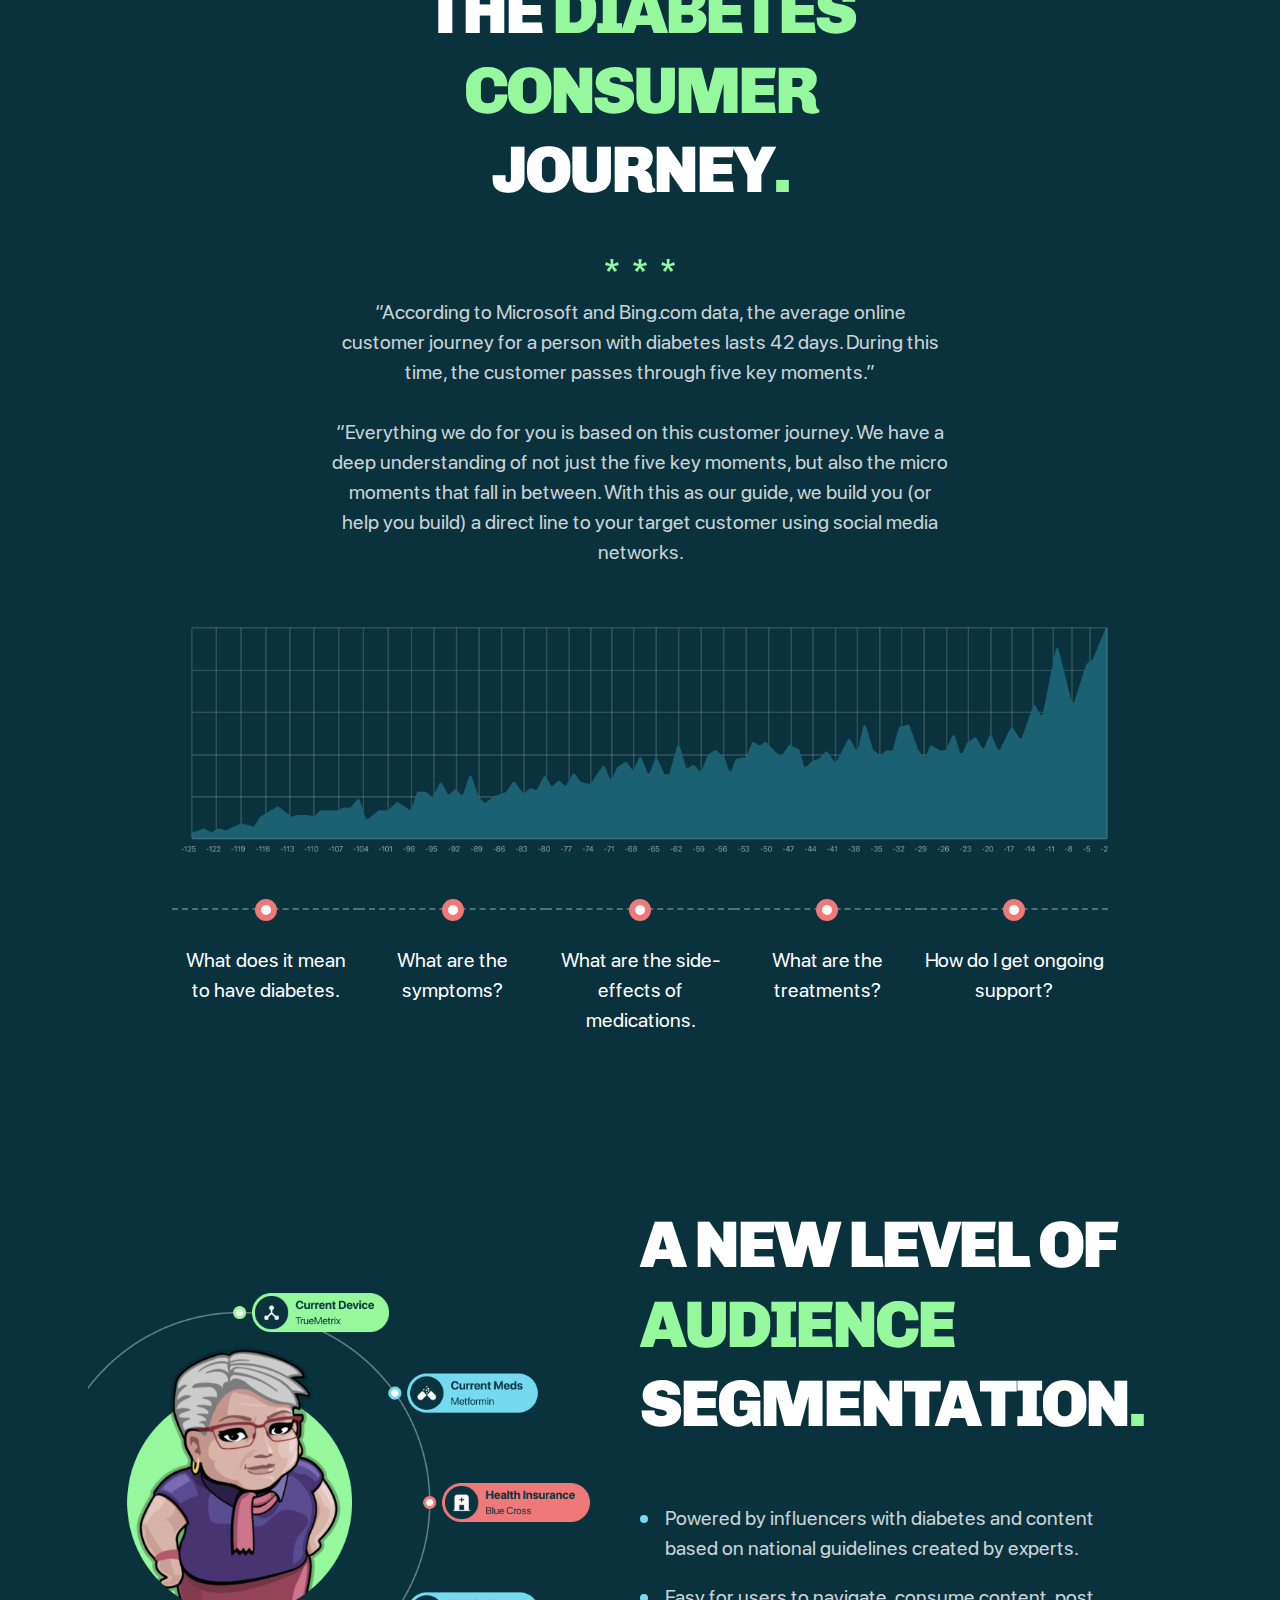
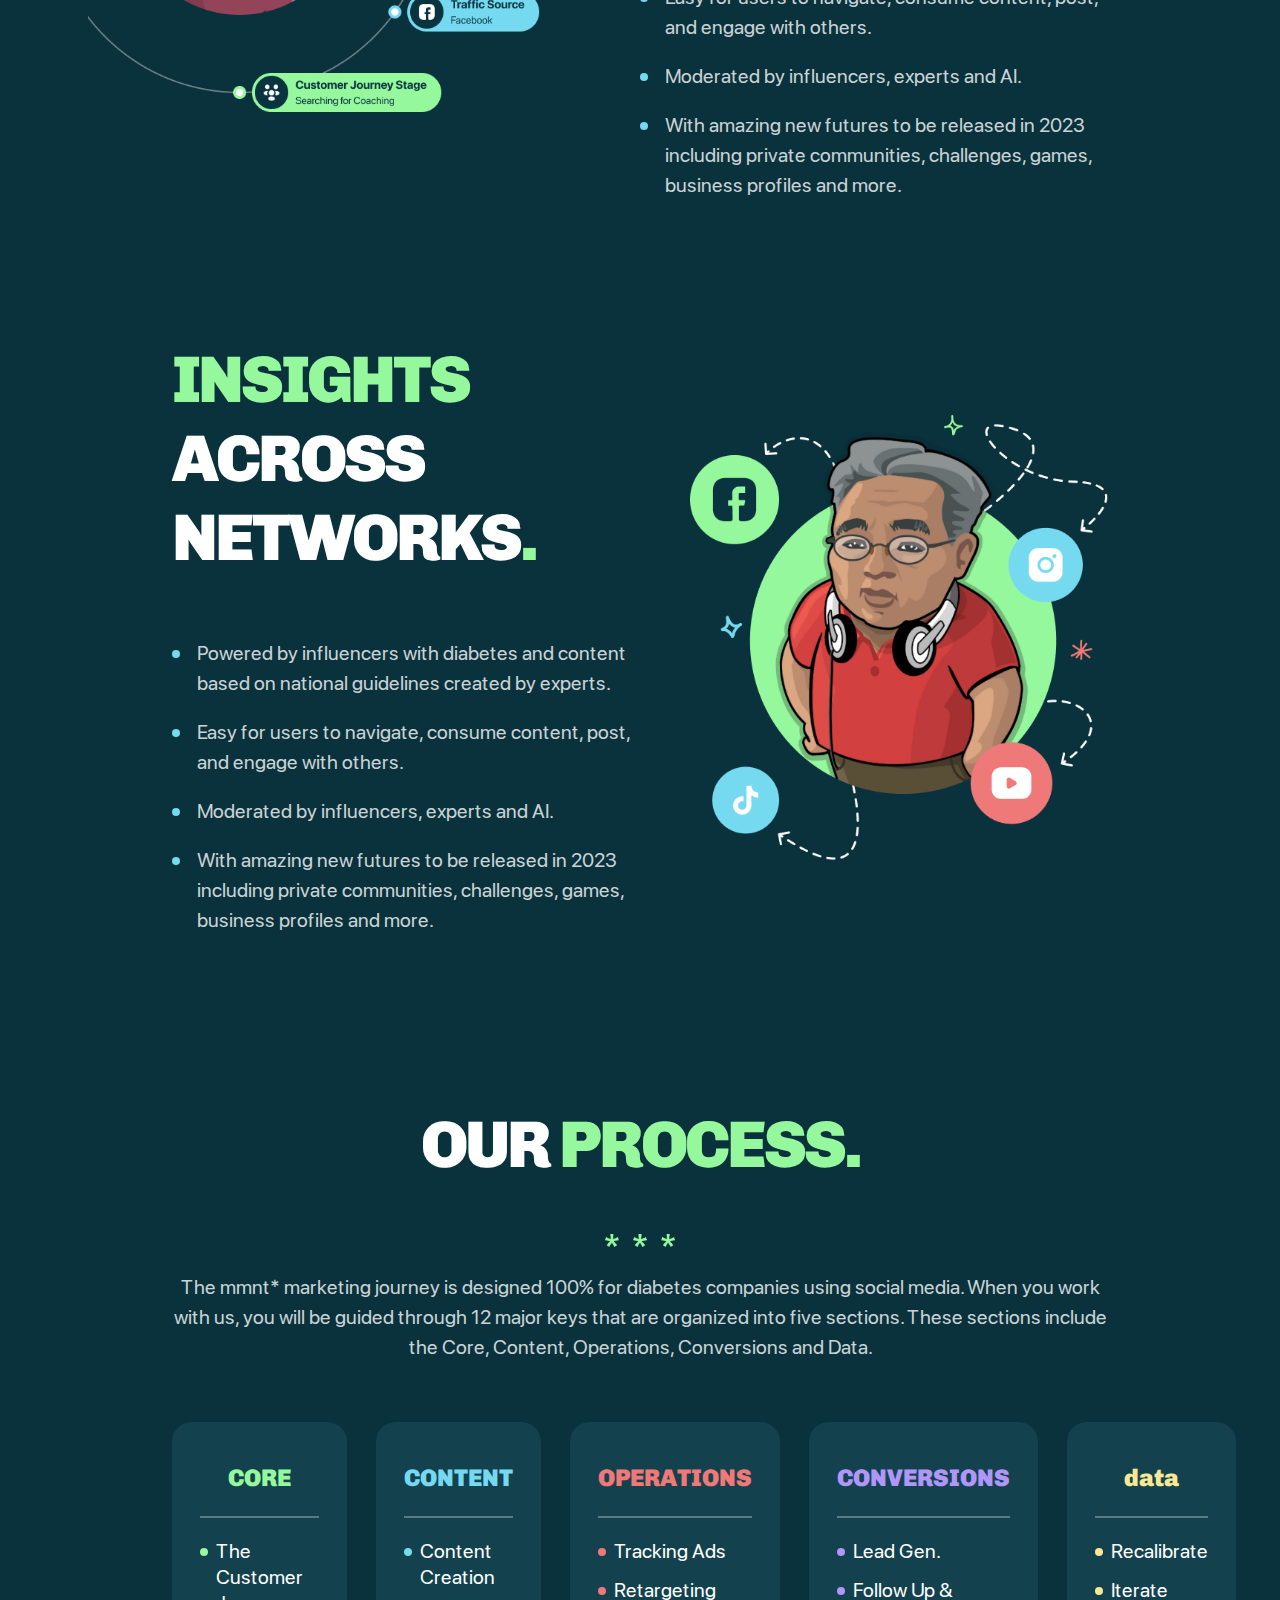
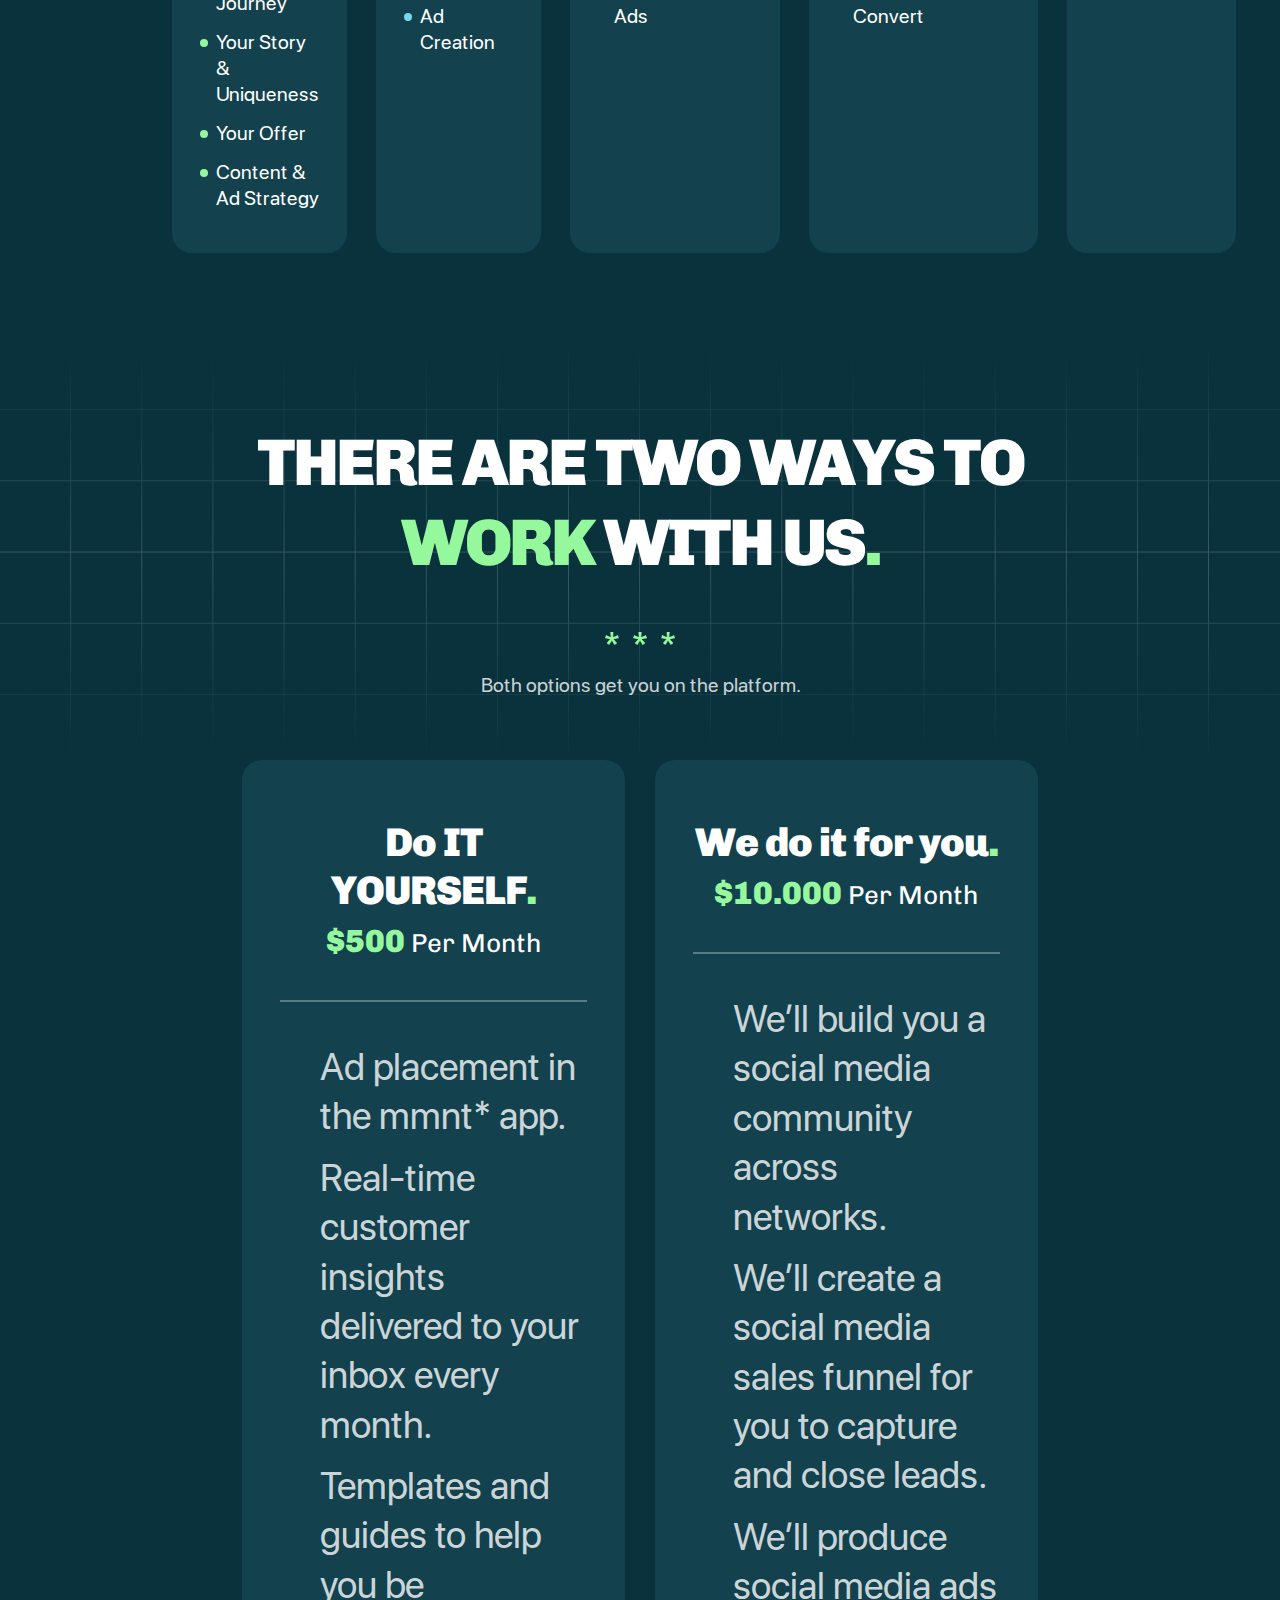
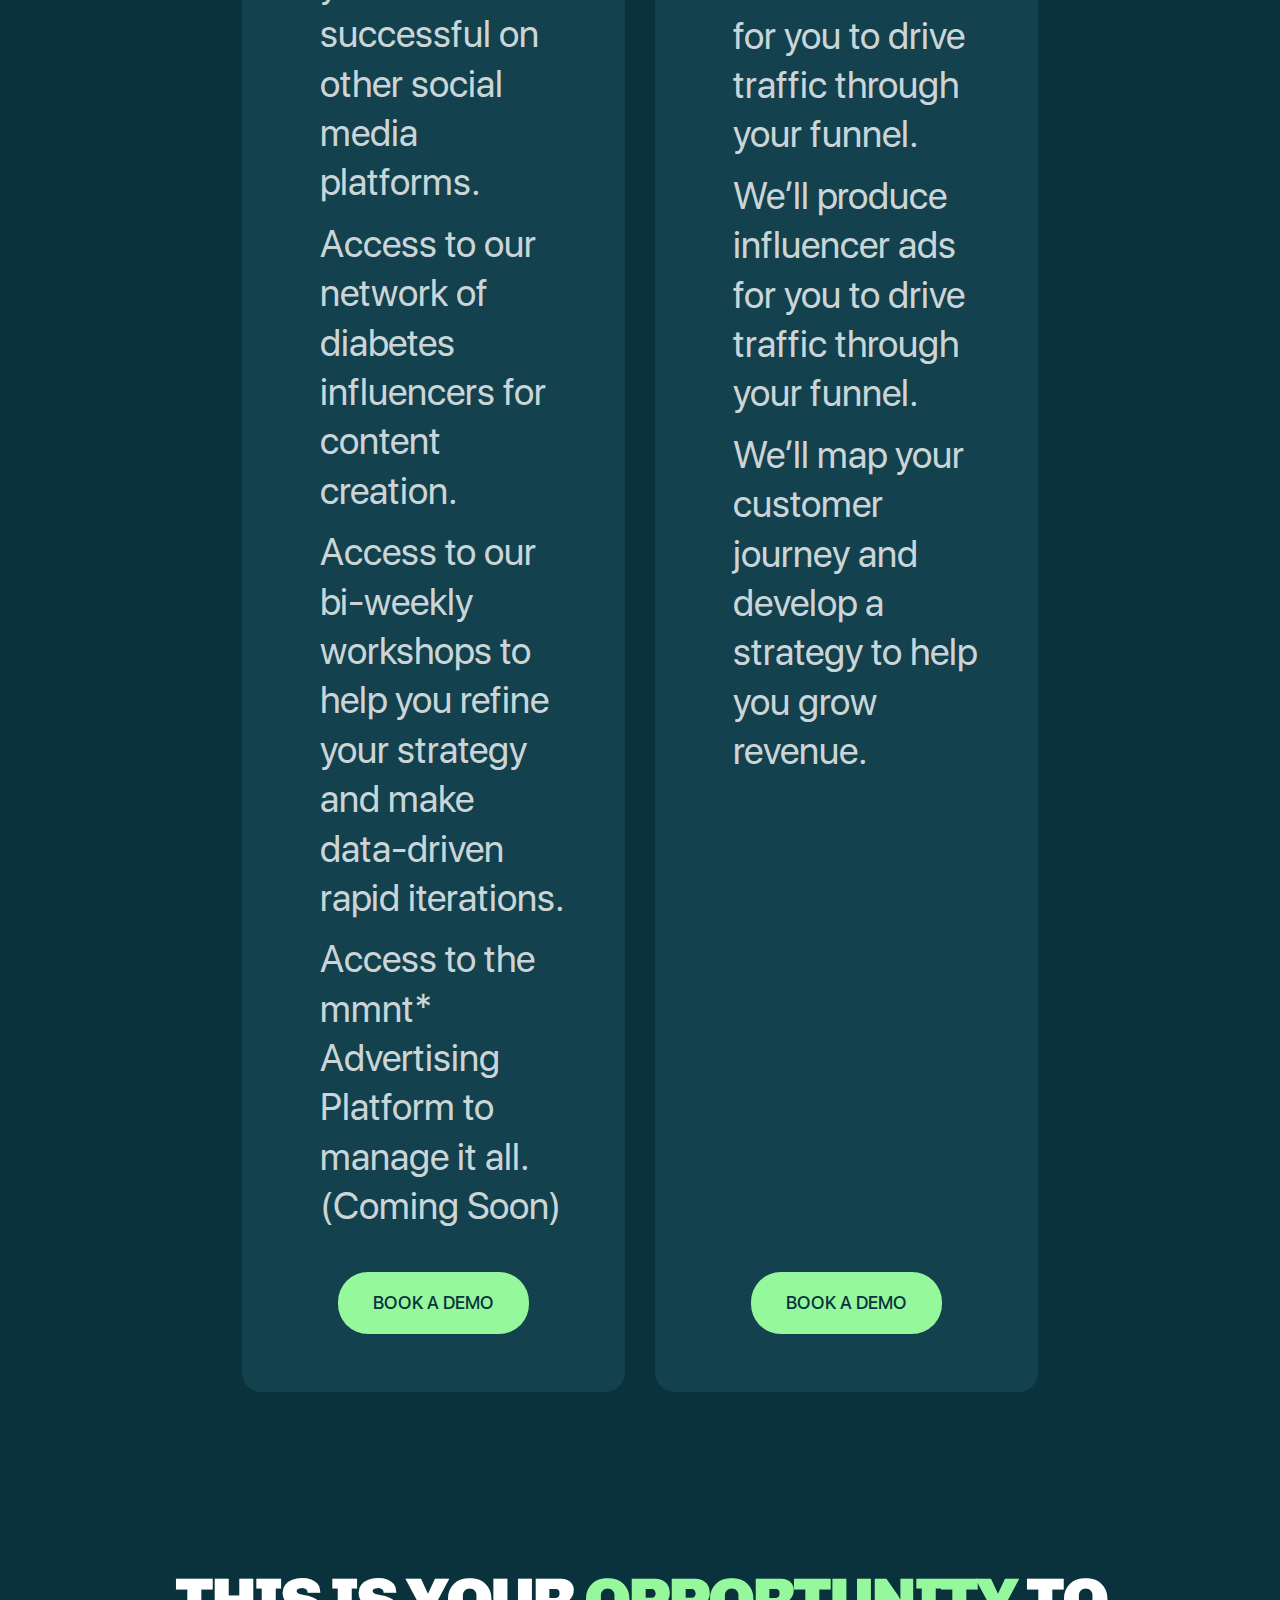
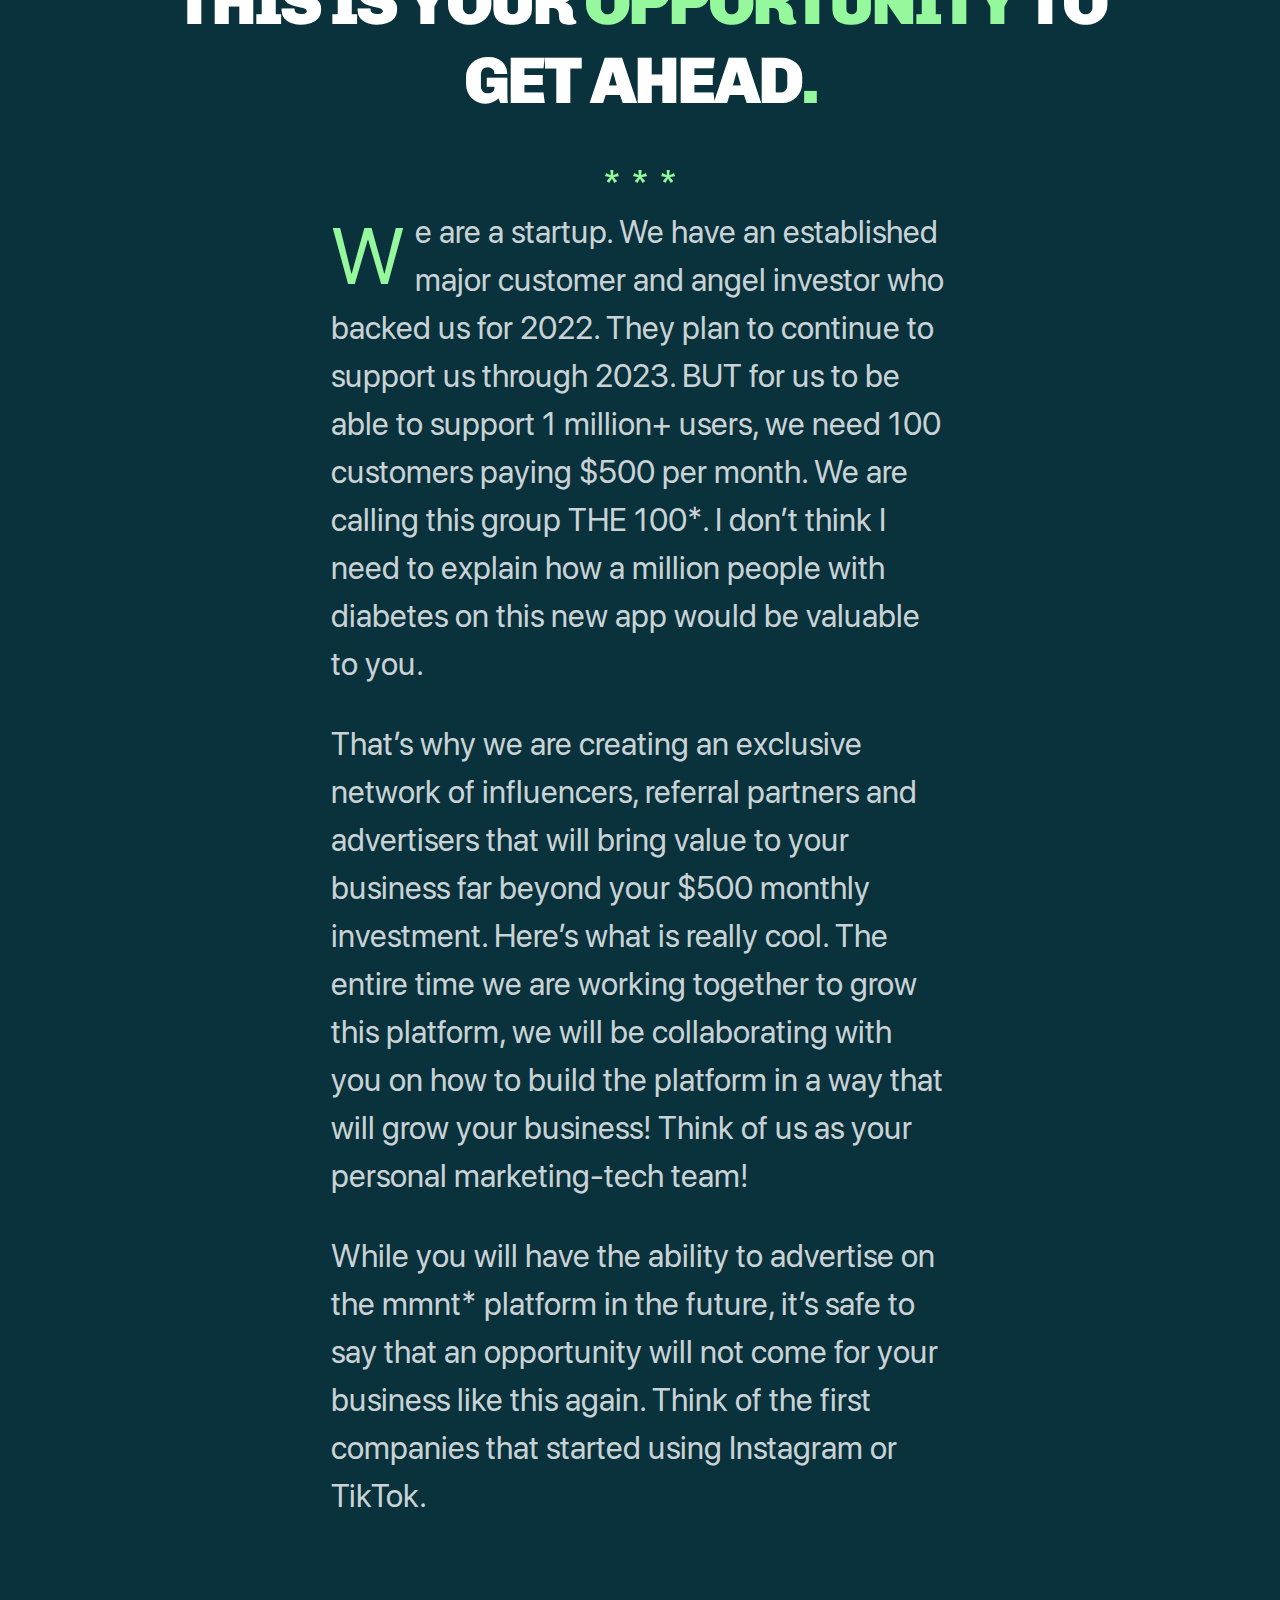
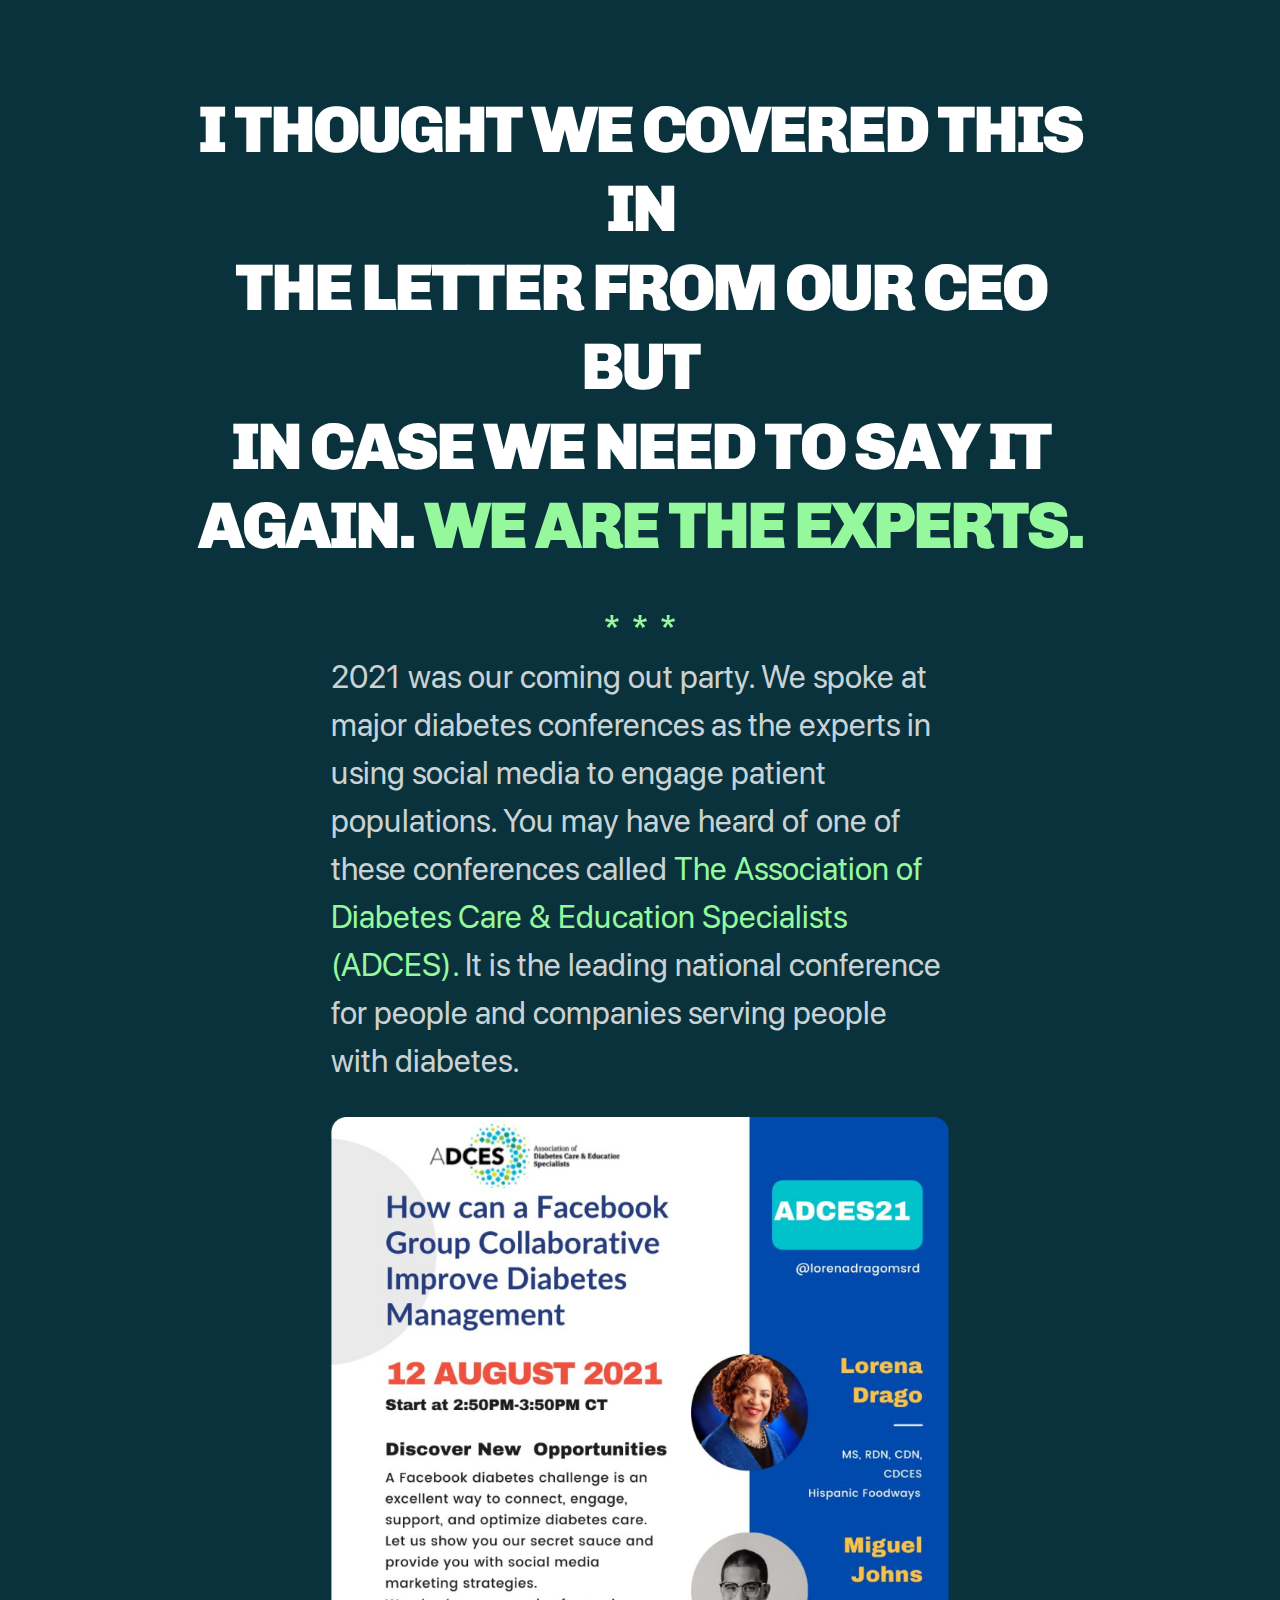
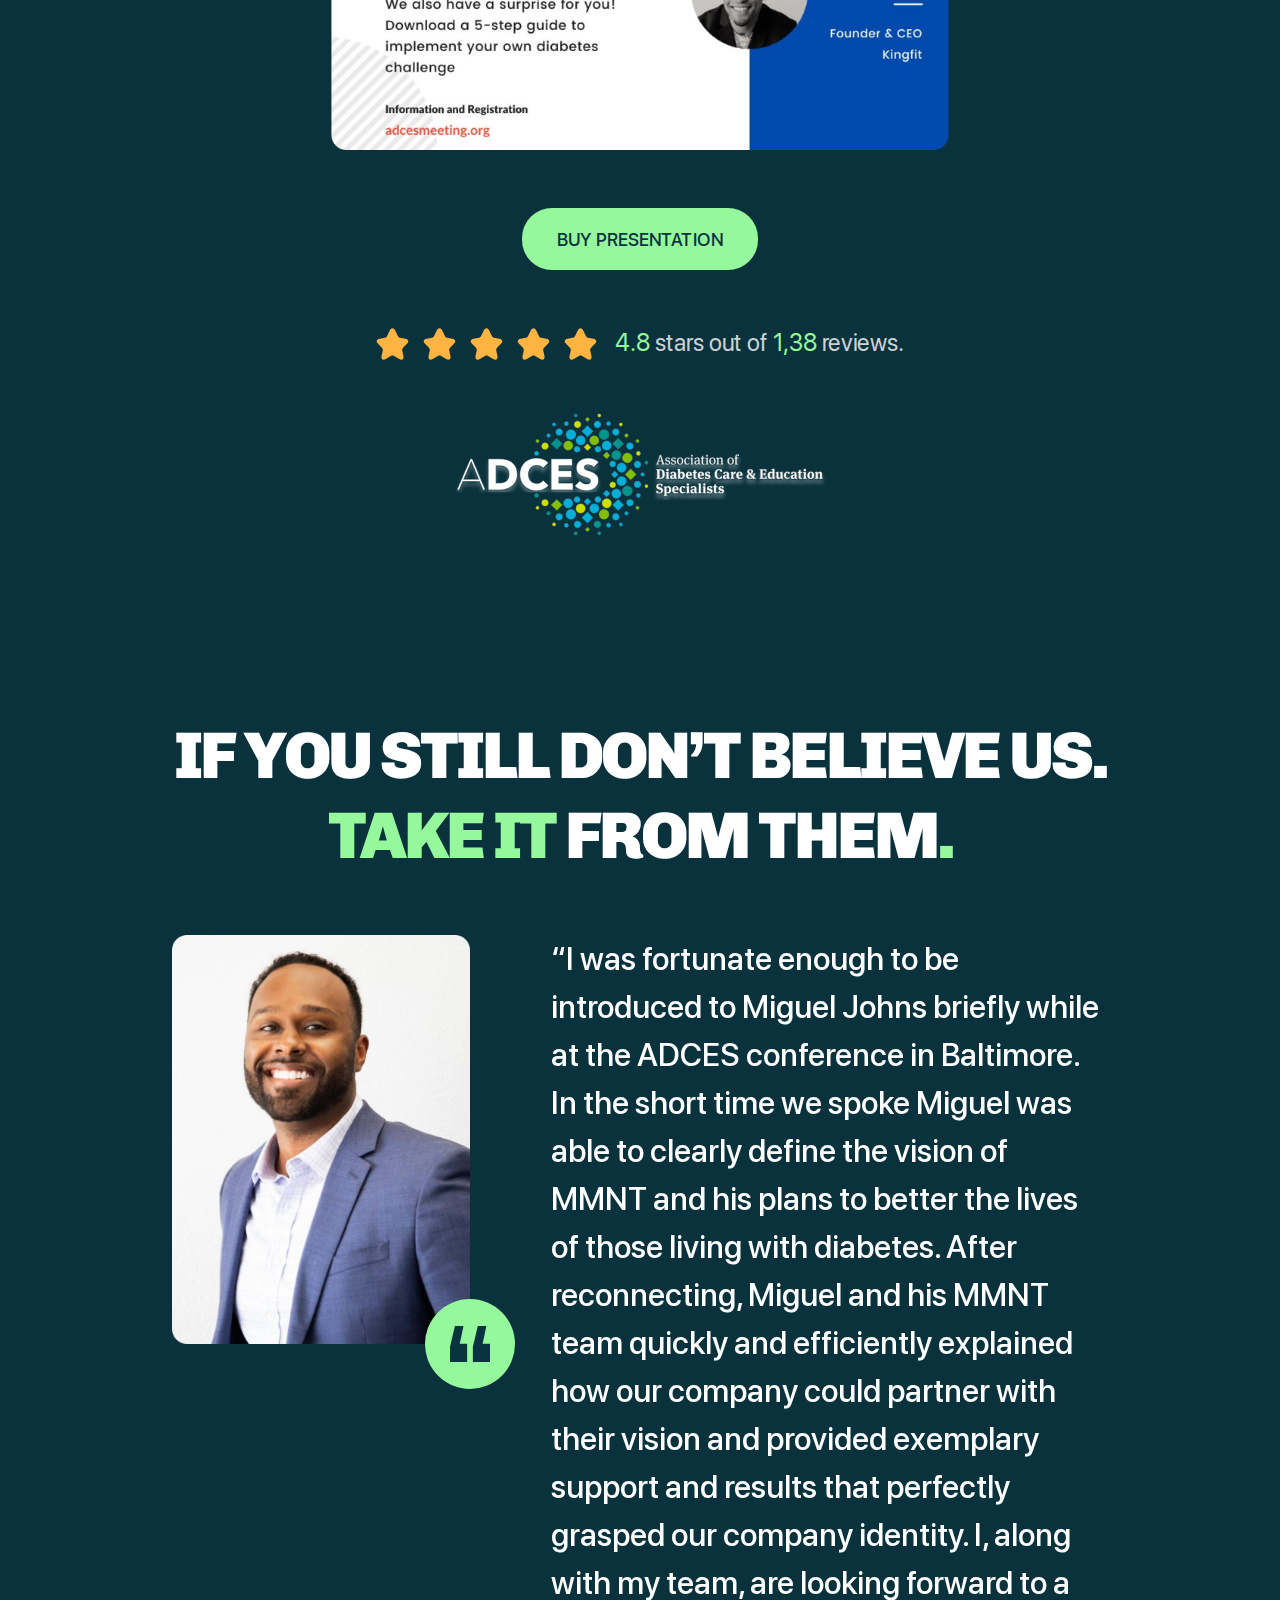
==== commit 2e16b52f: "c" ====
--- a/index.html
+++ b/index.html
@@ -110,6 +110,9 @@
                     <a href="#" class="bottom-button default-button"
                       >BOOK A DEMO</a
                     >
+                  </div>
+                  <div class="hero-mobile__image d-md-none">
+                    <img src="images/mobile-hero-image-glow.png" alt="" />
                   </div>
                 </div>
               </div>
@@ -720,6 +723,7 @@
               >
                 <div class="testimonial-slide">
                   <div class="testimonial-slide__image">
+                    <img src="images/quote-ellipse.svg" alt="" class="quote" />
                     <img
                       src="images/testimonial-person.png"
                       alt=""
@@ -727,7 +731,7 @@
                     />
                   </div>
                   <div class="testimonial__tc">
-                    <p class="bd-m fw-600">
+                    <p class="bd-m fw-500">
                       “I was fortunate enough to be introduced to Miguel Johns
                       briefly while at the ADCES conference in Baltimore. In the
                       short time we spoke Miguel was able to clearly define the
@@ -741,15 +745,16 @@
                     </p>
                     <div class="testimonial__tc__auth">
                       <h4><span class="line"></span>Carlton Bailey</h4>
-                      <h6>
+                      <p class="mb-0">
                         VP of Business Development at Total <br />
                         Medical Supply
-                      </h6>
+                      </p>
                     </div>
                   </div>
                 </div>
                 <div class="testimonial-slide">
                   <div class="testimonial-slide__image">
+                    <img src="images/quote-ellipse.svg" alt="" class="quote" />
                     <img
                       src="images/testimonial-person.png"
                       alt=""
@@ -757,7 +762,7 @@
                     />
                   </div>
                   <div class="testimonial__tc">
-                    <p class="bd-m fw-600">
+                    <p class="bd-m fw-500">
                       “I was fortunate enough to be introduced to Miguel Johns
                       briefly while at the ADCES conference in Baltimore. In the
                       short time we spoke Miguel was able to clearly define the
@@ -771,10 +776,10 @@
                     </p>
                     <div class="testimonial__tc__auth">
                       <h4><span class="line"></span>Carlton Bailey</h4>
-                      <h6>
+                      <p class="mb-0">
                         VP of Business Development at Total <br />
                         Medical Supply
-                      </h6>
+                      </p>
                     </div>
                   </div>
                 </div>
@@ -830,14 +835,15 @@
               <div class="faqs-wrapper" id="faq-parent">
                 <!-- single-faq -->
                 <div class="single-faq">
-                  <div
+                  <a
+                    href="#"
                     class="single-faq__title collapsed"
                     data-bs-toggle="collapse"
                     data-bs-target="#faq-1"
                   >
-                    <h3>What is MMNT ?</h3>
-                    <div class="ind"></div>
-                  </div>
+                    <h3 class="mb-0">What is MMNT ?</h3>
+                    <div class="ind"><i class="far fa-chevron-down"></i></div>
+                  </a>
                   <div
                     class="single-faq__body collapse"
                     id="faq-1"
@@ -856,14 +862,15 @@
                 <!-- single-faq-end -->
                 <!-- single-faq -->
                 <div class="single-faq">
-                  <div
+                  <a
+                    href="#"
                     class="single-faq__title collapsed"
                     data-bs-toggle="collapse"
                     data-bs-target="#faq-2"
                   >
-                    <h3>What is MMNT ?</h3>
-                    <div class="ind"></div>
-                  </div>
+                    <h3 class="mb-0">What is MMNT ?</h3>
+                    <div class="ind"><i class="far fa-chevron-down"></i></div>
+                  </a>
                   <div
                     class="single-faq__body collapse"
                     id="faq-2"
@@ -882,14 +889,15 @@
                 <!-- single-faq-end -->
                 <!-- single-faq -->
                 <div class="single-faq">
-                  <div
+                  <a
+                    href="#"
                     class="single-faq__title collapsed"
                     data-bs-toggle="collapse"
                     data-bs-target="#faq-3"
                   >
-                    <h3>What is MMNT ?</h3>
-                    <div class="ind"></div>
-                  </div>
+                    <h3 class="mb-0">What is MMNT ?</h3>
+                    <div class="ind"><i class="far fa-chevron-down"></i></div>
+                  </a>
                   <div
                     class="single-faq__body collapse"
                     id="faq-3"
@@ -908,14 +916,15 @@
                 <!-- single-faq-end -->
                 <!-- single-faq -->
                 <div class="single-faq">
-                  <div
+                  <a
+                    href="#"
                     class="single-faq__title collapsed"
                     data-bs-toggle="collapse"
                     data-bs-target="#faq-4"
                   >
-                    <h3>What is MMNT ?</h3>
-                    <div class="ind"></div>
-                  </div>
+                    <h3 class="mb-0">What is MMNT ?</h3>
+                    <div class="ind"><i class="far fa-chevron-down"></i></div>
+                  </a>
                   <div
                     class="single-faq__body collapse"
                     id="faq-4"
@@ -943,7 +952,7 @@
       <!-- footer-section -->
       <footer class="footer-section">
         <div class="container">
-          <div class="footer-top">
+          <div class="footer__top">
             <div class="cont-blk cont-blk--center">
               <h2 class="h2">
                 Are you ready to be a part of THE
--- a/style.css
+++ b/style.css
@@ -168,9 +168,9 @@
   width: 100%;
   overflow: hidden;
 }
-@media (max-width: 1399px) and (min-width: 1200px) {
+@media (max-width: 1399px) and (min-width: 992px) {
   .container {
-    max-width: 1140px;
+    max-width: 960px;
   }
 }
 @media (min-width: 1400px) {
@@ -881,4 +881,252 @@
   margin: 45px 0 0;
   width: 411px;
 }
-/* ---collaborative-section---end */+/* ---collaborative-section---end */
+
+
+/* ---testimonial-section--- */
+.testimonial-section {
+  padding: 85px; 
+}
+.testimonial-section__inner {
+
+}
+.testimonial-section__title {
+
+}
+
+.testimonial-slider {
+
+}
+.testimonial-slider .owl-nav {
+  position: absolute;
+  bottom: 0;
+  right: 0;
+}
+.testimonial-slide {
+  display: flex;
+  align-items: start;
+  justify-content: space-between;
+}
+.testimonial-slide__image {
+  width: 31.8%;
+  flex-shrink: 0;
+  position: relative;
+}
+.testimonial-slide__image .img {
+  width: 100% !important;
+}
+.testimonial-slide__image .quote {
+  width: 90px !important;
+  position: absolute;
+  bottom: 0;
+  right: 0;
+  transform: translate(50%,50%);
+}
+.testimonial__tc {
+  width: 59.5%;
+}
+.testimonial__tc p {
+  color: #fff;
+}
+.testimonial__tc__auth {
+  margin: 10px 0 0;
+}
+.testimonial__tc__auth h4 {
+  font-size: 24px;
+  margin: 0 0 14px;
+  gap: 12px;
+  display: flex;
+  align-items: center;
+  font-weight: 900;
+}
+.testimonial__tc__auth h4 .line {
+  height: 4px;
+  width: 18px;
+  background: var(--theme__color1);
+  display: block;
+  margin: 0;
+}
+.testimonial__tc__auth p {
+  color: rgba(255, 255, 255, 0.8);
+}
+/* ---testimonial-section---end */
+
+
+/* ---slider-arrow--- */
+.slider-arrow-1 .owl-nav  {
+  display: flex;
+  align-items: center;
+  gap: 21px;
+}
+.slider-arrow-1 .owl-nav button  {
+  height: 60px;
+  width: 60px;
+  font-size: 12px !important;
+  display: flex;
+  align-items: center;
+  justify-content: center;
+  text-align: center;
+  opacity: 0.4;
+  transition:0.3s;
+  border: 2px solid #ffff !important;
+  border-radius: 50%;
+}
+.slider-arrow-1 .owl-nav button:hover  {
+  opacity: 1;
+}
+/* ---slider-arrow---end */
+
+
+/* ---cta-section--- */
+.cta-section {
+  padding: 85px 0;
+}
+.cta-section__inner {
+
+}
+.cta-section__title {
+
+}
+
+.cta-form {
+  border-radius: 50px;
+  margin: 0 auto;
+  width: 816px;
+  display: flex;
+}
+.cta-form .input {
+  padding: 10px 31px;
+  height: 62px;
+  color: #6F8388;
+  width: 0;
+  flex-grow: 1;
+  border-radius: 50px 0 0 50px;
+  border: 1px solid transparent;
+}
+.cta-form .submit {
+  padding: 10px 37px;
+  font-weight: 500;
+  color: #09343F;
+  background: var(--theme__color1);
+  border: 1px solid transparent;
+  border-radius: 0 50px 50px 0;
+}
+/* ---cta-section---end */
+
+
+/* ---faq-section--- */
+.faq-section {
+  padding: 85px 0;
+}
+.faq-section__inner {
+
+}
+.faq-section__title {
+
+}
+
+.faqs-wrapper {
+  width: 66%;
+  margin: 0 auto;
+}
+.single-faq {
+  border-bottom: 1px solid #FFFFFF4D;
+}
+.single-faq:last-child {
+  border-bottom: none;
+}
+.single-faq__title {
+	padding: 45px 0;
+	display: flex;
+	align-items: center;
+	justify-content: space-between;
+}
+.single-faq__title h3 {
+  font-size: 32px;
+  font-weight: 700;
+}
+.single-faq__title .ind {
+  font-size: 20px;
+  color: var(--theme__color1);
+  transition: 0.3s;
+}
+.single-faq__title:not(.collapsed) .ind {
+  transform: rotate(180deg);
+}
+.single-faq__body {
+
+}
+.single-faq__body__inner {
+  padding: 0 40px 50px 0;
+}
+.single-faq__body__inner p {
+  color: #fff;
+}
+/* ---faq-section---end */
+
+
+/* ---footer-section--- */
+.footer-section {
+
+  background: #13424E;
+}
+
+.footer__top {
+  padding: 100px 10% 85px;
+}
+
+.footer__main-row {
+  padding: 80px 0 60px;
+  border-top: 2px solid rgba(255, 255, 255, 0.3);
+  display: flex;
+}
+.footer__main-row h4 {
+  font-size: 24px;
+  margin: 0 0 30px;
+  font-weight: 800;
+  color: rgba(255, 255, 255, 0.8);
+}
+.footer__about-column {
+  width: 50%;
+  padding-right: 20%;
+}
+.footer__logo {
+  width: 197px;
+  margin: 0 0 33px;
+  display: block;
+}
+.footer__logo img {
+
+}
+.footer__about-column p {
+
+}
+.footer__menu-column {
+  width: 18%;
+}
+.footer-menu {
+  display: flex;
+  flex-direction: column;
+  gap: 22px;
+}
+.footer-menu li {
+
+}
+.footer-menu li a {
+  gap: 12px;
+  color: rgba(255, 255, 255, 0.8);
+  display: flex;
+  align-items: center;
+}
+.footer-menu li a:hover {
+  color: var(--theme__color1);
+}
+.footer-menu li a .icon {
+  width: 22px;
+  align-items: center;
+  justify-content: center;
+  text-align: center;
+  flex-shrink: 0;
+}
+/* ---footer-section---end */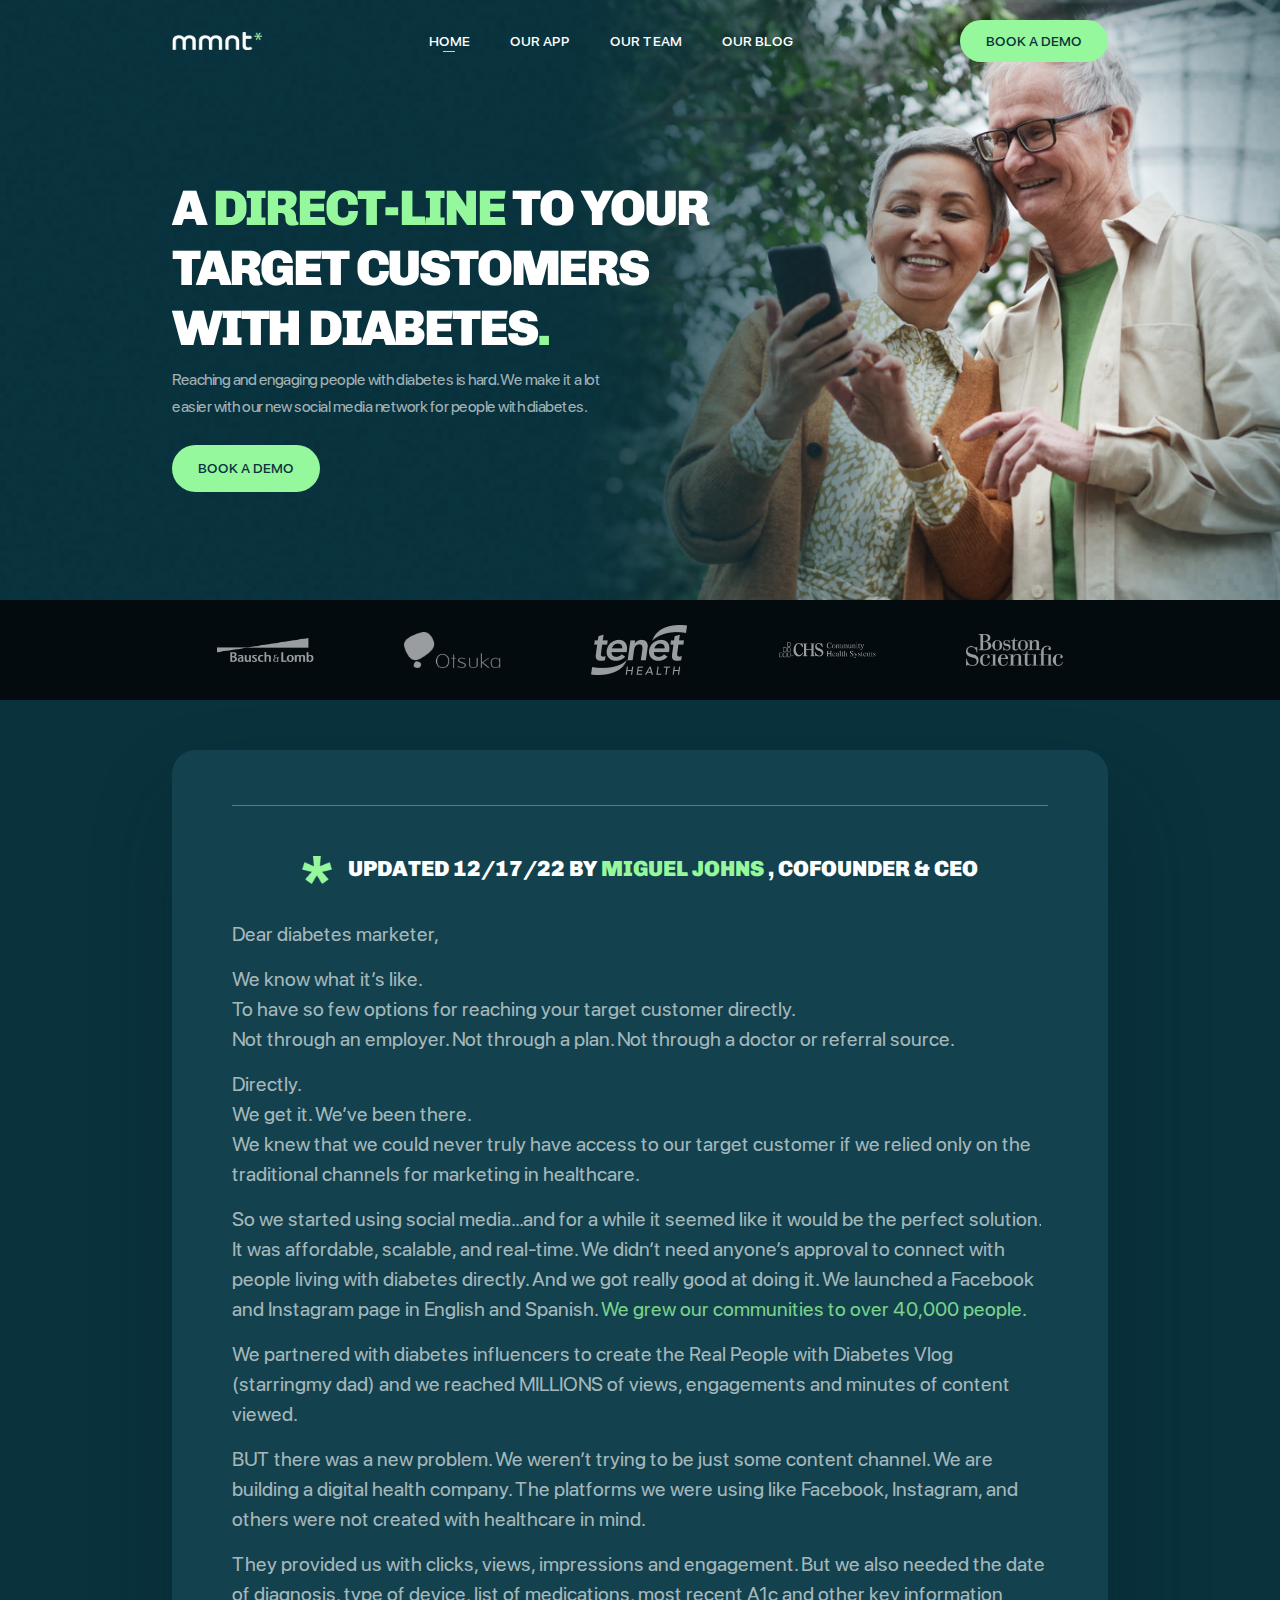
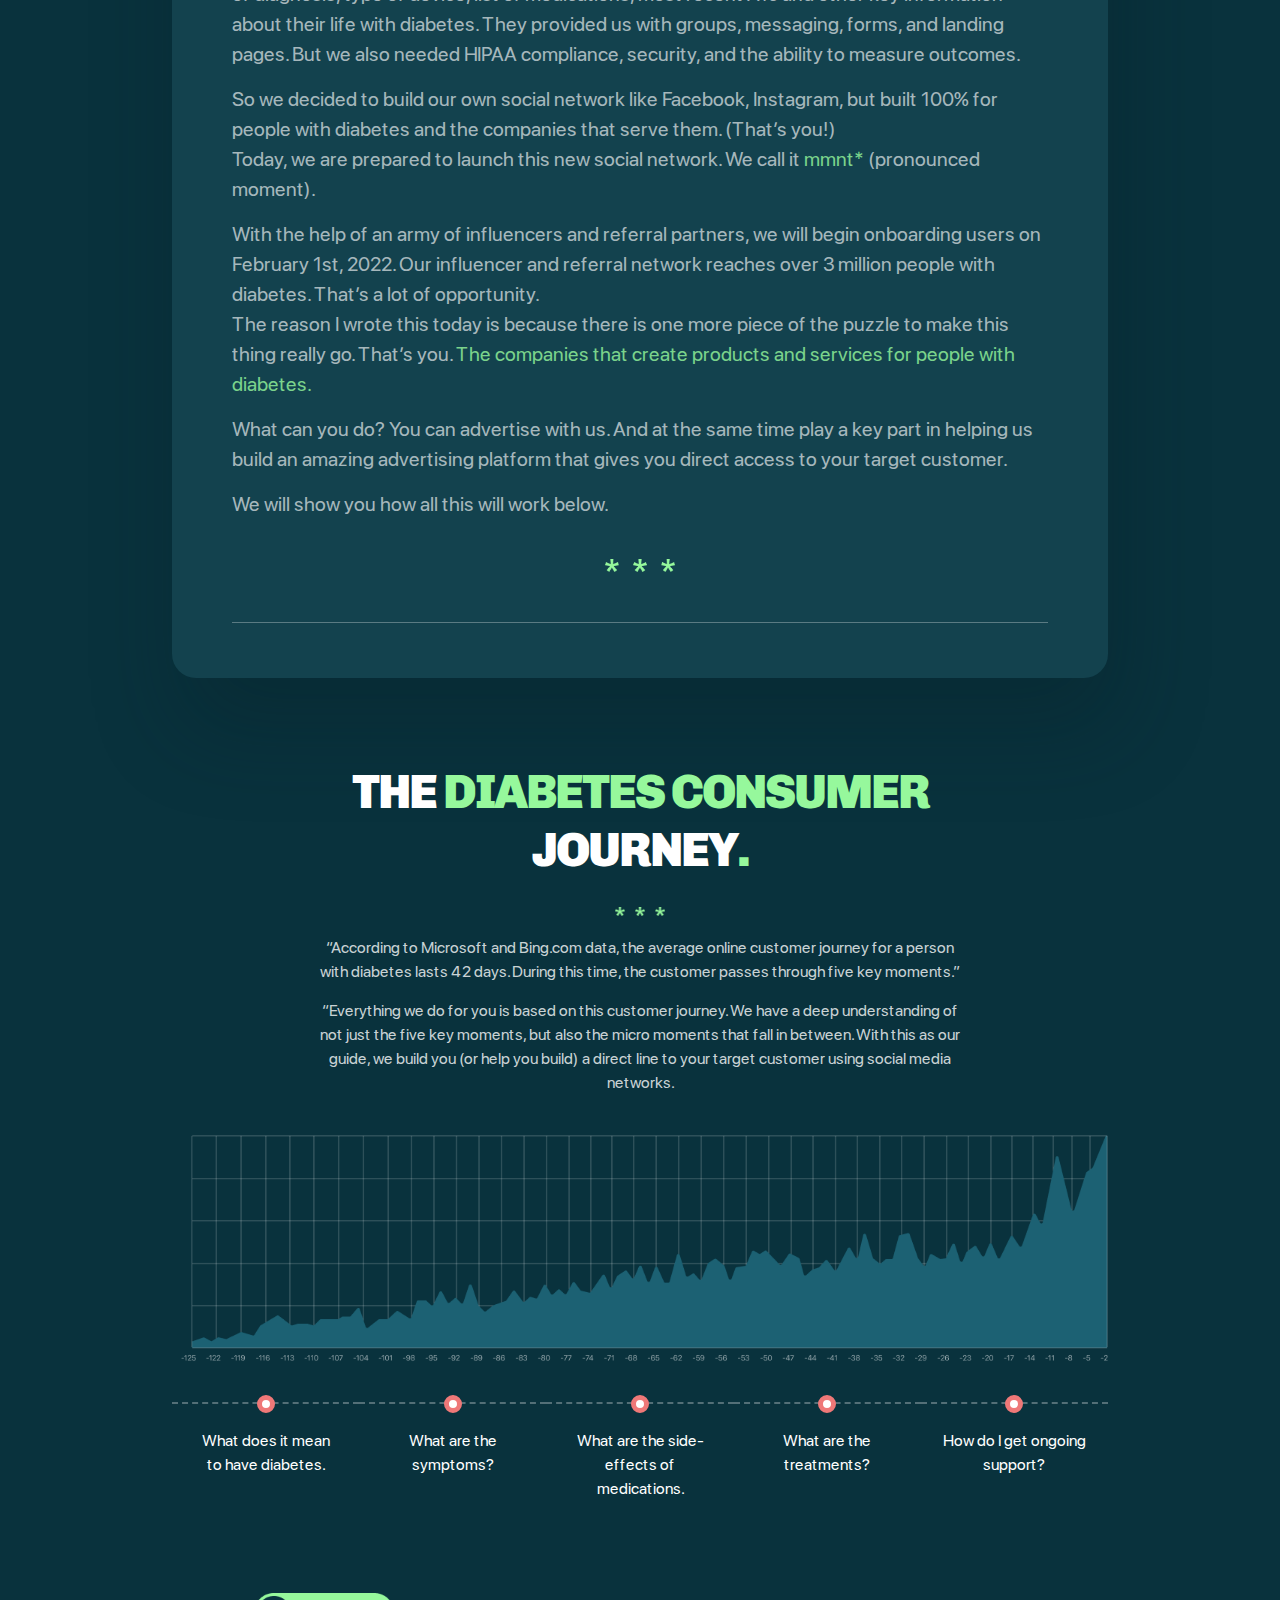
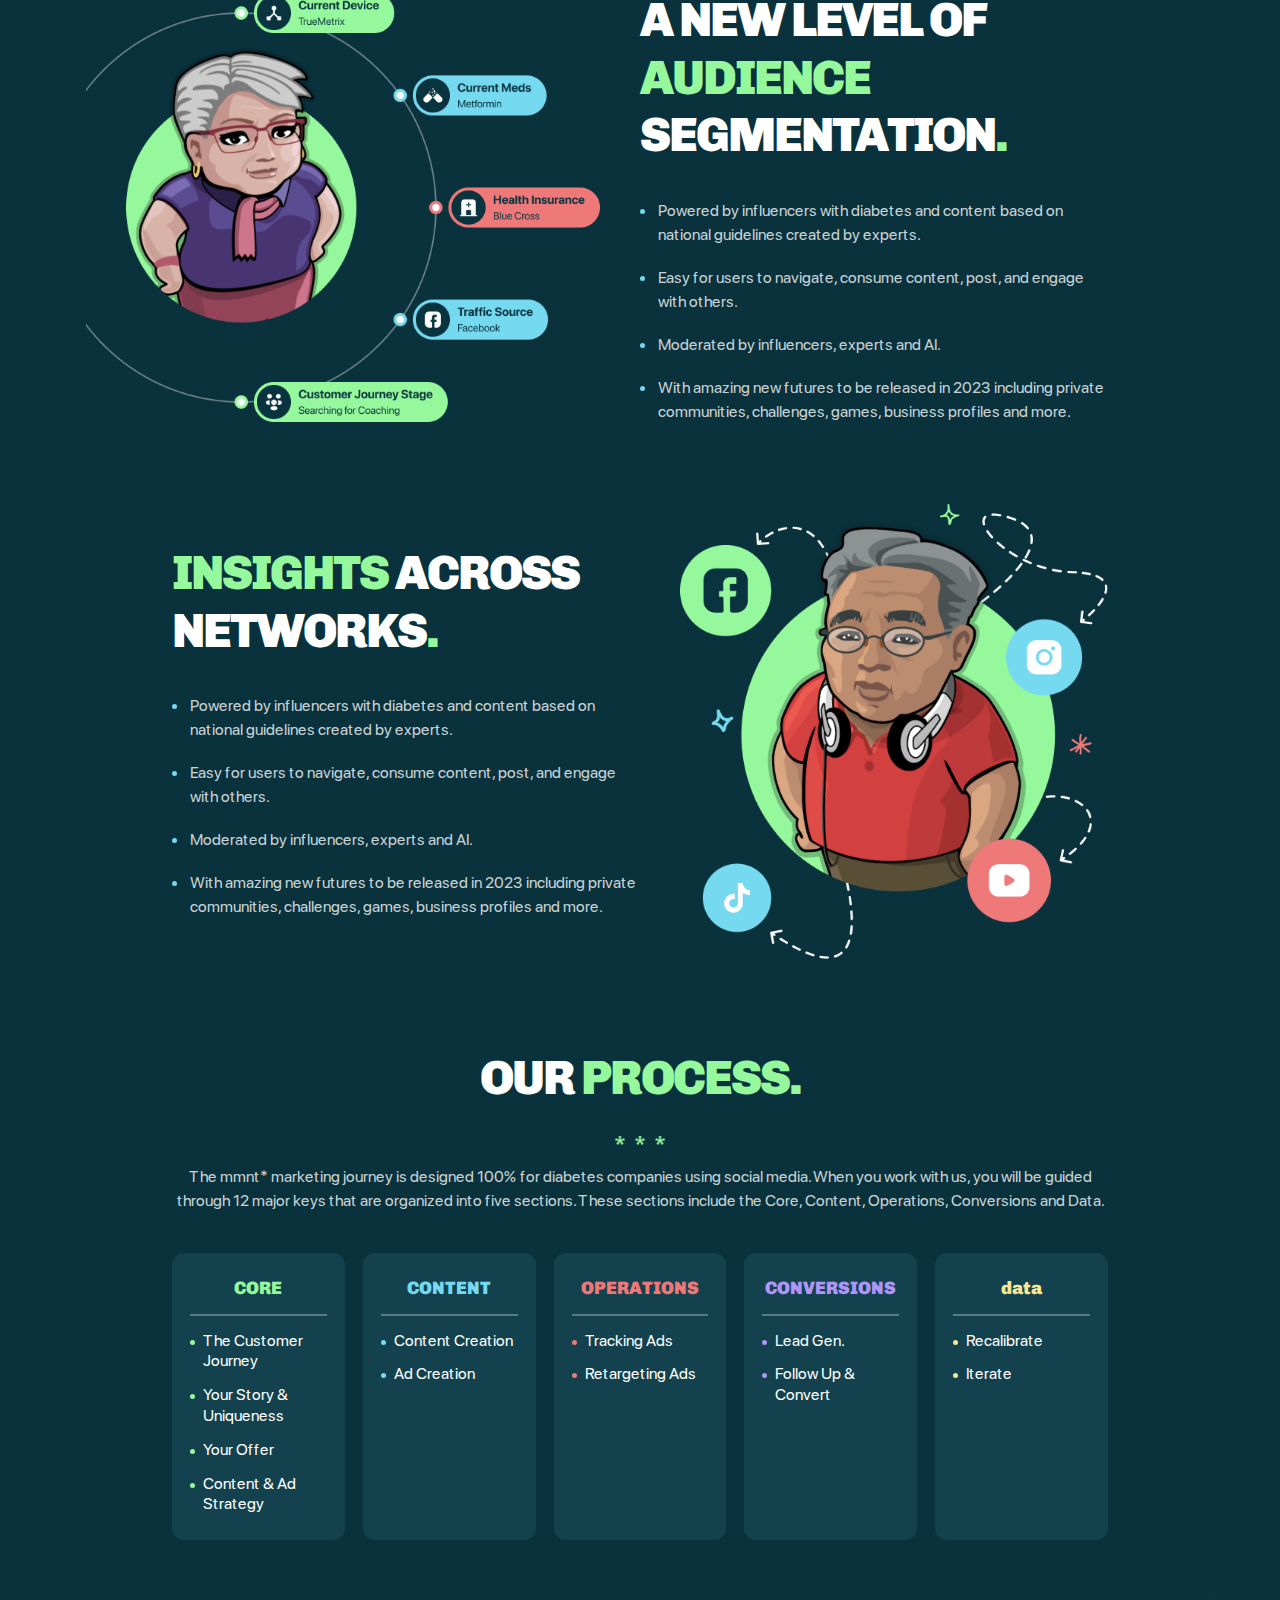
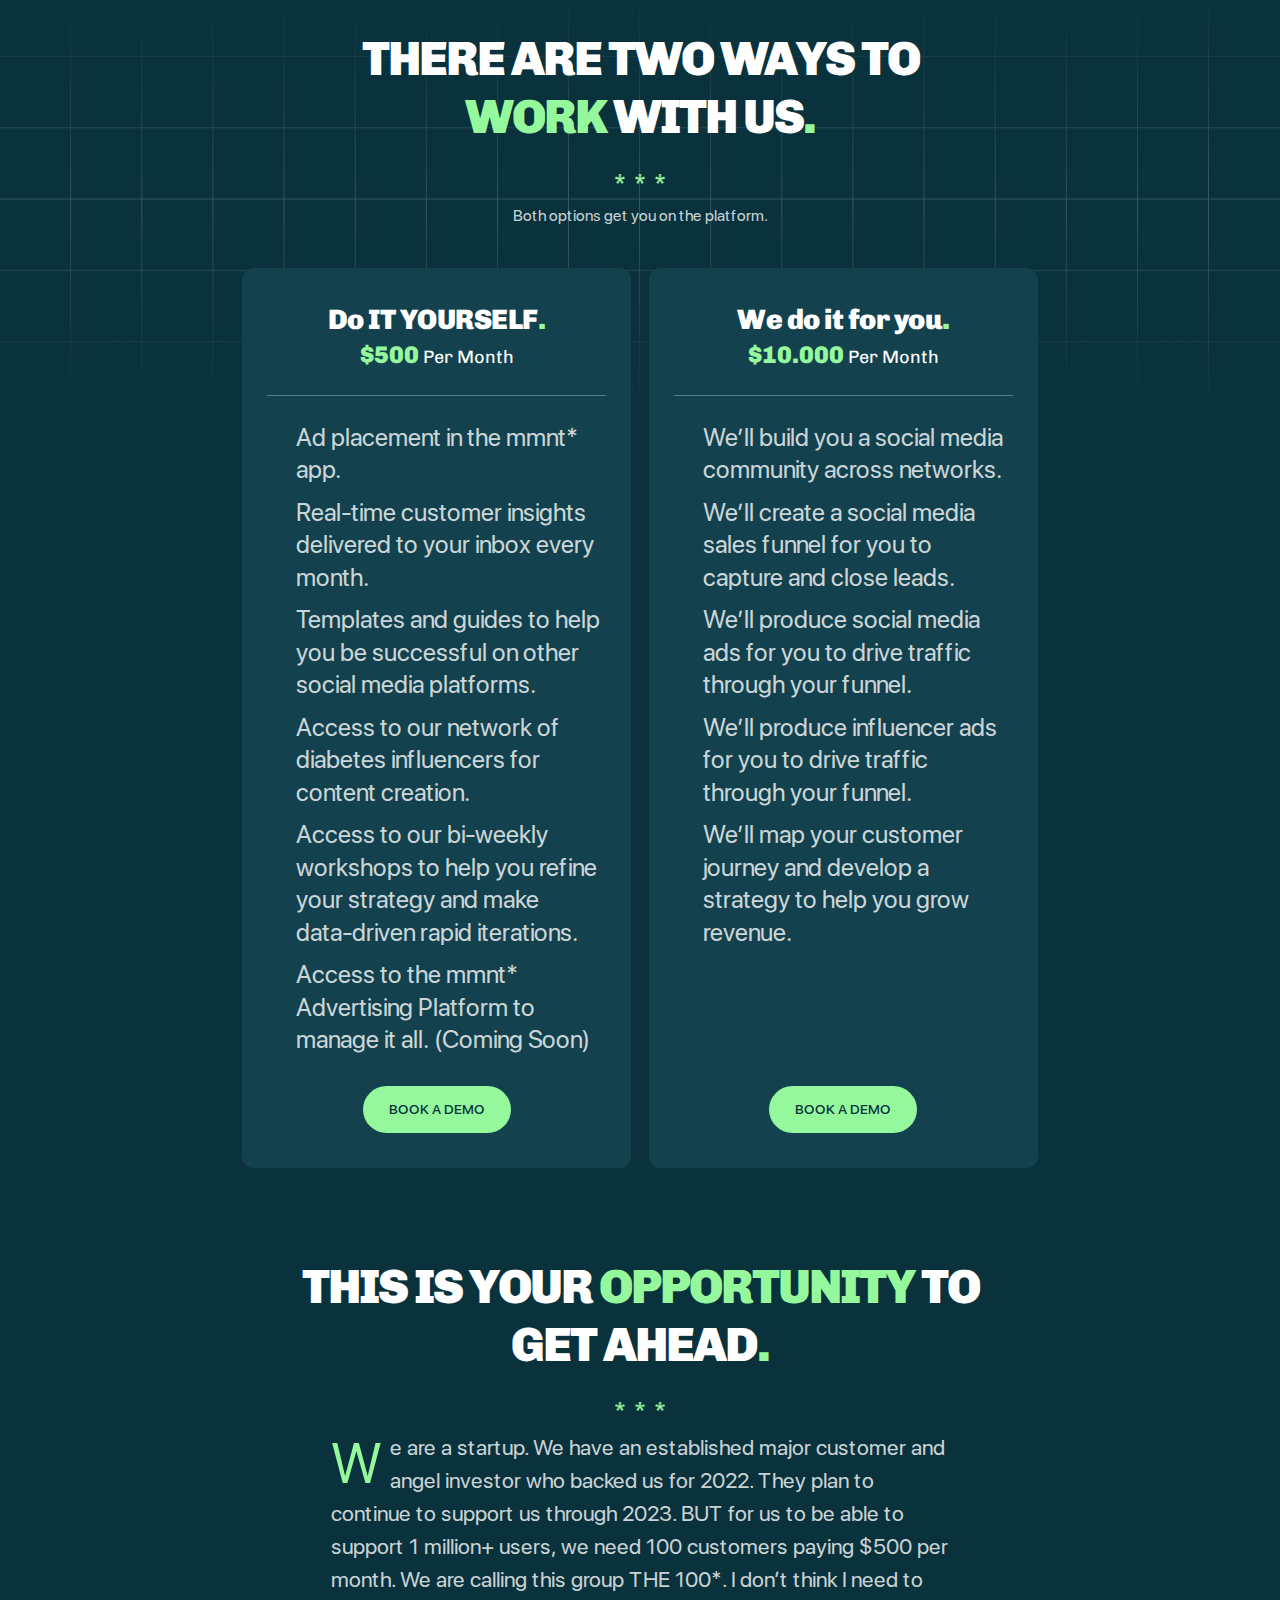
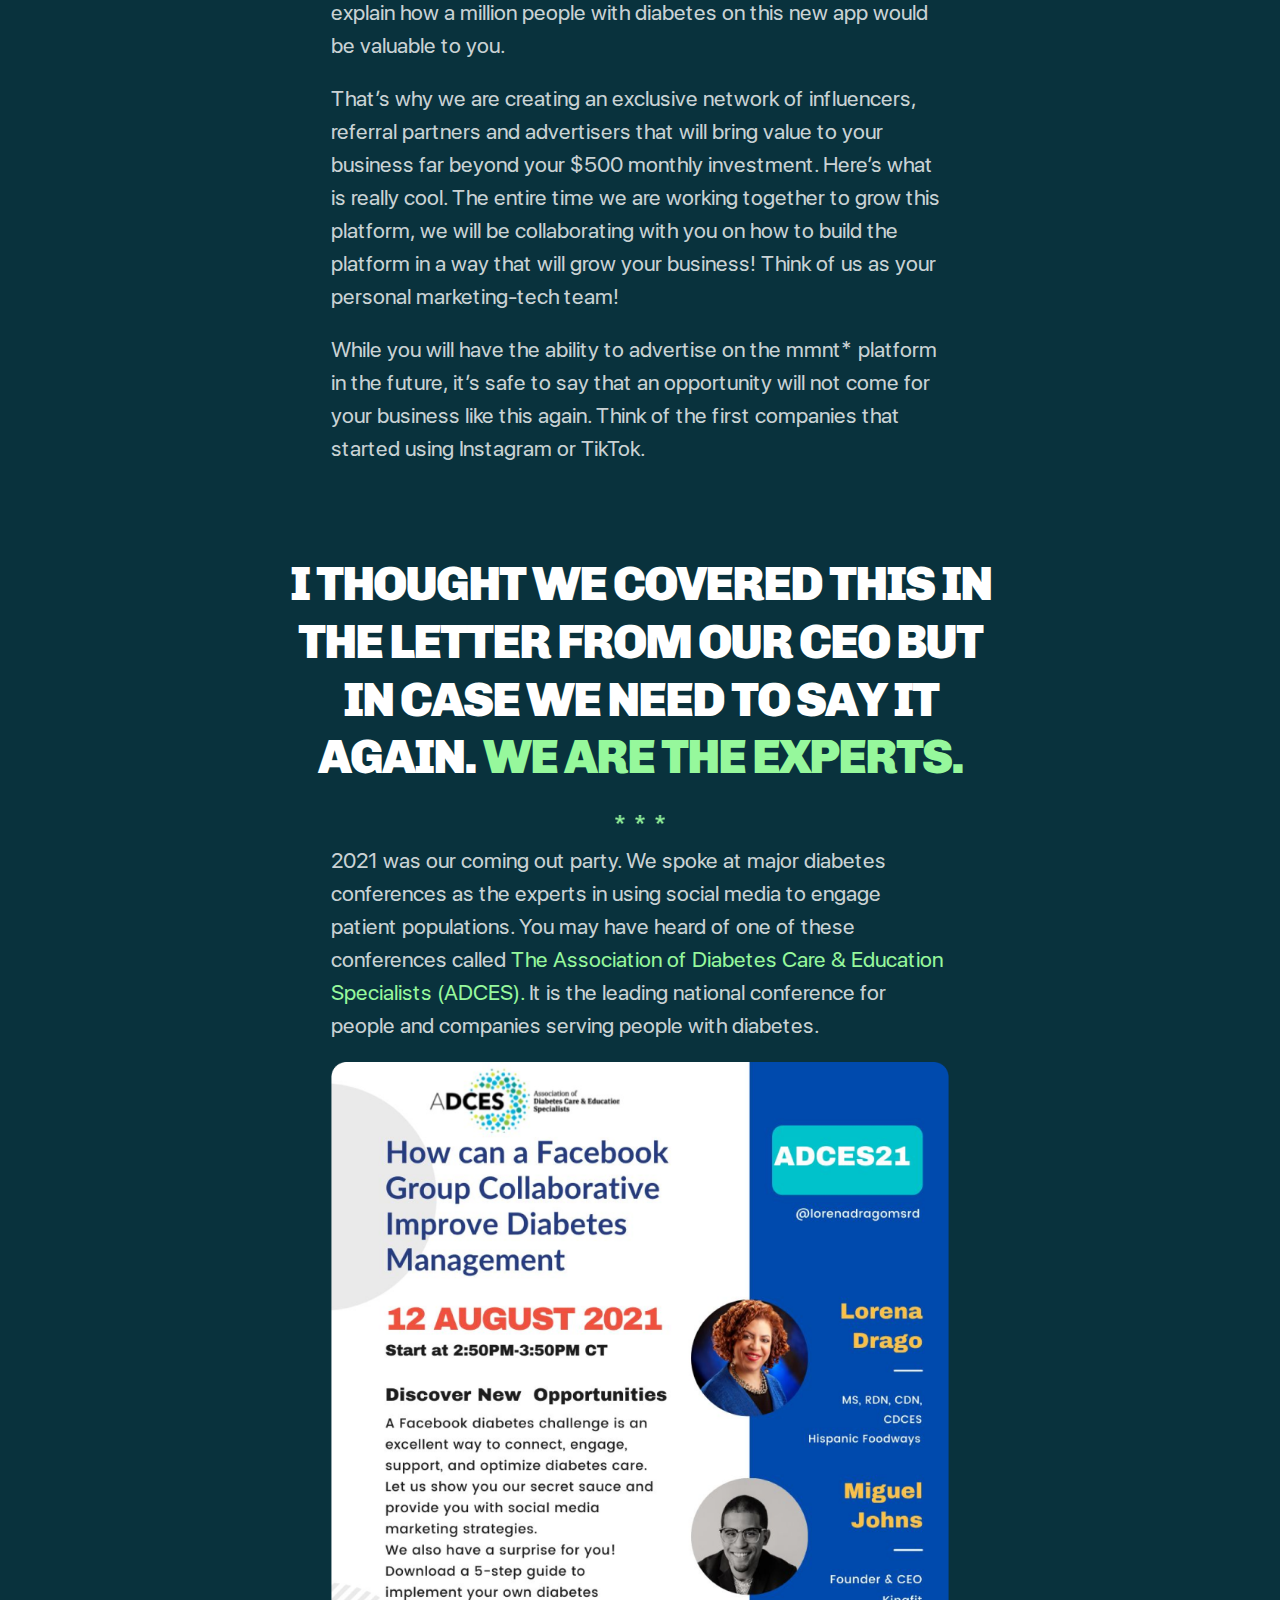
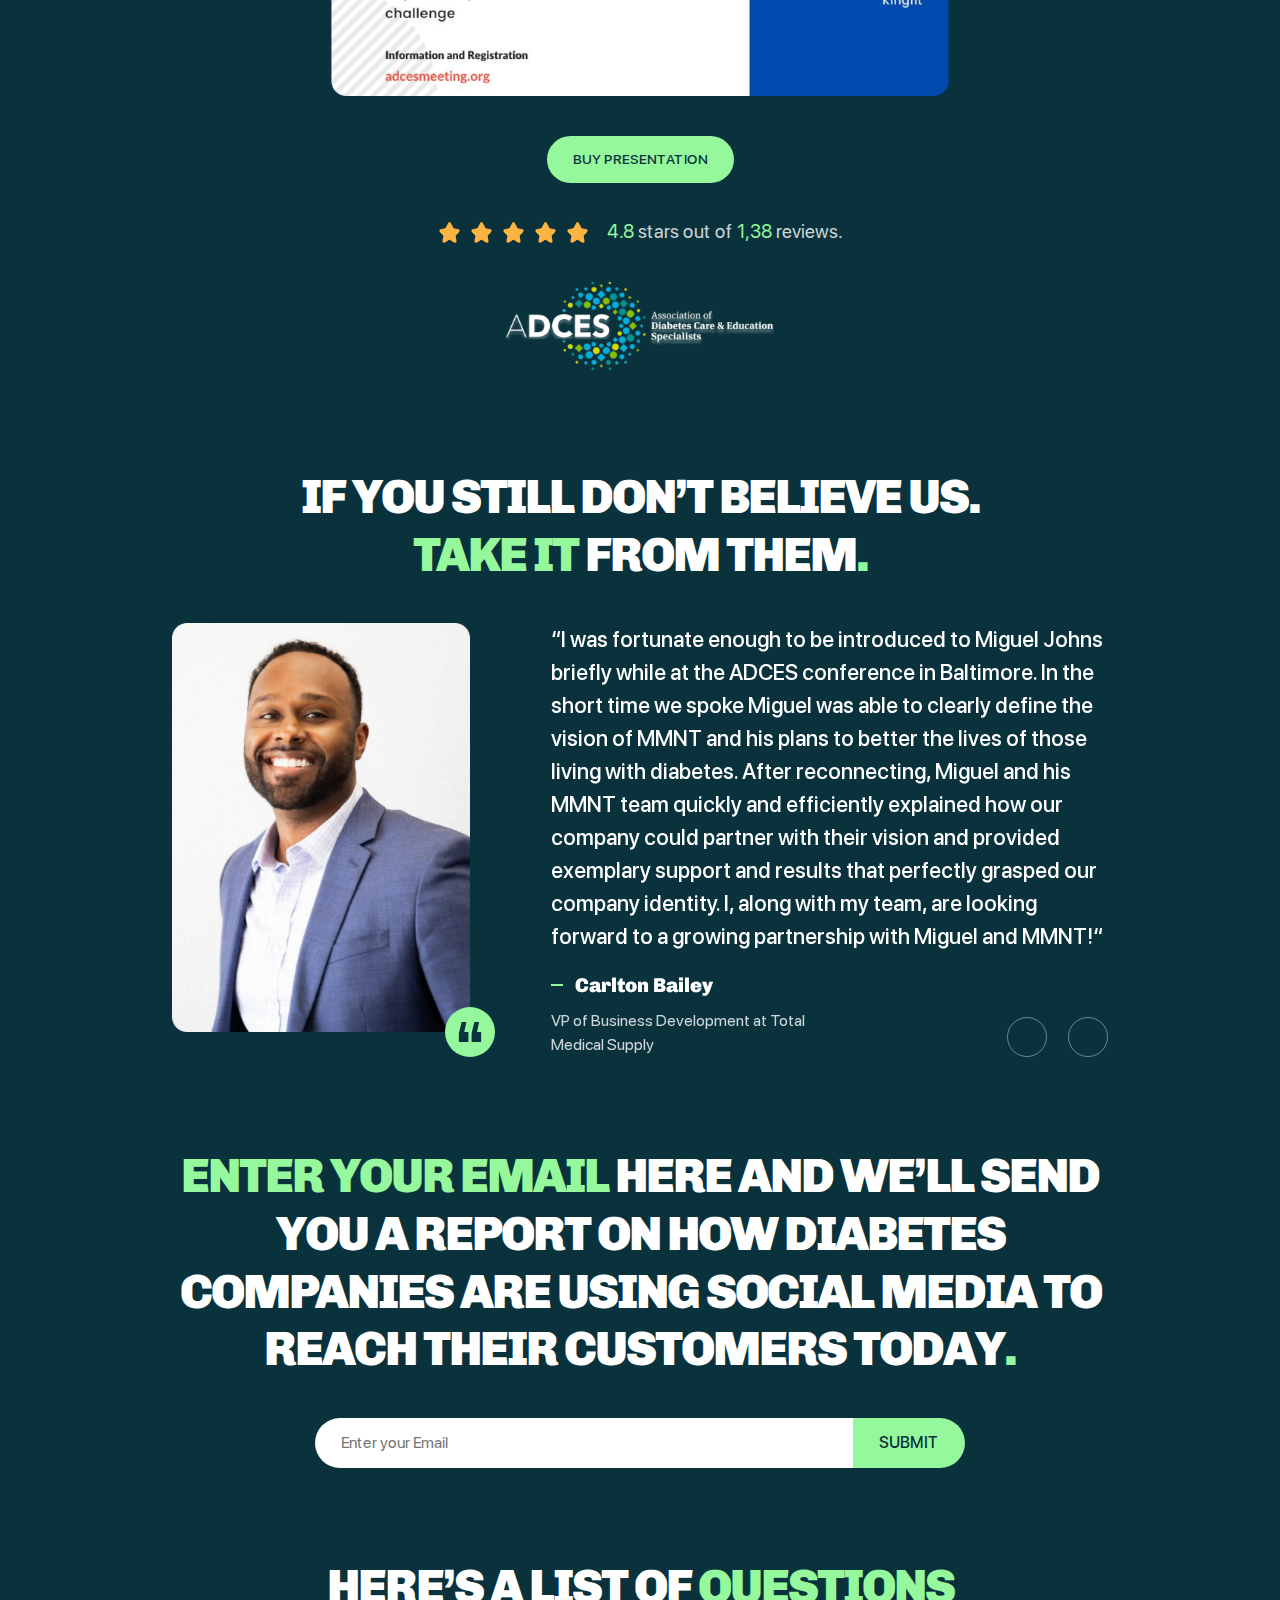
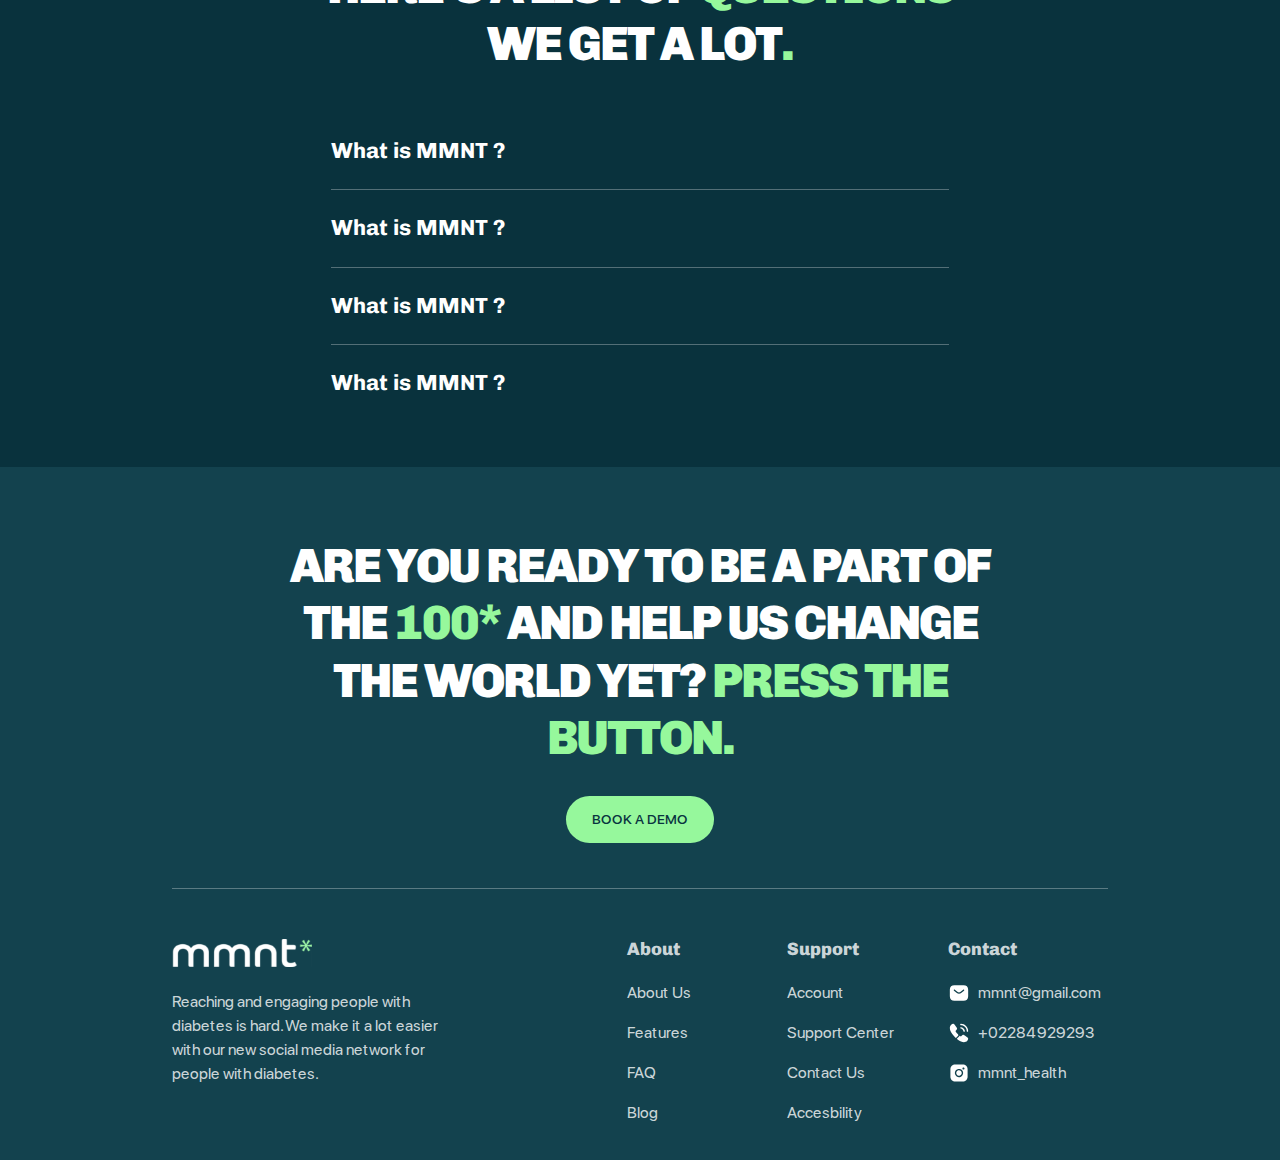
==== commit 6e979cf4: "d" ====
--- a/index.html
+++ b/index.html
@@ -28,29 +28,15 @@
     <div class="main-wrap">
       <!-- offcanvas-start -->
       <div class="offcanvas-menu">
-        <ul class="offmenu" id="menuParent">
-          <a href="#" class="offcanvas-close"><i class="fa fa-times"></i></a>
-          <li class="active"><a href="#">HOME</a></li>
-          <li><a href="#">ABOUT US</a></li>
-          <li class="dropdown">
-            <a href="#" data-bs-toggle="collapse" data-bs-target="#drop-menu1"
-              >OUR HORSES</a
-            >
-            <div
-              class="dropdown-menu-custom collapse"
-              id="drop-menu1"
-              data-bs-parent="#menuParent"
-            >
-              <ul>
-                <li><a href="#">YEARLINGS</a></li>
-                <li><a href="#">2 YEAR OLDS</a></li>
-                <li><a href="#">3 YEAR OLD PLUS</a></li>
-              </ul>
-            </div>
-          </li>
-          <li><a href="#">LATEST NEWS</a></li>
-          <li><a href="#">CONTACT & FIND US</a></li>
-        </ul>
+        <div class="offmenu" id="menuParent">
+          <a href="#" class="offcanvas-close"><i class="fal fa-times"></i></a>
+          <ul class="mobile-menu">
+            <li><a class="active" href="javascript:void(0)">HOME</a></li>
+            <li><a href="#">OUR APP</a></li>
+            <li><a href="#">OUR TEAM</a></li>
+            <li><a href="blog.html">OUR BLOG</a></li>
+          </ul>
+        </div>
       </div>
       <div class="offcanvas-overlay"></div>
       <!-- offcanvas-start-end -->
@@ -64,7 +50,7 @@
                 <img src="images/logo.svg" alt="" />
               </a>
 
-              <div class="main-menu">
+              <div class="main-menu d-lg-block d-none">
                 <ul>
                   <li><a class="active" href="javascript:void(0)">HOME</a></li>
                   <li><a href="#">OUR APP</a></li>
@@ -73,7 +59,13 @@
                 </ul>
               </div>
 
-              <a href="#" class="default-button">BOOK A DEMO</a>
+              <a href="#" class="default-button d-lg-flex d-none"
+                >BOOK A DEMO</a
+              >
+
+              <a href="#" class="offcanvas-open d-lg-none">
+                <i class="far fa-bars"></i>
+              </a>
             </div>
           </div>
         </div>
@@ -86,19 +78,19 @@
         <section class="hero-section">
           <div class="hero-slider">
             <div
-              class="hero-slider"
+              class="hero-slide"
               style="
                 background: url('images/heor-image.png') no-repeat center
                   center/cover;
               "
             >
               <div class="container">
-                <div class="hero-slide">
+                <div class="hero-slide__inner">
                   <div class="hero__content">
                     <h1 class="h1">
                       A <span class="color-theme1">direct-line</span> to your
-                      <br />
-                      target customers <br />
+                      <br class="d-md-block d-none" />
+                      target customers <br class="d-md-block d-none" />
                       with diabetes<span class="color-theme1">.</span>
                     </h1>
                     <p>
@@ -112,7 +104,7 @@
                     >
                   </div>
                   <div class="hero-mobile__image d-md-none">
-                    <img src="images/mobile-hero-image-glow.png" alt="" />
+                    <img src="images/mobile-hero.png" alt="" />
                   </div>
                 </div>
               </div>
@@ -254,7 +246,8 @@
               >
                 <h2 class="h2">
                   The
-                  <span class="color-theme1">diabetes consumer</span> <br />
+                  <span class="color-theme1">diabetes consumer</span>
+                  <br class="d-md-block d-none" />
                   journey<span class="color-theme1">.</span>
                 </h2>
                 <img src="images/str-3.png" alt="" class="str-3" />
@@ -514,7 +507,7 @@
                 class="way-section__title sec-title cont-blk cont-blk--center"
               >
                 <h2 class="h2">
-                  There are two ways to <br />
+                  There are two ways to <br class="d-md-block d-none" />
                   <span class="color-theme1">work</span> with us<span
                     class="color-theme1"
                     >.</span
@@ -609,8 +602,9 @@
             <div class="opp-section__inner">
               <div class="opp-section__title cont-blk cont-blk--center">
                 <h2 class="h2">
-                  This is your <span class="color-theme1">opportunity</span> to
-                  <br class="d-md-block" />
+                  This is your <br class="d-md-none" />
+                  <span class="color-theme1">opportunity</span> to
+                  <br class="d-md-block d-none" />
                   get ahead<span class="color-theme1">.</span>
                 </h2>
                 <img src="images/str-3.png" alt="" class="str-3" />
@@ -655,9 +649,10 @@
             <div class="collaborative-section__inner">
               <div class="collaborative__title cont-blk cont-blk--center">
                 <h2 class="h2">
-                  I thought we covered this in <br class="d-md-block" />
-                  the letter from our ceo but <br class="d-md-block" />
-                  in case we need to say it <br class="d-md-block" />
+                  I thought we <br class="d-md-none" />
+                  covered this in <br class="d-md-block d-none" />
+                  the letter from our ceo but <br class="d-md-block d-none" />
+                  in case we need to say it <br class="d-md-block d-none" />
                   again. <span class="color-theme1"> We are the experts.</span>
                 </h2>
                 <img src="images/str-3.png" alt="" class="str-3" />
@@ -710,7 +705,8 @@
                 class="testimonial-section__title sec-title cont-blk cont-blk--center"
               >
                 <h2 class="h2 mb-0">
-                  If you still don’t believe us. <br />
+                  If you still don’t believe us.
+                  <br class="d-md-block d-none" />
                   <span class="color-theme1">Take it</span> from them<span
                     class="color-theme1"
                     >.</span
@@ -721,6 +717,38 @@
               <div
                 class="testimonial-slider testimonial-sldier-active slider-arrow-1 owl-carousel"
               >
+                <div class="testimonial-slide">
+                  <div class="testimonial-slide__image">
+                    <img src="images/quote-ellipse.svg" alt="" class="quote" />
+                    <img
+                      src="images/testimonial-person.png"
+                      alt=""
+                      class="img"
+                    />
+                  </div>
+                  <div class="testimonial__tc">
+                    <p class="bd-m fw-500">
+                      “I was fortunate enough to be introduced to Miguel Johns
+                      briefly while at the ADCES conference in Baltimore. In the
+                      short time we spoke Miguel was able to clearly define the
+                      vision of MMNT and his plans to better the lives of those
+                      living with diabetes. After reconnecting, Miguel and his
+                      MMNT team quickly and efficiently explained how our
+                      company could partner with their vision and provided
+                      exemplary support and results that perfectly grasped our
+                      company identity. I, along with my team, are looking
+                      forward to a growing partnership with Miguel and MMNT!“
+                    </p>
+                    <div class="testimonial__tc__auth">
+                      <h4><span class="line"></span>Carlton Bailey</h4>
+                      <p class="mb-0">
+                        VP of Business Development at Total
+                        <br class="d-md-block d-none" />
+                        Medical Supply
+                      </p>
+                    </div>
+                  </div>
+                </div>
                 <div class="testimonial-slide">
                   <div class="testimonial-slide__image">
                     <img src="images/quote-ellipse.svg" alt="" class="quote" />
@@ -752,37 +780,6 @@
                     </div>
                   </div>
                 </div>
-                <div class="testimonial-slide">
-                  <div class="testimonial-slide__image">
-                    <img src="images/quote-ellipse.svg" alt="" class="quote" />
-                    <img
-                      src="images/testimonial-person.png"
-                      alt=""
-                      class="img"
-                    />
-                  </div>
-                  <div class="testimonial__tc">
-                    <p class="bd-m fw-500">
-                      “I was fortunate enough to be introduced to Miguel Johns
-                      briefly while at the ADCES conference in Baltimore. In the
-                      short time we spoke Miguel was able to clearly define the
-                      vision of MMNT and his plans to better the lives of those
-                      living with diabetes. After reconnecting, Miguel and his
-                      MMNT team quickly and efficiently explained how our
-                      company could partner with their vision and provided
-                      exemplary support and results that perfectly grasped our
-                      company identity. I, along with my team, are looking
-                      forward to a growing partnership with Miguel and MMNT!“
-                    </p>
-                    <div class="testimonial__tc__auth">
-                      <h4><span class="line"></span>Carlton Bailey</h4>
-                      <p class="mb-0">
-                        VP of Business Development at Total <br />
-                        Medical Supply
-                      </p>
-                    </div>
-                  </div>
-                </div>
               </div>
             </div>
           </div>
--- a/style.css
+++ b/style.css
@@ -270,8 +270,10 @@
   color: var(--theme__color1);
   position: absolute;
   transition: 0.3s;
-  right: 25px;
-  top: 25px;
+  right: 15px;
+  top: 15px;
+  font-size: 22px;
+  line-height: 1;
 }
 .offcanvas-close:hover {
   color: #97A3AE;
@@ -294,7 +296,7 @@
   min-width: 200px;
   z-index: 5;
   position: relative;
-  background: #d5dce2;
+  background: var(--theme__color2);
   height: 100%;
   padding: 50px 20px 40px;
   overflow: auto;
@@ -304,19 +306,12 @@
 .offcanvas-menu .offmenu :-webkit-scrollbar {
   display: none;
 }
-.offcanvas-menu ul li a {
+.mobile-menu li a {
   display: block;
   text-align: center;
   font-size: 16px;
   color: var(--theme__color1);
-  padding: 10px;
-}
-.dropdown-menu-custom ul {
-  background: #fff;
-  padding: 20px 0;
-}
-.dropdown-menu-custom ul li a {
-  color: #97A3AE;
+  padding: 8px;
 }
 .offcanvas-overlay {
   position: fixed;
@@ -388,6 +383,11 @@
 .hero-slider {
 
 }
+.hero-slider .owl-nav {
+  position: absolute;
+  bottom: 40px;
+  right: 100px;
+}
 .hero-slide {
   padding: 150px 0 50px;
   min-height: 840px;
@@ -429,6 +429,7 @@
   display: grid;
 }
 .hero-brand {
+  padding: 0 24%;
   display: flex;
   align-items: center;
   justify-content: center;
@@ -512,6 +513,7 @@
 .update__content__title h3 {
   font-size: 30px;
   font-weight: 900;
+  text-transform: uppercase;
 }
 .update__content__title h3 .str {
   width: 41px;
@@ -886,7 +888,7 @@
 
 /* ---testimonial-section--- */
 .testimonial-section {
-  padding: 85px; 
+  padding: 85px 0; 
 }
 .testimonial-section__inner {
 
@@ -975,6 +977,17 @@
 .slider-arrow-1 .owl-nav button:hover  {
   opacity: 1;
 }
+
+.slider-arrow-1--theme-2 .owl-nav button {
+  background: var(--theme__color1) !important;
+  color: var(--theme__color2) !important;
+  border-color: transparent !important;
+  opacity: 1;
+}
+.slider-arrow-1--theme-2 .owl-nav button.disabled {
+  background: rgba(255, 255, 255, 0.4) !important;
+  color: #fff !important;
+}
 /* ---slider-arrow---end */
 
 
@@ -994,6 +1007,7 @@
   margin: 0 auto;
   width: 816px;
   display: flex;
+  max-width: 100%;
 }
 .cta-form .input {
   padding: 10px 31px;
@@ -1129,4 +1143,121 @@
   text-align: center;
   flex-shrink: 0;
 }
-/* ---footer-section---end */+/* ---footer-section---end */
+
+
+/* ---article-section--- */
+.article-section {
+  padding: 110px 0;
+}
+.article-section__title {
+  margin:  0 0 70px;
+}
+.article-section__title .h2 {
+  margin: 0 0 70px;
+}
+.tag-filter-nav {
+  margin: 0 0 70px;
+  gap: 20px;
+  display: flex;
+  overflow: auto;
+}
+.filter-tag {
+  min-height: 62px;
+  padding: 10px 35px;
+  font-size: 18px;
+  font-weight: 500;
+  font-family: var(--sf-pro-display);
+  display: inline-flex;
+  align-items: center;
+  justify-content: center;
+  text-align: center;
+  color: #09343F;
+  border-radius: 30px;
+  transition: 0.3s;
+  border: 1px solid #fff;
+  color: #fff;
+}
+.div-line {
+  margin-bottom: 70px;
+  height: 2px;
+  width: 100%;
+  background: rgba(255, 255, 255, 0.3);
+}
+.articles__grid {
+  grid-column-gap: 30px;
+  grid-row-gap: 60px;
+  grid-template-columns: repeat(3,1fr);
+  display: grid;
+}
+.single-article {
+
+}
+.single-article__image {
+  width: 100%;
+  height: 380px;
+  background: #fff;
+  border-radius: 20px;
+}
+.single-article__image img {
+  border-radius: 20px;
+  height: 100%;
+  width: 100%;
+  object-fit: cover;
+  object-position: center;
+}
+.single-article__tc {
+  padding: 33px 0 0;
+}
+.single-article__tc h3 {
+  font-size: 32px;
+  margin: 0 0 20px;
+  font-family: var(--sf-pro-display);
+}
+.single-article__tc p {
+
+}
+.single-article__tc .rt-meta {
+
+}
+.rt-meta {
+  font-size: 18px;
+  color: rgba(255, 255, 255, 0.8);
+}
+.rt-meta .cal {
+  width: 16px !important;
+  margin-right: 8px;
+  display: inline-block !important;
+}
+
+.pagination {
+  margin: 60px 0 0;
+  display: flex;
+  justify-content: center;
+}
+.pagination ul {
+  gap: 12px;
+  display: flex;
+}
+.pagination ul li {
+
+}
+.pagination ul li a {
+  height: 48px;
+  width: 48px;
+  font-weight: 24px;
+  display: flex;
+  align-items: center;
+  justify-content: center;
+  text-align: center;
+  background: #214750;
+  border-radius: 50%;
+}
+.pagination ul li a.i-a {
+
+}
+.pagination ul li a.active {
+  background: var(--theme__color1);
+  color: var(--theme__color2);
+}
+/* ---article-section---end */--- a/css/responsive.css
+++ b/css/responsive.css
@@ -1,7 +1,316 @@
 
 
 @media (max-width: 1399px) {
- 
+    body {
+        font-size: 16px;
+    }
+    .header__logo {
+        width: 90px;
+    }
+    .main-menu > ul > li > a {
+        padding: 3px 0;
+        font-size: 14px;
+    }
+    .main-menu > ul > li > a::after {
+        height: 1px;
+    }
+    .main-menu > ul {
+        gap: 40px;
+    }
+    .default-button {
+        min-height: 47px;
+        padding: 6px 26px;
+        font-size: 14px;
+    }
+    .header__inner .default-button {
+        min-height: 42px;
+    }
+    .header-in {
+        padding: 20px 0;
+    }
+
+
+    .hero__content .h1 {
+        font-size: 50px;
+        margin: 0 0 8px;
+        letter-spacing: -2.2px;
+    }
+    .hero__content p {
+        font-size: 16px;
+        letter-spacing: -0.5px;
+    }
+    .hero__content .bottom-button {
+        margin-top: 10px;
+    }
+    .hero-slide {
+        padding: 100px 0 30px;
+        min-height: 600px;
+    }
+
+    .hero-brand-section {
+        padding: 25px 0;
+    }
+
+    .update-section {
+        padding: 50px 0 40px;
+    }
+    .update__content__title h3 {
+        font-size: 22px;
+    }
+    .update__content__title h3 .str {
+        width: 30px;
+        margin-right: 12px;
+    }
+    .update__content__body p {
+        font-size: 20px;
+        margin: 0 0 15px;
+    }
+    .update__content {
+        padding: 55px 60px;
+        border-radius: 24px;
+    }
+    .update__content__title {
+        padding: 50px 0 35px;
+    }
+    .update__content__body .str-3 {
+        margin: 40px auto 0;
+        width: 70px;
+    }
+    .update__content__body {
+        padding: 0 0 50px;
+    }
+
+
+    .h2 {
+        font-size: 48px;
+        margin: 0 0 29px;
+        letter-spacing: -2px;
+    }
+    .cont-blk .str-3 {
+        width: 50px;
+        margin: 0 0 20px;
+    }
+    .database-section__title p {
+        margin: 0 0 15px;
+    }
+    .database-section__title {
+        padding: 0 15%;
+    }
+    .database-section {
+        padding: 45px 0;
+    }
+    .sec-title {
+        margin: 0 0 40px;
+    }
+    .database__dt__single .ellipse {
+        height: 18px;
+        width: 18px;
+        border-width: 5px;
+    }
+    .database__dt__single {
+        padding-top: 25px;
+    }
+    .database__dt {
+        margin: 40px 0 0;
+    }
+
+    .prd-section {
+        padding: 45px 0;
+    }
+    .cont-blk__title {
+        margin: 0 0 35px;
+    }
+    .ul-x li::before {
+        height: 5px;
+        width: 5px;
+        top: 10px;
+    }
+    .ul-x li {
+        padding-left: 18px;
+    }
+    .prd-row {
+        gap: 40px;
+        margin: 0 0 80px;
+    }
+
+    .process-section {
+        padding: 45px 0;
+    }
+    .process__wrapper {
+        grid-gap: 18px;
+    }
+    .process-single {
+        padding: 25px 18px;
+        border-radius: 12px;
+    }
+    .process-single__title h3 {
+        font-size: 18px;
+    }
+    .process-single__title {
+        padding: 0 0 14px;
+        margin: 0 0 15px;
+    }
+    .ps-ul li::before {
+        height: 5px;
+        width: 5px;
+        top: 9px;
+    }
+    .ps-ul li {
+        padding-left: 13px;
+        line-height: 1.3;
+    }
+
+
+    .way-section {
+        padding: 45px 0;
+    }
+    .way-card__wrapper {
+        grid-gap: 18px;
+    }
+    .way-card__title h3 {
+        font-size: 28px;
+        margin: 0 0 5px;
+        letter-spacing: -0.5px;
+    }
+    .way-card__title h4 {
+        font-size: 18px;
+    }
+    .way-card__title h4 .big {
+        font-size: 24px;
+    }
+    .way-card__title {
+        padding: 0px 0 25px;
+        margin: 0 0 25px;
+        border-bottom-width: 1px;
+    }
+    .way-card {
+        padding: 35px 25px;
+        border-radius: 12px;
+    }
+    .check-ul li::before {
+        font-size: 15px;
+        top: 8px;
+    }
+    .check-ul li {
+        padding-left: 29px;
+        font-size: 25px;
+    }
+    .check-ul {
+        gap: 10px;
+    }
+    .way-card__body .bottom-button {
+        margin: 30px auto 0;
+    }
+
+    .opp-section {
+        padding: 45px 0;
+    }
+    .bd-m {
+        font-size: 22px;
+        margin: 0 0 20px;
+    }
+    .bd-m .drop-cap {
+        font-size: 55px;
+        margin: 0px 8px 0 0;
+    }
+
+    .collaborative-section {
+        padding: 45px 0;
+    }
+    .collaborative-section__content .bottom-button {
+        margin: 40px 0 0;
+    }
+    .rating ul li {
+        width: 22px;
+    }
+    .rating ul {
+        gap: 10px;
+    }
+    .rating p {
+        font-size: 19px;
+    }
+    .collaborative-section__content .rating {
+        margin: 35px 0 0;
+    }
+    .collaborative-section__content .adces-logo {
+        margin: 30px 0 0;
+        width: 300px;
+    }
+
+    .testimonial-section {
+        padding: 45px 0;
+    }
+    .testimonial-slide__image .quote {
+        width: 50px !important;
+    }
+    .testimonial__tc__auth h4 {
+        font-size: 20px;
+        margin: 0 0 12px;
+        gap: 12px;
+    }
+    .testimonial__tc__auth h4 .line {
+        height: 2px;
+        width: 12px;
+    }
+    .slider-arrow-1 .owl-nav button {
+        height: 40px;
+        width: 40px;
+        font-size: 8px !important;
+        border-width: 1px !important;
+    }
+
+    .cta-section {
+        padding: 45px 0;
+    }
+    .cta-form {
+        width: 650px;
+    }
+    .cta-form .input {
+        padding: 8px 25px;
+        height: 50px;
+    }
+    .cta-form .submit {
+        padding: 8px 25px;
+    }
+
+
+    .faq-section {
+        padding: 45px 0;
+    }
+    .single-faq__title {
+        padding: 25px 0;
+    }
+    .single-faq__title h3 {
+        font-size: 22px;
+    }
+    .single-faq__title .ind {
+        font-size: 15px;
+    }
+    .single-faq__body__inner {
+        padding: 0 30px 30px 0;
+    }
+
+    .footer__top {
+        padding: 70px 10% 45px;
+    }
+    .footer__main-row {
+        padding: 50px 0 35px;
+        border-top-width: 1px;
+    }
+    .footer__logo {
+        width: 140px;
+        margin: 0 0 23px;
+    }
+    .footer__main-row h4 {
+        font-size: 18px;
+        margin: 0 0 20px;
+    }
+    .footer-menu {
+        gap: 16px;
+    }
+    .footer-menu li a {
+        gap: 8px;
+    }
 }
 
 
@@ -11,12 +320,251 @@
 
 
 @media (max-width: 991px) {
- 
+    .database-section__title {
+        padding: 0 0%;
+    }
+    .process__wrapper {
+        grid-template-columns: repeat(3,1fr);
+    }
+    .way-section__inner {
+        padding: 0;
+    }
+    .opp-section__content {
+        padding: 0;
+    }
+    .collaborative-section__content {
+        padding: 0;
+    }
+    .h2 {
+        font-size: 40px;
+        margin: 0 0 25px;
+    }
+    .bd-m {
+        font-size: 20px;
+        margin: 0 0 18px;
+    }
+    .faqs-wrapper {
+        width: 100%;
+    }
+    .footer__top {
+        padding: 70px 0% 45px;
+    }
+    .footer__about-column {
+        width: 40%;
+        padding-right: 10%;
+    }
 }
 
 
 @media (max-width: 768px) {
- 
+    .hero-slide {
+        background: #09323D !important;
+    }
+    .hero__content {
+        position: relative;
+        z-index: 1;
+    }
+    .hero__content .h1 {
+        font-size: 39px;
+        margin: 0 0 8px;
+        letter-spacing: -1px;
+    }
+    .hero-mobile__image {
+        width: calc(100% + 24px);
+        margin: -20px 0 0 -12px;
+        position: relative;
+    }
+    .hero-mobile__image::after {
+        content: '';
+        height: 100%;
+        width: 100%;
+        background: url('../images/mobile-hero-image-glow.png') no-repeat center center/100% 100%;
+        position: absolute;
+        top: 0;
+        left: 0;
+    }
+    .hero-slide {
+        padding: 100px 0 0px;
+        min-height: initial;
+    }
+    .hero-brands__wrapper {
+        grid-template-columns: repeat(4,1fr);
+    }
+    .hero-brand {
+        padding: 0 15%;
+    }
+    .hero-brand:nth-child(5) {
+        display: none;
+    }
+    .hero-brand-section {
+        padding: 18px 0;
+    }
+
+    .update__content {
+        padding: 45px 35px;
+        border-radius: 24px;
+    }
+    .update__content__title h3 {
+        font-size: 16px;
+        line-height: 1.5;
+    }
+    .update__content__title h3 .str {
+        width: 18px;
+        margin-right: 8px;
+    }
+    .update__content__title {
+        padding: 35px 0 24px;
+    }
+    .update__content__body p {
+        font-size: 14px;
+        margin: 0 0 10px;
+    }
+    .update__content__body .str-3 {
+        margin: 30px auto 0;
+        width: 50px;
+    }
+    .update__content__body {
+        padding: 0 0 32px;
+    }
+    .h2 {
+        font-size: 32px;
+        margin: 0 0 25px;
+        margin: 0 0 20px;
+    }
+    .cont-blk .str-3 {
+        width: 35px;
+        margin: 0 0 18px;
+    }
+
+    body {
+        font-size: 14px;
+    }
+    .database__dt {
+        flex-wrap: wrap;
+    }
+    .database__dt__single {
+        margin-bottom: 45px;
+        width: 33.33333%;
+    }
+    .database__dt__single:nth-child(n+4) {
+        width: 50%;
+    }
+    .sec-title {
+        margin: 0 0 33px;
+    }
+    .testimonial-slider {
+        padding-bottom: 50px;
+    }
+    .testimonial-slider .owl-nav {
+        right: unset;
+        left: 50%;
+        transform: translate(-50%,0);
+    }
+    .testimonial__tc__auth h4 {
+        font-size: 18px;
+        margin: 0 0 10px;
+        gap: 10px;
+    }
+    .testimonial__tc__auth {
+        margin: 25px 0 0;
+    }
+
+
+    .prd-row {
+        flex-wrap: wrap;
+    }
+    .prd-row__content {
+        gap: 30px;
+        width: 100%;
+        order: 2;
+    }
+    .prd-section {
+        padding: 25px 0 40px;
+    }
+    .ul-x {
+        gap: 15px;
+    }
+
+
+    .process__wrapper {
+        grid-template-columns: repeat(2,1fr);
+    }
+    .process-single__title {
+        border-bottom-width: 1px;
+    }
+    .process__wrapper {
+        grid-gap: 12px;
+    }
+    .way-card__wrapper {
+        grid-template-columns: repeat(1,1fr);
+        grid-gap: 25px;
+    }
+    .check-ul li {
+        padding-left: 22px;
+        font-size: 16px;
+    }
+    .check-ul li::before {
+        font-size: 12px;
+        top: 3px;
+    }
+
+    .bd-m {
+        font-size: 16px;
+        margin: 0 0 13px;
+    }
+    .bd-m .drop-cap {
+        font-size: 40px;
+        margin: 0px 8px 0 0;
+    }
+    .rating p {
+        font-size: 14px;
+    }
+    .rating ul li {
+        width: 15px;
+    }
+    .rating ul {
+        gap: 7px;
+    }
+    .collaborative-section__content .rating {
+        margin: 30px 0 0;
+        gap: 13px;
+    }
+    .collaborative-section__content .adces-logo {
+        margin: 20px 0 0;
+        width: 177px;
+    }
+
+
+    .testimonial-slide {
+        flex-wrap: wrap;
+        gap: 50px;
+        justify-content: center;
+    }
+    .testimonial-slide__image {
+        width: 190px;
+    }
+    .testimonial__tc {
+        width: 100%;
+    }
+
+
+    .single-faq__title h3 {
+        font-size: 20px;
+    }
+    .single-faq__title {
+        padding: 20px 0;
+    }
+    .footer__main-row {
+        flex-wrap: wrap;
+    }
+    .footer__about-column {
+        width: 100%;
+        padding-right: 0;
+    }
+    .footer__menu-column {
+        margin-top: 40px;
+        width: 50%;
+    }
 }
 
 
@@ -25,6 +573,16 @@
 }
 
 
-@media (max-width: 390px) {
- 
+@media (max-width: 370px) {
+    .hero__content .h1 {
+        font-size: 35px;
+    }
+
+    .process-single__title h3 {
+        font-size: 15px;
+    }
+    .h2 {
+        font-size: 28px;
+        margin: 0 0 25px;
+    }
 }
